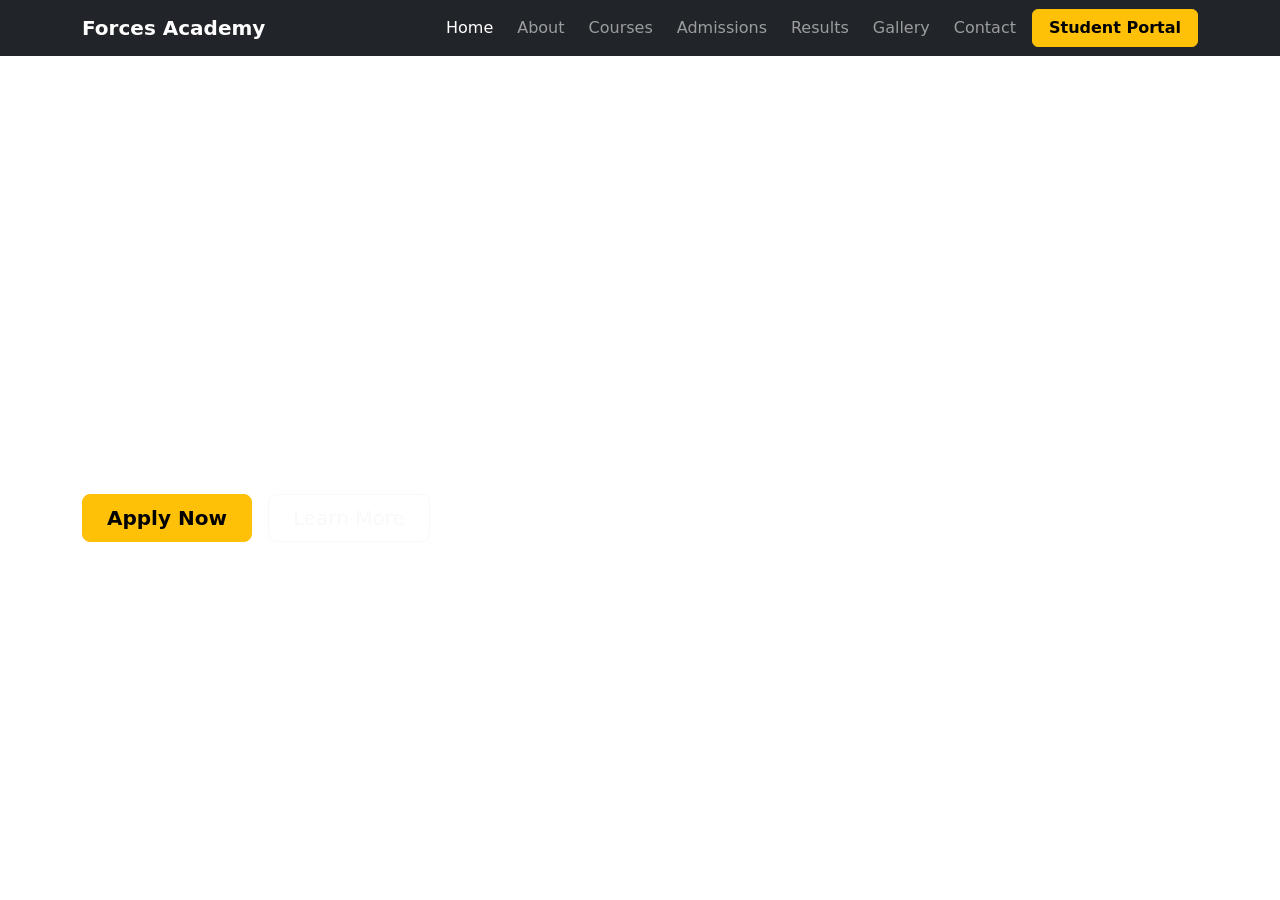
==== index.html @ 917aeb7f "linked bootstrap" ====
<!DOCTYPE html>
<html lang="en">

<head>
    <meta charset="UTF-8">
    <meta name="viewport" content="width=device-width, initial-scale=1.0">
    <title>Forces Academy Faisalabad</title>

    
    <link href="https://cdn.jsdelivr.net/npm/bootstrap@5.3.0/dist/css/bootstrap.min.css" rel="stylesheet">

    
    <link rel="stylesheet" href="css/style.css">
</head>

<body>

<nav class="navbar navbar-expand-lg navbar-dark bg-dark sticky-top">
    <div class="container">

        <a class="navbar-brand fw-bold" href="index.html">
            Forces Academy
        </a>

        <button class="navbar-toggler" type="button" data-bs-toggle="collapse" data-bs-target="#navMenu">
            <span class="navbar-toggler-icon"></span>
        </button>

        <div class="collapse navbar-collapse" id="navMenu">
            <ul class="navbar-nav ms-auto align-items-lg-center gap-lg-2">

                <li class="nav-item"><a class="nav-link active" href="index.html">Home</a></li>
                <li class="nav-item"><a class="nav-link" href="about.html">About</a></li>
                <li class="nav-item"><a class="nav-link" href="courses.html">Courses</a></li>
                <li class="nav-item"><a class="nav-link" href="admissions.html">Admissions</a></li>
                <li class="nav-item"><a class="nav-link" href="results.html">Results</a></li>
                <li class="nav-item"><a class="nav-link" href="gallery.html">Gallery</a></li>
                <li class="nav-item"><a class="nav-link" href="contact.html">Contact</a></li>

                <li class="nav-item">
                    <a class="btn btn-warning fw-semibold px-3" href="#">
                        Student Portal
                    </a>
                </li>

            </ul>
        </div>

    </div>
</nav>


<section id="hero">
    <div class="hero-overlay">
        <div class="container">
            <div class="row align-items-center" style="min-height: 80vh;">

                <div class="col-lg-8 text-white">

                    <h1 class="display-4 fw-bold mb-3">
                        Forces Academy Faisalabad
                    </h1>

                    <p class="lead mb-4">
                        Excellence in Education Preparing Tomorrow’s Leaders Today
                    </p>

                    <div class="d-flex flex-wrap gap-3">
                        <a href="admissions.html" class="btn btn-warning btn-lg fw-semibold px-4">
                            Apply Now
                        </a>

                        <a href="about.html" class="btn btn-outline-light btn-lg px-4">
                            Learn More
                        </a>
                    </div>

                </div>

            </div>
        </div>
    </div>
</section>

<!-- ================= BOOTSTRAP JS ================= -->
<script src="https://cdn.jsdelivr.net/npm/bootstrap@5.3.0/dist/js/bootstrap.bundle.min.js"></script>

<!-- Custom JS -->
<script src="js/main.js"></script>

</body>
</html>
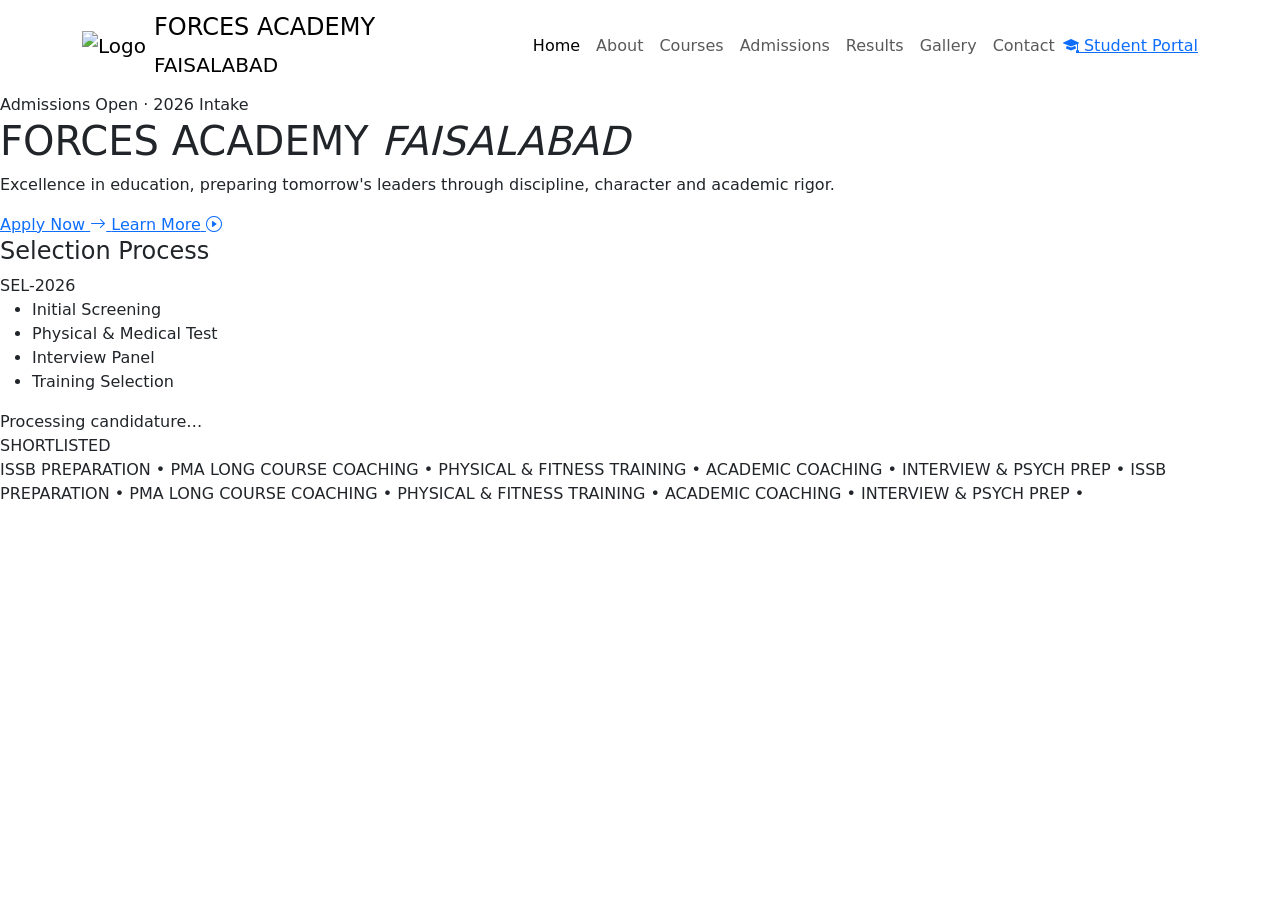
==== commit f75c87dc: "Nav Bar responsive along with hero section." ====
--- a/index.html
+++ b/index.html
@@ -4,89 +4,181 @@
 <head>
     <meta charset="UTF-8">
     <meta name="viewport" content="width=device-width, initial-scale=1.0">
+
     <title>Forces Academy Faisalabad</title>
 
-    
-    <link href="https://cdn.jsdelivr.net/npm/bootstrap@5.3.0/dist/css/bootstrap.min.css" rel="stylesheet">
+    <!-- Bootstrap CSS -->
+    <link href="https://cdn.jsdelivr.net/npm/bootstrap@5.3.3/dist/css/bootstrap.min.css" rel="stylesheet">
 
-    
+    <!-- Bootstrap Icons -->
+    <link rel="stylesheet"
+        href="https://cdn.jsdelivr.net/npm/bootstrap-icons@1.11.3/font/bootstrap-icons.min.css">
+
+    <!-- Custom CSS -->
     <link rel="stylesheet" href="css/style.css">
+
 </head>
 
 <body>
 
-<nav class="navbar navbar-expand-lg navbar-dark bg-dark sticky-top">
-    <div class="container">
+    <!-- ================= NAVBAR START ================= -->
 
-        <a class="navbar-brand fw-bold" href="index.html">
-            Forces Academy
-        </a>
+    <nav class="navbar navbar-expand-lg sticky-top" id="mainNav">
 
-        <button class="navbar-toggler" type="button" data-bs-toggle="collapse" data-bs-target="#navMenu">
-            <span class="navbar-toggler-icon"></span>
-        </button>
+        <div class="container">
 
-        <div class="collapse navbar-collapse" id="navMenu">
-            <ul class="navbar-nav ms-auto align-items-lg-center gap-lg-2">
+            <!-- Logo -->
 
-                <li class="nav-item"><a class="nav-link active" href="index.html">Home</a></li>
-                <li class="nav-item"><a class="nav-link" href="about.html">About</a></li>
-                <li class="nav-item"><a class="nav-link" href="courses.html">Courses</a></li>
-                <li class="nav-item"><a class="nav-link" href="admissions.html">Admissions</a></li>
-                <li class="nav-item"><a class="nav-link" href="results.html">Results</a></li>
-                <li class="nav-item"><a class="nav-link" href="gallery.html">Gallery</a></li>
-                <li class="nav-item"><a class="nav-link" href="contact.html">Contact</a></li>
+            <a class="navbar-brand d-flex align-items-center" href="index.html">
 
-                <li class="nav-item">
-                    <a class="btn btn-warning fw-semibold px-3" href="#">
-                        Student Portal
-                    </a>
-                </li>
+                <img src="images/logo.png" alt="Logo" class="logo">
 
-            </ul>
+                <div class="logo-text ms-2">
+                    <h4>FORCES ACADEMY</h4>
+                    <span>FAISALABAD</span>
+                </div>
+
+            </a>
+
+            <!-- Mobile Toggle -->
+
+            <button class="navbar-toggler" type="button"
+                data-bs-toggle="collapse"
+                data-bs-target="#navbarMenu">
+                <span class="navbar-toggler-icon"></span>
+            </button>
+
+            <!-- Menu -->
+
+            <div class="collapse navbar-collapse justify-content-end" id="navbarMenu">
+
+                <ul class="navbar-nav align-items-lg-center">
+
+                    <li class="nav-item"><a class="nav-link active" href="index.html">Home</a></li>
+                    <li class="nav-item"><a class="nav-link" href="about.html">About</a></li>
+                    <li class="nav-item"><a class="nav-link" href="courses.html">Courses</a></li>
+                    <li class="nav-item"><a class="nav-link" href="admissions.html">Admissions</a></li>
+                    <li class="nav-item"><a class="nav-link" href="results.html">Results</a></li>
+                    <li class="nav-item"><a class="nav-link" href="gallery.html">Gallery</a></li>
+                    <li class="nav-item"><a class="nav-link" href="contact.html">Contact</a></li>
+
+                </ul>
+
+                <!-- Student Portal Button -->
+
+                <a href="#" class="portal-btn">
+                    <i class="bi bi-mortarboard-fill"></i>
+                    Student Portal
+                </a>
+
+            </div>
+
         </div>
 
-    </div>
-</nav>
+    </nav>
 
+    <!-- ================= NAVBAR END ================= -->
 
-<section id="hero">
-    <div class="hero-overlay">
-        <div class="container">
-            <div class="row align-items-center" style="min-height: 80vh;">
+    <!-- ================= HERO SECTION START ================= -->
+    <section id="hero" class="fa2-hero">
 
-                <div class="col-lg-8 text-white">
+        <!-- Full-bleed background photo behind everything -->
+        <div class="fa2-photo"></div>
+        <div class="fa2-photo-fade"></div>
+        <div class="fa2-grid-fx"></div>
 
-                    <h1 class="display-4 fw-bold mb-3">
-                        Forces Academy Faisalabad
-                    </h1>
+        <div class="fa2-hero-inner">
 
-                    <p class="lead mb-4">
-                        Excellence in Education Preparing Tomorrow’s Leaders Today
-                    </p>
+            <div class="fa2-hero-content">
 
-                    <div class="d-flex flex-wrap gap-3">
-                        <a href="admissions.html" class="btn btn-warning btn-lg fw-semibold px-4">
-                            Apply Now
-                        </a>
+                <span class="fa2-badge">
+                    <span class="fa2-dot"></span>
+                    Admissions Open &middot; 2026 Intake
+                </span>
 
-                        <a href="about.html" class="btn btn-outline-light btn-lg px-4">
-                            Learn More
-                        </a>
-                    </div>
+                <h1 class="fa2-title">
+                    <span class="fa2-letters">
+                        <span style="animation-delay:.05s">F</span><span style="animation-delay:.10s">O</span><span style="animation-delay:.15s">R</span><span style="animation-delay:.20s">C</span><span style="animation-delay:.25s">E</span><span style="animation-delay:.30s">S</span>
+                    </span>
+                    <span class="fa2-subline">ACADEMY <em>FAISALABAD</em></span>
+                </h1>
 
+                <p class="fa2-tagline">
+                    Excellence in education, preparing tomorrow's leaders through
+                    discipline, character and academic rigor.
+                </p>
+
+                <div class="fa2-buttons">
+                    <a href="admissions.html" class="fa2-btn fa2-btn-fill">
+                        <span>Apply Now</span>
+                        <i class="bi bi-arrow-right"></i>
+                    </a>
+                    <a href="about.html" class="fa2-btn fa2-btn-ghost">
+                        <span>Learn More</span>
+                        <i class="bi bi-play-circle"></i>
+                    </a>
                 </div>
 
             </div>
+
         </div>
-    </div>
-</section>
 
-<!-- ================= BOOTSTRAP JS ================= -->
-<script src="https://cdn.jsdelivr.net/npm/bootstrap@5.3.0/dist/js/bootstrap.bundle.min.js"></script>
+        <!-- Floating clipboard card, overlaid on the photo -->
+        <div class="fa2-clipboard">
+            <div class="fa2-clip"><span></span></div>
 
-<!-- Custom JS -->
-<script src="js/main.js"></script>
+            <div class="fa2-clipboard-head">
+                <h4>Selection Process</h4>
+                <span class="fa2-file-id">SEL-2026</span>
+            </div>
+
+            <ul class="fa2-checklist">
+                <li style="animation-delay:.2s"><span class="fa2-chk"></span>Initial Screening</li>
+                <li style="animation-delay:1.2s"><span class="fa2-chk"></span>Physical &amp; Medical Test</li>
+                <li style="animation-delay:2.2s"><span class="fa2-chk"></span>Interview Panel</li>
+                <li style="animation-delay:3.2s"><span class="fa2-chk"></span>Training Selection</li>
+            </ul>
+
+            <div class="fa2-progress">
+                <div class="fa2-progress-bar"></div>
+            </div>
+            <span class="fa2-progress-label">Processing candidature&hellip;</span>
+
+            <div class="fa2-stamp">SHORTLISTED</div>
+        </div>
+
+        <!-- Scrolling course ticker -->
+        <div class="fa2-ticker">
+            <div class="fa2-ticker-track">
+                <span>ISSB PREPARATION</span>
+                <span>&bull;</span>
+                <span>PMA LONG COURSE COACHING</span>
+                <span>&bull;</span>
+                <span>PHYSICAL &amp; FITNESS TRAINING</span>
+                <span>&bull;</span>
+                <span>ACADEMIC COACHING</span>
+                <span>&bull;</span>
+                <span>INTERVIEW &amp; PSYCH PREP</span>
+                <span>&bull;</span>
+                <span>ISSB PREPARATION</span>
+                <span>&bull;</span>
+                <span>PMA LONG COURSE COACHING</span>
+                <span>&bull;</span>
+                <span>PHYSICAL &amp; FITNESS TRAINING</span>
+                <span>&bull;</span>
+                <span>ACADEMIC COACHING</span>
+                <span>&bull;</span>
+                <span>INTERVIEW &amp; PSYCH PREP</span>
+                <span>&bull;</span>
+            </div>
+        </div>
+
+    </section>
+    <!-- ================= HERO SECTION END ================= -->
+
+    <!-- Bootstrap JS -->
+    <script src="https://cdn.jsdelivr.net/npm/bootstrap@5.3.3/dist/js/bootstrap.bundle.min.js"></script>
 
 </body>
+
 </html>
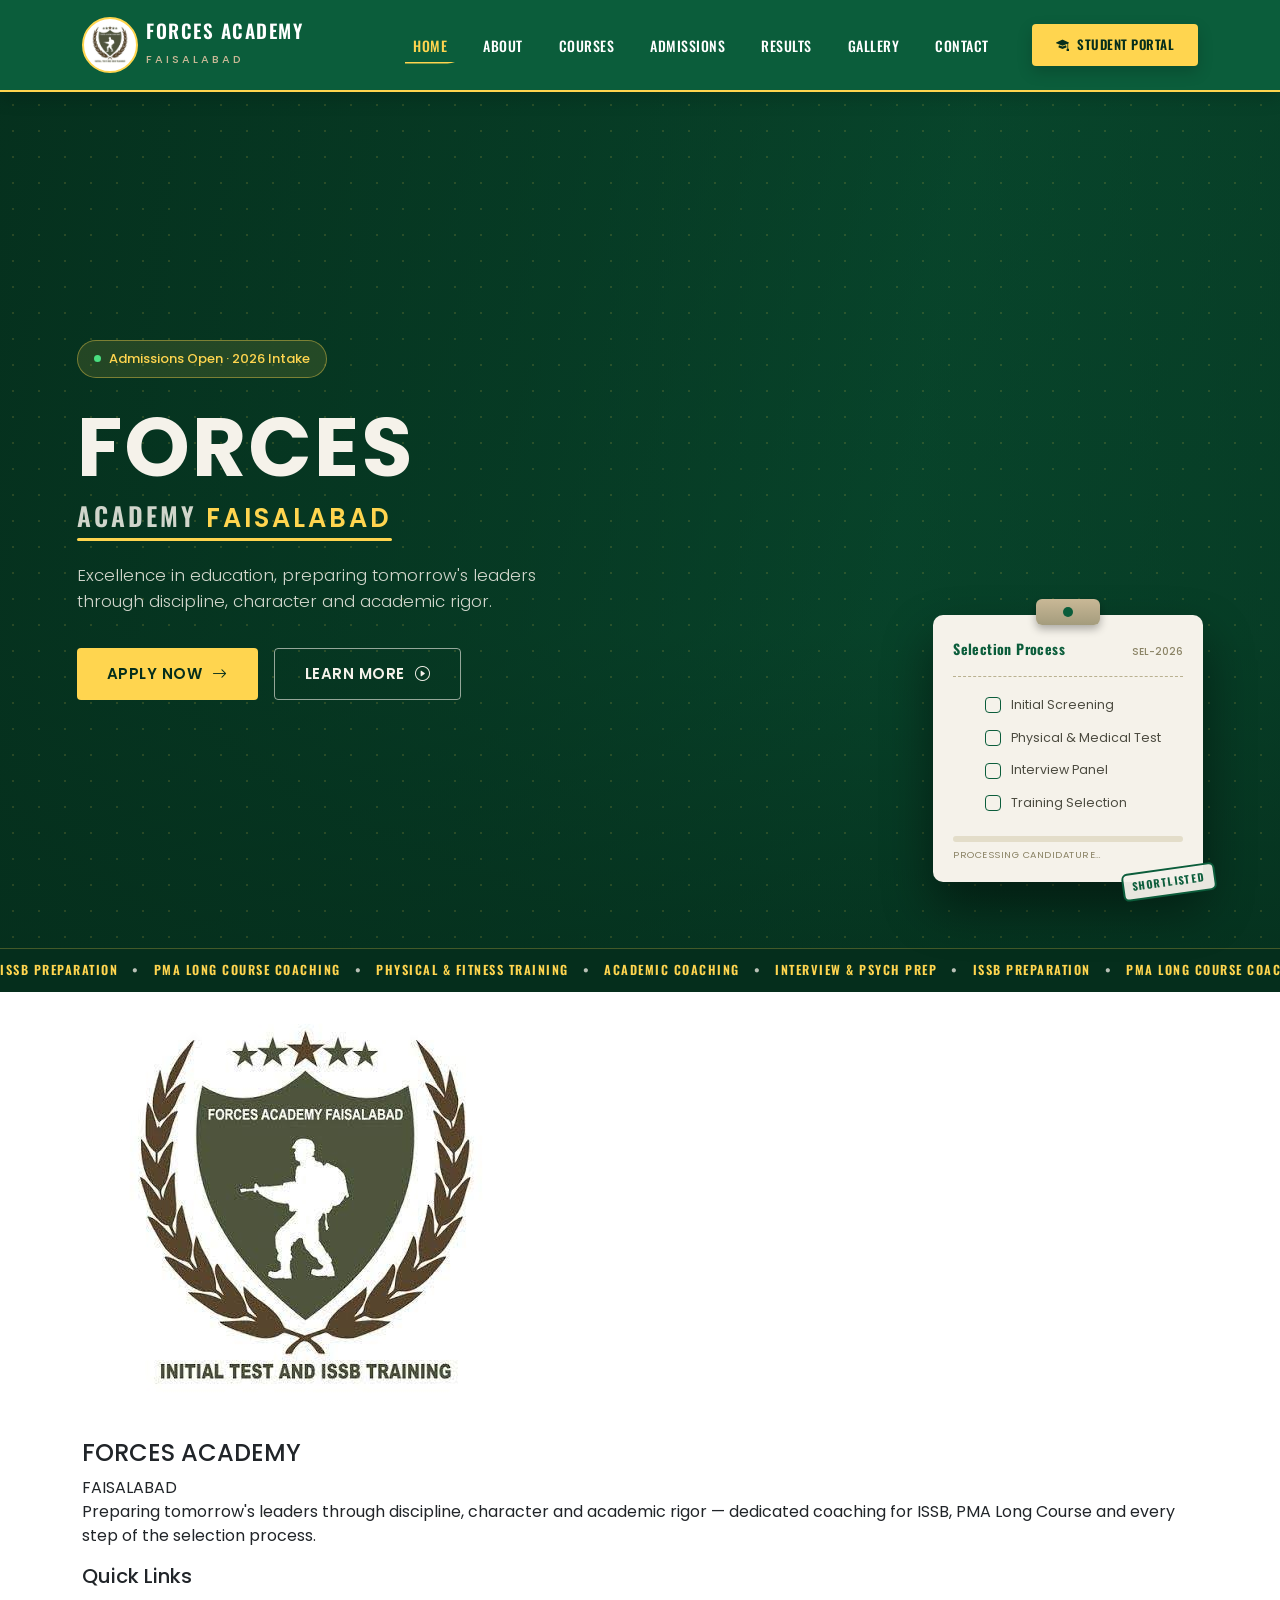
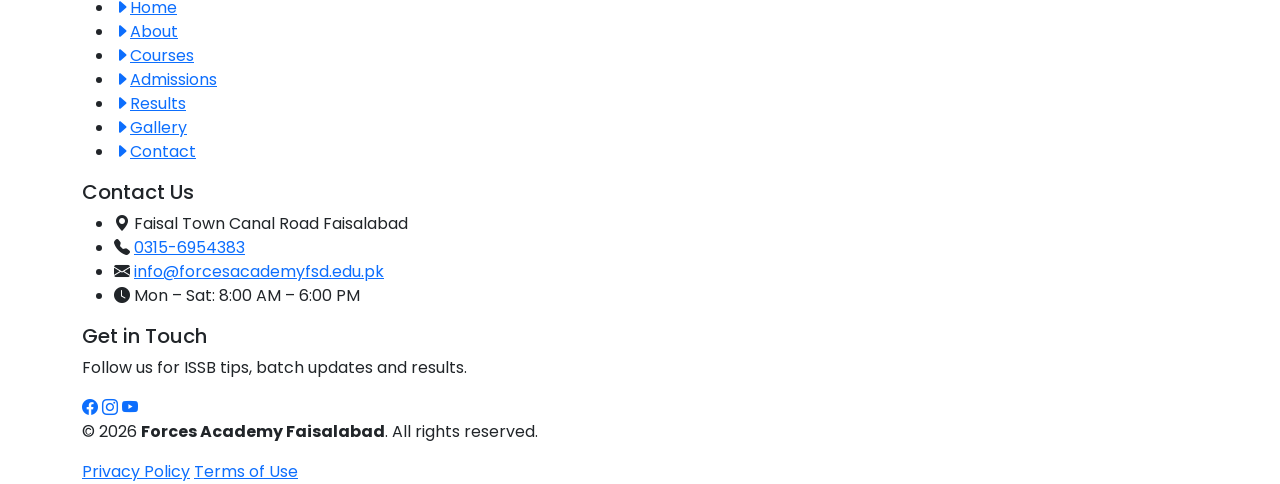
==== commit b9d43fc1: "footer was added at home page" ====
--- a/index.html
+++ b/index.html
@@ -176,6 +176,95 @@
     </section>
     <!-- ================= HERO SECTION END ================= -->
 
+    <!-- ================= FOOTER START ================= -->
+    <footer class="fa-footer">
+
+        <div class="container">
+
+            <div class="fa-footer-grid">
+
+                <!-- Brand -->
+                <div class="fa-footer-brand">
+
+                    <div class="fa-footer-logo">
+                        <img src="images/logo.png" alt="Forces Academy Faisalabad logo">
+                        <div>
+                            <h4>FORCES ACADEMY</h4>
+                            <span>FAISALABAD</span>
+                        </div>
+                    </div>
+
+                    <p class="fa-footer-about">
+                        Preparing tomorrow's leaders through discipline, character and
+                        academic rigor &mdash; dedicated coaching for ISSB, PMA Long Course
+                        and every step of the selection process.
+                    </p>
+
+                </div>
+
+                <!-- Quick Links -->
+                <div class="fa-footer-col">
+                    <h5>Quick Links</h5>
+                    <ul class="fa-footer-links">
+                        <li><a href="index.html"><i class="bi bi-caret-right-fill"></i>Home</a></li>
+                        <li><a href="about.html"><i class="bi bi-caret-right-fill"></i>About</a></li>
+                        <li><a href="courses.html"><i class="bi bi-caret-right-fill"></i>Courses</a></li>
+                        <li><a href="admissions.html"><i class="bi bi-caret-right-fill"></i>Admissions</a></li>
+                        <li><a href="results.html"><i class="bi bi-caret-right-fill"></i>Results</a></li>
+                        <li><a href="gallery.html"><i class="bi bi-caret-right-fill"></i>Gallery</a></li>
+                        <li><a href="contact.html"><i class="bi bi-caret-right-fill"></i>Contact</a></li>
+                    </ul>
+                </div>
+
+                <!-- Contact -->
+                <div class="fa-footer-col">
+                    <h5>Contact Us</h5>
+                    <ul class="fa-footer-contact">
+                        <li>
+                            <i class="bi bi-geo-alt-fill"></i>
+                            <span>Faisal Town Canal Road Faisalabad</span>
+                        </li>
+                        <li>
+                            <i class="bi bi-telephone-fill"></i>
+                            <a href="tel:+923156954383">0315-6954383</a>
+                        </li>
+                        <li>
+                            <i class="bi bi-envelope-fill"></i>
+                            <a href="mailto:info@forcesacademyfsd.edu.pk">info@forcesacademyfsd.edu.pk</a>
+                        </li>
+                        <li>
+                            <i class="bi bi-clock-fill"></i>
+                            <span>Mon &ndash; Sat: 8:00 AM &ndash; 6:00 PM</span>
+                        </li>
+                    </ul>
+                </div>
+
+                <!-- Get in Touch (social) -->
+                <div class="fa-footer-col">
+                    <h5>Get in Touch</h5>
+                    <p class="fa-footer-social-text">Follow us for ISSB tips, batch updates and results.</p>
+                    <div class="fa-footer-social">
+                        <a href="https://www.facebook.com/forcesacademyfaisalabad/" target="_blank" rel="noopener noreferrer" aria-label="Facebook"><i class="bi bi-facebook"></i></a>
+                        <a href="https://www.instagram.com/forcesacademyfaisalabad/" target="_blank" rel="noopener noreferrer" aria-label="Instagram"><i class="bi bi-instagram"></i></a>
+                        <a href="https://www.youtube.com/channel/UCRF74RQe3TiQl-_qyFZb-2w" target="_blank" rel="noopener noreferrer" aria-label="YouTube"><i class="bi bi-youtube"></i></a>
+                    </div>
+                </div>
+
+            </div>
+
+            <div class="fa-footer-bottom">
+                <p>&copy; 2026 <strong>Forces Academy Faisalabad</strong>. All rights reserved.</p>
+                <div class="fa-footer-legal">
+                    <a href="#">Privacy Policy</a>
+                    <a href="#">Terms of Use</a>
+                </div>
+            </div>
+
+        </div>
+
+    </footer>
+    <!-- ================= FOOTER END ================= -->
+
     <!-- Bootstrap JS -->
     <script src="https://cdn.jsdelivr.net/npm/bootstrap@5.3.3/dist/js/bootstrap.bundle.min.js"></script>
 
--- a/css/style.css
+++ b/css/style.css
@@ -0,0 +1,682 @@
+/* ==========================
+/* ==========================================================
+ /* ==========================================================
+   GOOGLE FONTS
+========================================================== */
+@import url('https://fonts.googleapis.com/css2?family=Oswald:wght@400;500;600;700&family=Poppins:wght@300;400;500;600;700&display=swap');
+
+/* ==========================================================
+   DESIGN TOKENS
+========================================================== */
+:root{
+    --forest:       #0b5d3b;
+    --forest-dark:  #052e1c;
+    --gold:         #ffd54f;
+    --khaki:        #c9b896;
+    --cream:        #f5f2ea;
+    --ink:          #0d1410;
+}
+
+*{
+    margin:0;
+    padding:0;
+    box-sizing:border-box;
+    font-family:'Poppins',sans-serif;
+}
+
+/* ==========================================================
+   NAVBAR
+========================================================== */
+/* ==========================================================
+   NAVBAR
+========================================================== */
+ 
+#mainNav{
+    background:var(--forest);
+    padding:12px 0;
+    transition:.4s;
+    box-shadow:0 5px 18px rgba(0,0,0,.18);
+    z-index:999;
+    border-bottom:2px solid var(--gold);
+}
+ 
+.logo{
+    width:56px;
+    height:56px;
+    border-radius:50%;
+    object-fit:cover;
+    background:#fff;
+    padding:3px;
+    border:2px solid var(--gold);
+    transition:.4s;
+}
+ 
+.logo:hover{
+    transform:rotate(8deg) scale(1.08);
+}
+ 
+.logo-text h4{
+    font-family:'Oswald',sans-serif;
+    color:white;
+    font-size:19px;
+    font-weight:600;
+    margin:0;
+    letter-spacing:1.5px;
+}
+ 
+.logo-text span{
+    color:var(--khaki);
+    font-size:11px;
+    letter-spacing:3px;
+    font-weight:500;
+}
+ 
+.navbar-nav .nav-link{
+    font-family:'Oswald',sans-serif;
+    color:white;
+    font-size:14px;
+    font-weight:500;
+    letter-spacing:.5px;
+    text-transform:uppercase;
+    margin:0 10px;
+    padding:10px 2px;
+    position:relative;
+    transition:.3s;
+}
+ 
+.navbar-nav .nav-link:hover,
+.navbar-nav .nav-link.active{
+    color:var(--gold);
+}
+ 
+.navbar-nav .nav-link::after{
+    content:"";
+    position:absolute;
+    left:0;
+    bottom:2px;
+    width:0;
+    height:2px;
+    background:var(--gold);
+    clip-path:polygon(0 0, 85% 0, 100% 50%, 85% 100%, 0 100%);
+    transition:.3s;
+}
+ 
+.navbar-nav .nav-link:hover::after,
+.navbar-nav .nav-link.active::after{
+    width:100%;
+}
+ 
+.portal-btn{
+    margin-left:25px;
+    text-decoration:none;
+    background:var(--gold);
+    color:var(--forest-dark);
+    padding:11px 24px;
+    border-radius:4px;
+    font-family:'Oswald',sans-serif;
+    font-weight:600;
+    letter-spacing:.5px;
+    text-transform:uppercase;
+    font-size:13px;
+    transition:.3s;
+    display:flex;
+    align-items:center;
+    gap:8px;
+    box-shadow:0 6px 15px rgba(0,0,0,.18);
+}
+ 
+.portal-btn:hover{
+    background:var(--cream);
+    color:var(--forest-dark);
+    transform:translateY(-3px);
+}
+ 
+.navbar-toggler{
+    border:2px solid var(--gold);
+    padding:6px 10px;
+}
+ 
+.navbar-toggler:focus{
+    box-shadow:none;
+}
+ 
+.navbar-toggler-icon{
+    filter:brightness(0) invert(1);
+}
+ 
+@media(max-width:991px){
+ 
+    #mainNav{ padding:10px 0; }
+ 
+    .navbar-collapse{
+        position:absolute;
+        top:100%;
+        left:0;
+        right:0;
+        margin-top:0;
+        background:var(--forest);
+        border-radius:0 0 14px 14px;
+        padding:14px 20px 18px;
+        text-align:left;
+        border:1px solid rgba(255,213,79,.3);
+        border-top:none;
+        max-height:80vh;
+        overflow-y:auto;
+        box-shadow:0 14px 28px rgba(0,0,0,.25);
+    }
+ 
+    .navbar-nav .nav-link{
+        margin:0;
+        padding:9px 2px;
+        line-height:1.2;
+    }
+ 
+    .navbar-nav .nav-item + .nav-item{
+        border-top:1px solid rgba(255,255,255,.08);
+    }
+ 
+    .navbar-nav .nav-link::after{ left:0; transform:none; }
+ 
+    .portal-btn{
+        margin:14px 0 0;
+        width:220px;
+        justify-content:center;
+    }
+ 
+    .logo{ width:48px; height:48px; }
+    .logo-text h4{ font-size:17px; }
+    .logo-text span{ font-size:10px; }
+}
+ 
+@media(max-width:576px){
+    .logo{ width:44px; height:44px; }
+    .logo-text h4{ font-size:14px; }
+    .logo-text span{ font-size:9px; letter-spacing:1.5px; }
+    .portal-btn{ width:100%; }
+}
+ 
+ 
+
+/* ==========================================================
+   HERO SECTION — full-bleed photo, floating clipboard overlay
+========================================================== */
+
+.fa2-hero{
+    position:relative;
+    min-height:100vh;
+    background:var(--forest);
+    overflow:hidden;
+    display:flex;
+    flex-direction:column;
+}
+
+/* Full-bleed background photo behind the whole hero */
+.fa2-photo{
+    position:absolute;
+    inset:-8%;
+    background-image:url('https://images.unsplash.com/photo-1763656446134-567b067465e2?fm=jpg&q=80&w=1920&auto=format&fit=crop');
+    background-size:cover;
+    background-position:center 35%;
+    filter:saturate(.85) contrast(1.1) brightness(.78);
+    animation:fa2PhotoPan 18s ease-in-out infinite alternate;
+    z-index:0;
+}
+
+@keyframes fa2PhotoPan{
+    from{ transform:scale(1.02); background-position:center 30%; }
+    to{ transform:scale(1.12); background-position:center 42%; }
+}
+
+/* Dark green scrim so text + UI stay readable over any photo,
+   heavier on the left where the headline sits */
+.fa2-photo-fade{
+    position:absolute;
+    inset:0;
+    z-index:1;
+    background:
+        linear-gradient(100deg, rgba(5,46,28,.92) 0%, rgba(5,46,28,.62) 42%, rgba(5,46,28,.35) 68%, rgba(5,46,28,.55) 100%),
+        linear-gradient(180deg, rgba(5,46,28,.25) 0%, rgba(5,46,28,.35) 60%, rgba(5,46,28,.85) 100%);
+}
+
+.fa2-grid-fx{
+    position:absolute;
+    inset:0;
+    background-image:radial-gradient(rgba(255,213,79,.14) 1px, transparent 1px);
+    background-size:26px 26px;
+    animation:fa2GridDrift 18s linear infinite;
+    z-index:1;
+}
+
+@keyframes fa2GridDrift{
+    from{ background-position:0 0; }
+    to{ background-position:260px 130px; }
+}
+
+.fa2-hero-inner{
+    position:relative;
+    z-index:2;
+    flex:1;
+    display:flex;
+    align-items:center;
+    min-height:80vh;
+}
+
+.fa2-hero-content{
+    max-width:640px;
+    padding:4rem clamp(1.5rem,6vw,5.5rem);
+    color:var(--cream);
+    text-align:left;
+}
+
+.fa2-badge{
+    display:inline-flex;
+    align-items:center;
+    gap:8px;
+    font-size:13px;
+    font-weight:500;
+    color:var(--gold);
+    background:rgba(255,213,79,.12);
+    border:1px solid rgba(255,213,79,.4);
+    border-radius:50px;
+    padding:8px 16px;
+    margin-bottom:28px;
+    opacity:0;
+    animation:fa2FadeDown .7s ease .1s forwards;
+}
+
+.fa2-dot{
+    width:7px; height:7px; border-radius:50%;
+    background:#4ade80;
+    animation:fa2Pulse 1.8s infinite;
+}
+
+@keyframes fa2Pulse{
+    0%{ box-shadow:0 0 0 0 rgba(74,222,128,.6); }
+    70%{ box-shadow:0 0 0 8px rgba(74,222,128,0); }
+    100%{ box-shadow:0 0 0 0 rgba(74,222,128,0); }
+}
+
+.fa2-title{
+    font-family:'Oswald',sans-serif;
+    font-weight:700;
+    line-height:1;
+    margin-bottom:20px;
+}
+
+.fa2-letters{
+    display:block;
+    font-size:clamp(2.6rem,7vw,5.2rem);
+    letter-spacing:2px;
+}
+
+.fa2-letters span{
+    display:inline-block;
+    opacity:0;
+    transform:translateY(30px) rotate(6deg);
+    animation:fa2LetterIn .6s cubic-bezier(.2,.8,.2,1) forwards;
+}
+
+@keyframes fa2LetterIn{
+    to{ opacity:1; transform:translateY(0) rotate(0); }
+}
+
+.fa2-subline{
+    display:inline-block;
+    font-family:'Oswald',sans-serif;
+    font-size:clamp(1.1rem,2.4vw,1.6rem);
+    font-weight:600;
+    letter-spacing:3px;
+    color:rgba(245,242,234,.85);
+    margin-top:10px;
+    position:relative;
+    padding-bottom:10px;
+    opacity:0;
+    animation:fa2FadeUp .7s ease .7s forwards;
+}
+
+.fa2-subline em{
+    font-style:normal;
+    color:var(--gold);
+}
+
+.fa2-subline::after{
+    content:"";
+    position:absolute;
+    left:0; bottom:0;
+    height:3px;
+    width:0;
+    background:var(--gold);
+    border-radius:3px;
+    animation:fa2DrawLine .8s ease 1s forwards;
+}
+
+@keyframes fa2DrawLine{ to{ width:100%; } }
+
+.fa2-tagline{
+    font-weight:300;
+    font-size:1.05rem;
+    color:rgba(245,242,234,.85);
+    max-width:34rem;
+    margin:22px 0 34px;
+    opacity:0;
+    animation:fa2FadeUp .7s ease 1.15s forwards;
+}
+
+.fa2-buttons{
+    display:flex;
+    gap:16px;
+    flex-wrap:wrap;
+    opacity:0;
+    animation:fa2FadeUp .7s ease 1.3s forwards;
+}
+
+.fa2-btn{
+    position:relative;
+    display:inline-flex;
+    align-items:center;
+    gap:10px;
+    font-family:'Oswald',sans-serif;
+    font-weight:600;
+    font-size:15px;
+    letter-spacing:.5px;
+    padding:14px 30px;
+    border-radius:4px;
+    text-decoration:none;
+    text-transform:uppercase;
+    transition:transform .3s ease, color .3s ease, background .3s ease;
+    isolation:isolate;
+}
+
+.fa2-btn i{ transition:transform .3s ease; }
+
+.fa2-btn::before{
+    content:"";
+    position:absolute;
+    inset:-6px;
+    border:1.5px dashed rgba(255,213,79,.7);
+    border-radius:8px;
+    opacity:0;
+    transform:scale(.85);
+    transition:opacity .3s ease, transform .3s ease;
+    z-index:-1;
+}
+
+.fa2-btn:hover::before{
+    opacity:1;
+    transform:scale(1);
+    animation:fa2Spin 6s linear infinite;
+}
+
+@keyframes fa2Spin{ to{ transform:rotate(360deg) scale(1); } }
+
+.fa2-btn-fill{ background:var(--gold); color:var(--forest-dark); }
+.fa2-btn-fill:hover{ background:var(--cream); transform:translateY(-4px); }
+.fa2-btn-fill:hover i{ transform:translateX(4px); }
+
+.fa2-btn-ghost{ background:transparent; color:var(--cream); border:1.5px solid rgba(245,242,234,.6); }
+.fa2-btn-ghost:hover{ background:rgba(255,255,255,.08); border-color:var(--gold); color:var(--gold); transform:translateY(-4px); }
+.fa2-btn-ghost:hover i{ transform:scale(1.2); }
+
+/* Floating clipboard — now an overlay card sitting on the full-bleed photo,
+   bottom-right on desktop so it doesn't fight the headline */
+.fa2-clipboard{
+    position:absolute;
+    z-index:3;
+    right:clamp(1.5rem,6vw,5rem);
+    bottom:110px;
+    width:270px;
+    background:var(--cream);
+    border-radius:10px;
+    padding:26px 20px 20px;
+    box-shadow:0 25px 50px rgba(0,0,0,.45);
+    animation:fa2Float 5s ease-in-out infinite;
+}
+
+@keyframes fa2Float{
+    0%,100%{ transform:rotate(-1.5deg); }
+    50%{ transform:translateY(-6px) rotate(1deg); }
+}
+
+.fa2-clip{
+    position:absolute;
+    top:-16px;
+    left:50%;
+    transform:translateX(-50%);
+    width:64px;
+    height:26px;
+    background:linear-gradient(180deg,var(--khaki),#a49c7d);
+    border-radius:6px;
+    box-shadow:0 4px 8px rgba(0,0,0,.3);
+}
+
+.fa2-clip span{
+    position:absolute;
+    top:50%; left:50%;
+    width:10px; height:10px;
+    border-radius:50%;
+    background:var(--forest);
+    transform:translate(-50%,-50%);
+}
+
+.fa2-clipboard-head{
+    display:flex;
+    justify-content:space-between;
+    align-items:baseline;
+    border-bottom:1px dashed #b9b190;
+    padding-bottom:10px;
+    margin-bottom:12px;
+}
+
+.fa2-clipboard-head h4{
+    font-family:'Oswald',sans-serif;
+    font-size:14px;
+    font-weight:700;
+    color:var(--forest);
+    letter-spacing:.4px;
+}
+
+.fa2-file-id{
+    font-size:10px;
+    color:#8a8365;
+    font-weight:500;
+}
+
+/* Selection process checklist */
+.fa2-checklist{ list-style:none; }
+
+.fa2-checklist li{
+    display:flex;
+    align-items:center;
+    gap:10px;
+    font-size:12.5px;
+    color:#4b4a3f;
+    padding:7px 0;
+    animation:fa2CheckOff 4s ease-in-out infinite;
+}
+
+.fa2-chk{
+    flex-shrink:0;
+    width:16px; height:16px;
+    border-radius:4px;
+    border:1.5px solid var(--forest);
+    position:relative;
+}
+
+.fa2-chk::after{
+    content:"";
+    position:absolute;
+    left:4px; top:1px;
+    width:4px; height:8px;
+    border:solid var(--forest);
+    border-width:0 2px 2px 0;
+    transform:rotate(45deg) scale(0);
+    animation:fa2CheckMark 4s ease-in-out infinite;
+}
+
+@keyframes fa2CheckOff{
+    0%,8%{ opacity:.55; }
+    12%,88%{ opacity:1; }
+    92%,100%{ opacity:.55; }
+}
+
+@keyframes fa2CheckMark{
+    0%,8%{ transform:rotate(45deg) scale(0); }
+    12%,88%{ transform:rotate(45deg) scale(1); }
+    92%,100%{ transform:rotate(45deg) scale(0); }
+}
+
+.fa2-progress{
+    height:6px;
+    border-radius:6px;
+    background:#e3ddc9;
+    overflow:hidden;
+    margin-top:14px;
+}
+
+.fa2-progress-bar{
+    height:100%;
+    width:0%;
+    background:linear-gradient(90deg,var(--forest),var(--gold));
+    border-radius:6px;
+    animation:fa2ProgressFill 5s ease-in-out infinite;
+}
+
+@keyframes fa2ProgressFill{
+    0%{ width:0%; }
+    90%{ width:100%; }
+    100%{ width:100%; }
+}
+
+.fa2-progress-label{
+    display:block;
+    font-size:9.5px;
+    letter-spacing:.5px;
+    text-transform:uppercase;
+    color:#8a8365;
+    margin-top:6px;
+}
+
+.fa2-stamp{
+    position:absolute;
+    bottom:-14px;
+    right:-12px;
+    font-family:'Oswald',sans-serif;
+    font-size:10.5px;
+    font-weight:700;
+    letter-spacing:1.5px;
+    color:var(--forest);
+    border:2px solid var(--forest);
+    border-radius:6px;
+    padding:4px 8px;
+    background:rgba(245,242,234,.95);
+    transform:rotate(-8deg);
+}
+
+.fa2-ticker{
+    position:relative;
+    z-index:2;
+    background:var(--forest-dark);
+    border-top:1px solid rgba(255,213,79,.25);
+    overflow:hidden;
+    padding:12px 0;
+}
+
+.fa2-ticker-track{
+    display:flex;
+    gap:14px;
+    white-space:nowrap;
+    width:max-content;
+    animation:fa2Ticker 26s linear infinite;
+}
+
+.fa2-ticker-track span{
+    font-family:'Oswald',sans-serif;
+    font-size:12.5px;
+    font-weight:600;
+    letter-spacing:1.5px;
+    color:rgba(245,242,234,.75);
+}
+
+.fa2-ticker-track span:nth-child(odd){ color:var(--gold); }
+
+.fa2-ticker:hover .fa2-ticker-track{ animation-play-state:paused; }
+
+@keyframes fa2Ticker{
+    from{ transform:translateX(0); }
+    to{ transform:translateX(-50%); }
+}
+
+@keyframes fa2FadeUp{
+    from{ opacity:0; transform:translateY(22px); }
+    to{ opacity:1; transform:translateY(0); }
+}
+
+@keyframes fa2FadeDown{
+    from{ opacity:0; transform:translateY(-16px); }
+    to{ opacity:1; transform:translateY(0); }
+}
+
+/* ==========================================================
+   RESPONSIVE
+========================================================== */
+
+@media(max-width:991px){
+
+    /* Let the section grow with its content instead of being pinned to
+       100vh + overflow:hidden — that combo was clipping/overlapping the
+       clipboard on short mobile screens */
+    .fa2-hero{
+        min-height:auto;
+        overflow:hidden;
+    }
+
+    .fa2-hero-inner{ min-height:auto; }
+
+    .fa2-hero-content{
+        max-width:100%;
+        padding:3rem 1.5rem 2.5rem;
+        text-align:center;
+        margin:0 auto;
+    }
+
+    .fa2-buttons{ justify-content:center; }
+    .fa2-subline::after{ left:50%; transform:translateX(-50%); }
+
+    /* Clipboard moves into normal document flow below the headline —
+       no more absolute positioning fighting the viewport height */
+    .fa2-clipboard{
+        position:static;
+        width:min(300px,86%);
+        margin:0 auto 3rem;
+        right:auto;
+        bottom:auto;
+        transform:none;
+        animation:fa2FloatMobile 5s ease-in-out infinite;
+    }
+
+    @keyframes fa2FloatMobile{
+        0%,100%{ transform:rotate(-1.5deg); }
+        50%{ transform:translateY(-6px) rotate(1deg); }
+    }
+
+    .fa2-ticker{ position:relative; }
+}
+
+@media(max-width:575px){
+    .fa2-clipboard{ width:min(260px,90%); padding:22px 16px 16px; }
+    .fa2-buttons{ flex-direction:column; align-items:stretch; }
+    .fa2-btn{ justify-content:center; }
+    .fa2-hero-content{ padding-bottom:2rem; }
+}
+
+@media(prefers-reduced-motion: reduce){
+    .fa2-grid-fx, .fa2-letters span, .fa2-subline, .fa2-subline::after,
+    .fa2-tagline, .fa2-buttons, .fa2-badge, .fa2-dot, .fa2-photo,
+    .fa2-clipboard, .fa2-checklist li, .fa2-chk::after, .fa2-progress-bar,
+    .fa2-ticker-track, .fa2-btn:hover::before{
+        animation:none !important;
+    }
+    .fa2-letters span, .fa2-subline, .fa2-tagline, .fa2-buttons, .fa2-badge{
+        opacity:1 !important; transform:none !important;
+    }
+}
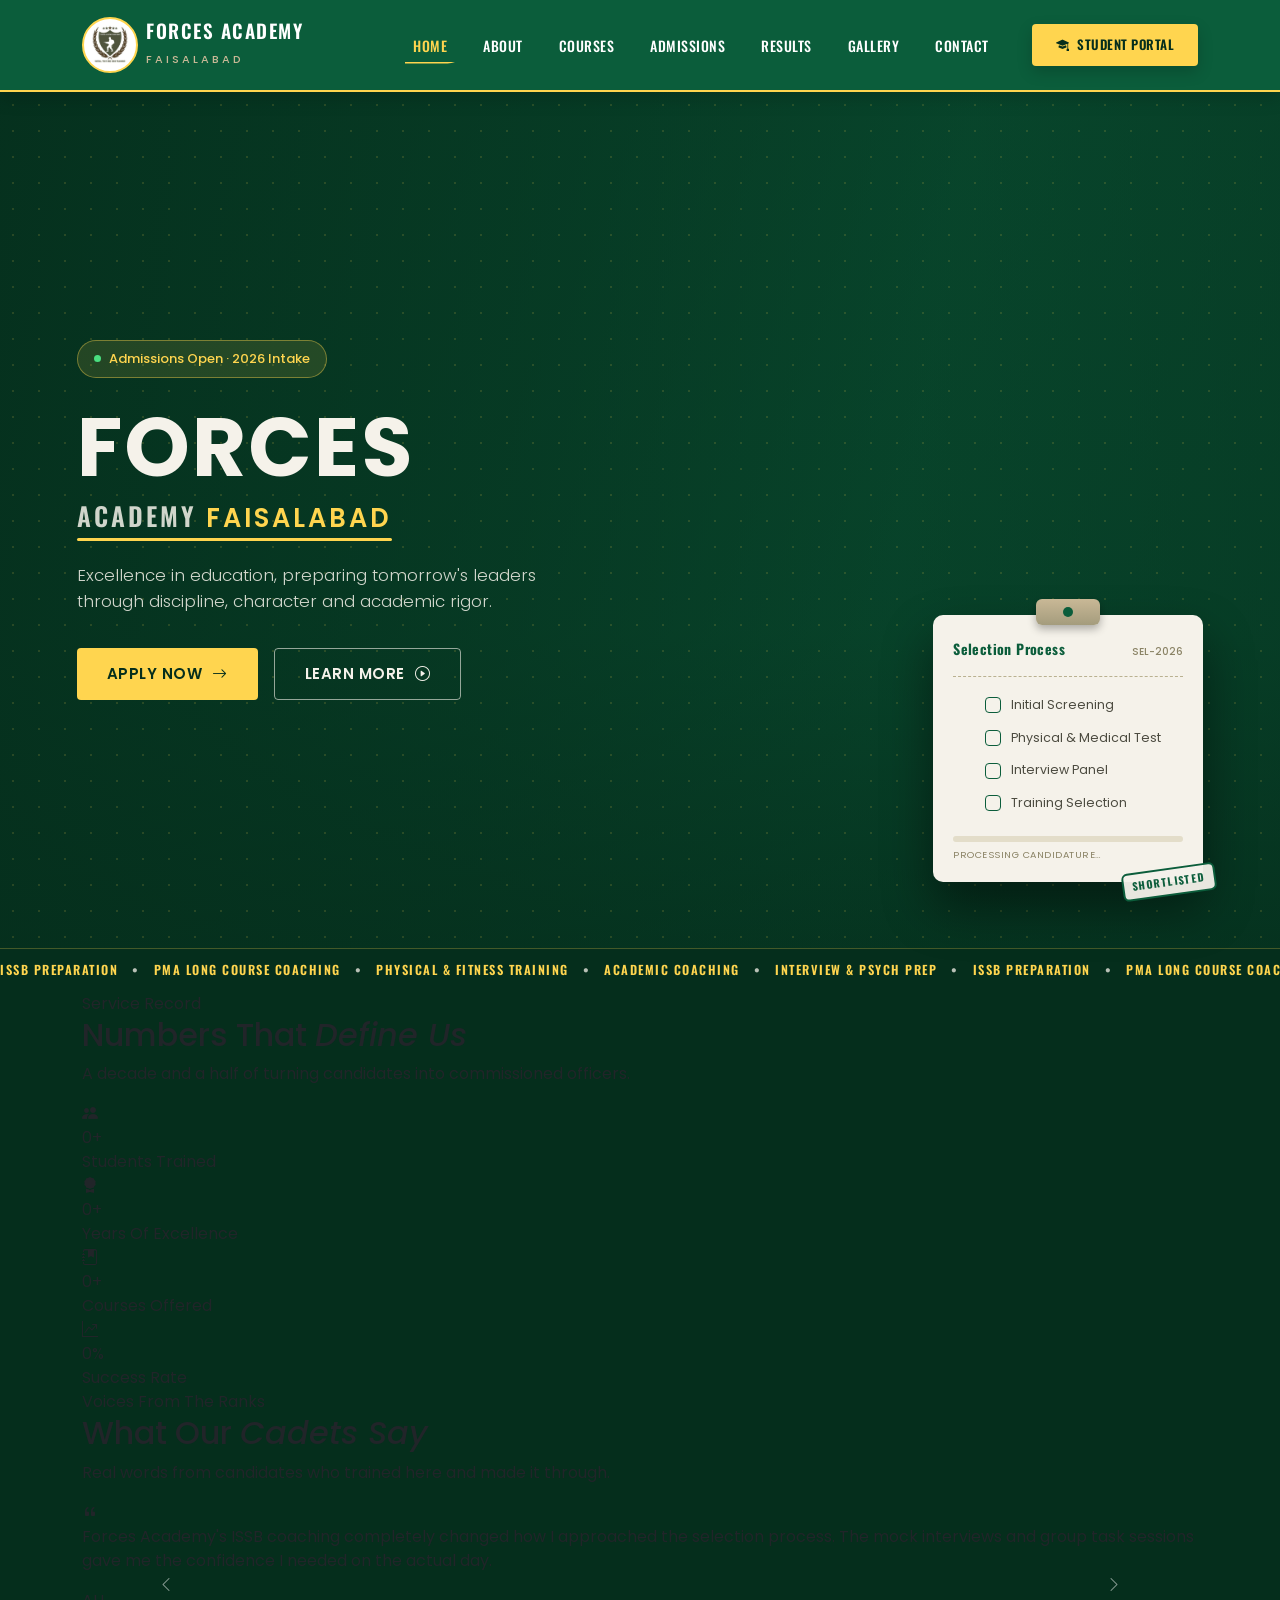
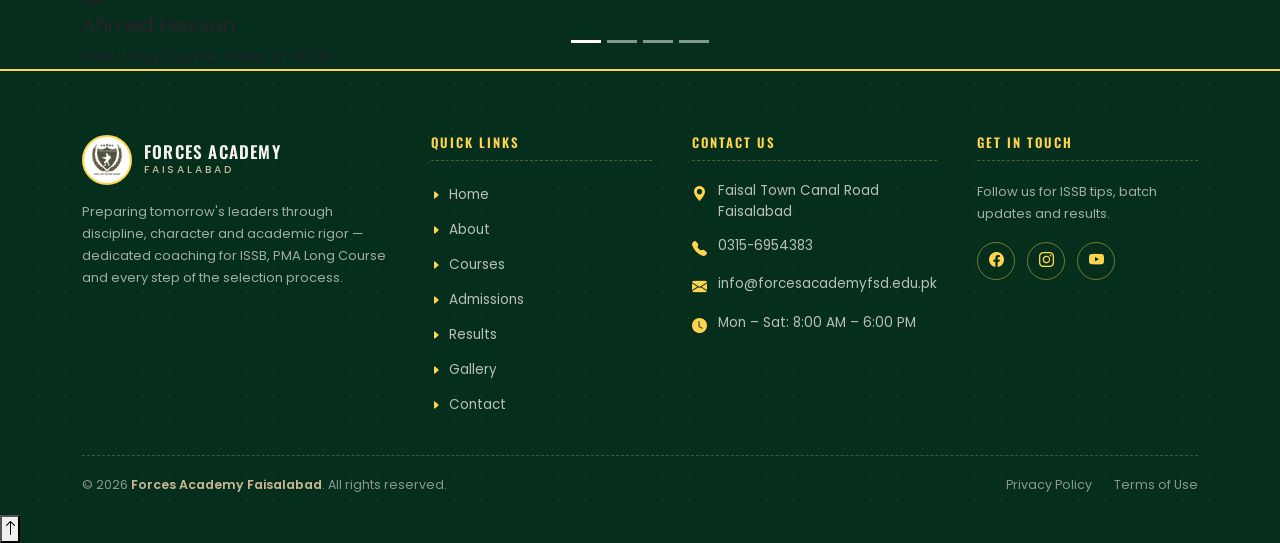
==== commit 93e84c81: "home page was created" ====
--- a/index.html
+++ b/index.html
@@ -16,6 +16,12 @@
 
     <!-- Custom CSS -->
     <link rel="stylesheet" href="css/style.css">
+    <link rel="stylesheet" href="css/home.css">
+
+    <!-- If JS fails to load for any reason, cards must still be visible -->
+    <noscript>
+        <style>.fa-stat-card{ opacity:1 !important; transform:none !important; }</style>
+    </noscript>
 
 </head>
 
@@ -175,6 +181,169 @@
 
     </section>
     <!-- ================= HERO SECTION END ================= -->
+
+    <!-- ================= STATS SECTION START ================= -->
+    <section class="fa-stats" id="stats">
+
+        <div class="container">
+
+            <div class="fa-stats-head">
+                <span class="fa-stats-eyebrow">Service Record</span>
+                <h2>Numbers That <em>Define Us</em></h2>
+                <p>A decade and a half of turning candidates into commissioned officers.</p>
+            </div>
+
+            <div class="fa-stats-grid">
+
+                <div class="fa-stat-card">
+                    <div class="fa-stat-icon"><i class="bi bi-people-fill"></i></div>
+                    <div class="fa-stat-number" data-target="5000" data-decimals="0">0<span class="fa-stat-suffix">+</span></div>
+                    <div class="fa-stat-rule"></div>
+                    <div class="fa-stat-label">Students Trained</div>
+                </div>
+
+                <div class="fa-stat-card">
+                    <div class="fa-stat-icon"><i class="bi bi-award-fill"></i></div>
+                    <div class="fa-stat-number" data-target="15" data-decimals="0">0<span class="fa-stat-suffix">+</span></div>
+                    <div class="fa-stat-rule"></div>
+                    <div class="fa-stat-label">Years Of Excellence</div>
+                </div>
+
+                <div class="fa-stat-card">
+                    <div class="fa-stat-icon"><i class="bi bi-journal-bookmark-fill"></i></div>
+                    <div class="fa-stat-number" data-target="8" data-decimals="0">0<span class="fa-stat-suffix">+</span></div>
+                    <div class="fa-stat-rule"></div>
+                    <div class="fa-stat-label">Courses Offered</div>
+                </div>
+
+                <div class="fa-stat-card">
+                    <div class="fa-stat-icon"><i class="bi bi-graph-up-arrow"></i></div>
+                    <div class="fa-stat-number" data-target="92" data-decimals="0">0<span class="fa-stat-suffix">%</span></div>
+                    <div class="fa-stat-rule"></div>
+                    <div class="fa-stat-label">Success Rate</div>
+                </div>
+
+            </div>
+
+        </div>
+
+    </section>
+    <!-- ================= STATS SECTION END ================= -->
+
+    <!-- ================= TESTIMONIALS SECTION START ================= -->
+    <section class="fa-testimonials" id="testimonials">
+
+        <div class="container">
+
+            <div class="fa-testi-head">
+                <span class="fa-stats-eyebrow">Voices From The Ranks</span>
+                <h2>What Our <em>Cadets Say</em></h2>
+                <p>Real words from candidates who trained here and made it through.</p>
+            </div>
+
+            <div id="faTestiCarousel" class="carousel slide fa-testi-carousel" data-bs-ride="carousel" data-bs-interval="6000" data-bs-pause="false">
+
+                <!-- Indicators -->
+                <div class="carousel-indicators fa-testi-indicators">
+                    <button type="button" data-bs-target="#faTestiCarousel" data-bs-slide-to="0" class="active" aria-current="true" aria-label="Testimonial 1"></button>
+                    <button type="button" data-bs-target="#faTestiCarousel" data-bs-slide-to="1" aria-label="Testimonial 2"></button>
+                    <button type="button" data-bs-target="#faTestiCarousel" data-bs-slide-to="2" aria-label="Testimonial 3"></button>
+                    <button type="button" data-bs-target="#faTestiCarousel" data-bs-slide-to="3" aria-label="Testimonial 4"></button>
+                </div>
+
+                <!-- Slides -->
+                <div class="carousel-inner">
+
+                    <div class="carousel-item active">
+                        <div class="fa-testi-card">
+                            <i class="bi bi-quote fa-testi-quote-icon"></i>
+                            <p class="fa-testi-text">
+                                Forces Academy's ISSB coaching completely changed how I approached
+                                the selection process. The mock interviews and group task
+                                sessions gave me the confidence I needed on the actual day.
+                            </p>
+                            <div class="fa-testi-person">
+                                <div class="fa-testi-avatar">AH</div>
+                                <div class="fa-testi-info">
+                                    <h5>Ahmed Hassan</h5>
+                                    <span>PMA Long Course, Class of 2025</span>
+                                </div>
+                            </div>
+                        </div>
+                    </div>
+
+                    <div class="carousel-item">
+                        <div class="fa-testi-card">
+                            <i class="bi bi-quote fa-testi-quote-icon"></i>
+                            <p class="fa-testi-text">
+                                The physical training schedule here is tough but it's exactly
+                                what the selection board expects. My instructors pushed me
+                                further than I thought I could go, and it paid off.
+                            </p>
+                            <div class="fa-testi-person">
+                                <div class="fa-testi-avatar">SF</div>
+                                <div class="fa-testi-info">
+                                    <h5>Sara Fatima</h5>
+                                    <span>Naval Academy Aspirant, 2024 Batch</span>
+                                </div>
+                            </div>
+                        </div>
+                    </div>
+
+                    <div class="carousel-item">
+                        <div class="fa-testi-card">
+                            <i class="bi bi-quote fa-testi-quote-icon"></i>
+                            <p class="fa-testi-text">
+                                What stood out most was the academic coaching. Concepts I'd
+                                struggled with for years finally clicked because the teachers
+                                actually took the time to explain the "why" behind everything.
+                            </p>
+                            <div class="fa-testi-person">
+                                <div class="fa-testi-avatar">BR</div>
+                                <div class="fa-testi-info">
+                                    <h5>Bilal Raza</h5>
+                                    <span>PAF Cadet College, Class of 2025</span>
+                                </div>
+                            </div>
+                        </div>
+                    </div>
+
+                    <div class="carousel-item">
+                        <div class="fa-testi-card">
+                            <i class="bi bi-quote fa-testi-quote-icon"></i>
+                            <p class="fa-testi-text">
+                                From the psych tests to the final interview panel, every stage
+                                felt familiar because we had already practiced it here dozens
+                                of times. That preparation made all the difference.
+                            </p>
+                            <div class="fa-testi-person">
+                                <div class="fa-testi-avatar">MZ</div>
+                                <div class="fa-testi-info">
+                                    <h5>Mahnoor Zafar</h5>
+                                    <span>PMA Long Course, Class of 2026</span>
+                                </div>
+                            </div>
+                        </div>
+                    </div>
+
+                </div>
+
+                <!-- Manual controls -->
+                <button class="carousel-control-prev" type="button" data-bs-target="#faTestiCarousel" data-bs-slide="prev">
+                    <span class="fa-testi-arrow"><i class="bi bi-chevron-left"></i></span>
+                    <span class="visually-hidden">Previous</span>
+                </button>
+                <button class="carousel-control-next" type="button" data-bs-target="#faTestiCarousel" data-bs-slide="next">
+                    <span class="fa-testi-arrow"><i class="bi bi-chevron-right"></i></span>
+                    <span class="visually-hidden">Next</span>
+                </button>
+
+            </div>
+
+        </div>
+
+    </section>
+    <!-- ================= TESTIMONIALS SECTION END ================= -->
 
     <!-- ================= FOOTER START ================= -->
     <footer class="fa-footer">
@@ -265,9 +434,18 @@
     </footer>
     <!-- ================= FOOTER END ================= -->
 
+    <!-- ================= BACK TO TOP BUTTON ================= -->
+    <button id="backToTop" class="back-to-top" aria-label="Back to top" type="button">
+        <i class="bi bi-arrow-up"></i>
+    </button>
+    <!-- ================= BACK TO TOP BUTTON END ================= -->
+
     <!-- Bootstrap JS -->
     <script src="https://cdn.jsdelivr.net/npm/bootstrap@5.3.3/dist/js/bootstrap.bundle.min.js"></script>
 
+    <!-- Stats Counter JS -->
+    <script src="js/main.js"></script>
+
 </body>
 
 </html>
--- a/css/style.css
+++ b/css/style.css
@@ -1,682 +1,624 @@
-/* ==========================
-/* ==========================================================
- /* ==========================================================
-   GOOGLE FONTS
-========================================================== */
+/* GOOGLE FONTS */
 @import url('https://fonts.googleapis.com/css2?family=Oswald:wght@400;500;600;700&family=Poppins:wght@300;400;500;600;700&display=swap');
-
-/* ==========================================================
-   DESIGN TOKENS
-========================================================== */
-:root{
-    --forest:       #0b5d3b;
-    --forest-dark:  #052e1c;
-    --gold:         #ffd54f;
-    --khaki:        #c9b896;
-    --cream:        #f5f2ea;
-    --ink:          #0d1410;
-}
-
-*{
-    margin:0;
-    padding:0;
-    box-sizing:border-box;
-    font-family:'Poppins',sans-serif;
-}
-
-/* ==========================================================
-   NAVBAR
-========================================================== */
-/* ==========================================================
-   NAVBAR
-========================================================== */
- 
-#mainNav{
-    background:var(--forest);
-    padding:12px 0;
-    transition:.4s;
-    box-shadow:0 5px 18px rgba(0,0,0,.18);
-    z-index:999;
-    border-bottom:2px solid var(--gold);
-}
- 
-.logo{
-    width:56px;
-    height:56px;
-    border-radius:50%;
-    object-fit:cover;
-    background:#fff;
-    padding:3px;
-    border:2px solid var(--gold);
-    transition:.4s;
-}
- 
-.logo:hover{
-    transform:rotate(8deg) scale(1.08);
-}
- 
-.logo-text h4{
-    font-family:'Oswald',sans-serif;
-    color:white;
-    font-size:19px;
-    font-weight:600;
-    margin:0;
-    letter-spacing:1.5px;
-}
- 
-.logo-text span{
-    color:var(--khaki);
-    font-size:11px;
-    letter-spacing:3px;
-    font-weight:500;
-}
- 
-.navbar-nav .nav-link{
-    font-family:'Oswald',sans-serif;
-    color:white;
-    font-size:14px;
-    font-weight:500;
-    letter-spacing:.5px;
-    text-transform:uppercase;
-    margin:0 10px;
-    padding:10px 2px;
-    position:relative;
-    transition:.3s;
-}
- 
-.navbar-nav .nav-link:hover,
-.navbar-nav .nav-link.active{
-    color:var(--gold);
-}
- 
-.navbar-nav .nav-link::after{
-    content:"";
-    position:absolute;
-    left:0;
-    bottom:2px;
-    width:0;
-    height:2px;
-    background:var(--gold);
-    clip-path:polygon(0 0, 85% 0, 100% 50%, 85% 100%, 0 100%);
-    transition:.3s;
-}
- 
-.navbar-nav .nav-link:hover::after,
-.navbar-nav .nav-link.active::after{
-    width:100%;
-}
- 
-.portal-btn{
-    margin-left:25px;
-    text-decoration:none;
-    background:var(--gold);
-    color:var(--forest-dark);
-    padding:11px 24px;
-    border-radius:4px;
-    font-family:'Oswald',sans-serif;
-    font-weight:600;
-    letter-spacing:.5px;
-    text-transform:uppercase;
-    font-size:13px;
-    transition:.3s;
-    display:flex;
-    align-items:center;
-    gap:8px;
-    box-shadow:0 6px 15px rgba(0,0,0,.18);
-}
- 
-.portal-btn:hover{
-    background:var(--cream);
-    color:var(--forest-dark);
-    transform:translateY(-3px);
-}
- 
-.navbar-toggler{
-    border:2px solid var(--gold);
-    padding:6px 10px;
-}
- 
-.navbar-toggler:focus{
-    box-shadow:none;
-}
- 
-.navbar-toggler-icon{
-    filter:brightness(0) invert(1);
-}
- 
+/* DESIGN TOKENS */
+:root{ --forest: #0b5d3b; --forest-dark: #052e1c; --gold: #ffd54f; --khaki: #c9b896; --cream: #f5f2ea; --ink: #0d1410; }
+*{ margin:0; padding:0; box-sizing:border-box; font-family:'Poppins',sans-serif; }
+html, body{ background: var(--forest-dark); min-height: 100%; }
+/* NAVBAR */
+#mainNav{ background:var(--forest); padding:12px 0; transition:.4s; box-shadow:0 5px 18px rgba(0,0,0,.18); z-index:999; border-bottom:2px solid var(--gold); }
+.logo{ width:56px; height:56px; border-radius:50%; object-fit:cover; background:#fff; padding:3px; border:2px solid var(--gold); transition:.4s; }
+.logo:hover{ transform:rotate(8deg) scale(1.08); }
+.logo-text h4{ font-family:'Oswald',sans-serif; color:white; font-size:19px; font-weight:600; margin:0; letter-spacing:1.5px; }
+.logo-text span{ color:var(--khaki); font-size:11px; letter-spacing:3px; font-weight:500; }
+.navbar-nav .nav-link{ font-family:'Oswald',sans-serif; color:white; font-size:14px; font-weight:500; letter-spacing:.5px; text-transform:uppercase; margin:0 10px; padding:10px 2px; position:relative; transition:.3s; }
+.navbar-nav .nav-link:hover, .navbar-nav .nav-link.active{ color:var(--gold); }
+.navbar-nav .nav-link::after{ content:""; position:absolute; left:0; bottom:2px; width:0; height:2px; background:var(--gold); clip-path:polygon(0 0, 85% 0, 100% 50%, 85% 100%, 0 100%); transition:.3s; }
+.navbar-nav .nav-link:hover::after, .navbar-nav .nav-link.active::after{ width:100%; }
+.portal-btn{ margin-left:25px; text-decoration:none; background:var(--gold); color:var(--forest-dark); padding:11px 24px; border-radius:4px; font-family:'Oswald',sans-serif; font-weight:600; letter-spacing:.5px; text-transform:uppercase; font-size:13px; transition:.3s; display:flex; align-items:center; gap:8px; box-shadow:0 6px 15px rgba(0,0,0,.18); }
+.portal-btn:hover{ background:var(--cream); color:var(--forest-dark); transform:translateY(-3px); }
+.navbar-toggler{ border:2px solid var(--gold); padding:6px 10px; }
+.navbar-toggler:focus{ box-shadow:none; }
+.navbar-toggler-icon{ filter:brightness(0) invert(1); }
 @media(max-width:991px){
- 
     #mainNav{ padding:10px 0; }
- 
-    .navbar-collapse{
-        position:absolute;
-        top:100%;
-        left:0;
-        right:0;
-        margin-top:0;
-        background:var(--forest);
-        border-radius:0 0 14px 14px;
-        padding:14px 20px 18px;
-        text-align:left;
-        border:1px solid rgba(255,213,79,.3);
-        border-top:none;
-        max-height:80vh;
-        overflow-y:auto;
-        box-shadow:0 14px 28px rgba(0,0,0,.25);
-    }
- 
-    .navbar-nav .nav-link{
-        margin:0;
-        padding:9px 2px;
-        line-height:1.2;
-    }
- 
-    .navbar-nav .nav-item + .nav-item{
-        border-top:1px solid rgba(255,255,255,.08);
-    }
- 
+    .navbar-collapse{ position:absolute; top:100%; left:0; right:0; margin-top:0; background:var(--forest); border-radius:0 0 14px 14px; padding:14px 20px 18px; text-align:left; border:1px solid rgba(255,213,79,.3); border-top:none; max-height:80vh; overflow-y:auto; box-shadow:0 14px 28px rgba(0,0,0,.25); }
+    .navbar-nav .nav-link{ margin:0; padding:9px 2px; line-height:1.2; }
+    .navbar-nav .nav-item + .nav-item{ border-top:1px solid rgba(255,255,255,.08); }
     .navbar-nav .nav-link::after{ left:0; transform:none; }
- 
-    .portal-btn{
-        margin:14px 0 0;
-        width:220px;
-        justify-content:center;
-    }
- 
+    .portal-btn{ margin:14px 0 0; width:220px; justify-content:center; }
     .logo{ width:48px; height:48px; }
     .logo-text h4{ font-size:17px; }
     .logo-text span{ font-size:10px; }
 }
- 
 @media(max-width:576px){
     .logo{ width:44px; height:44px; }
     .logo-text h4{ font-size:14px; }
     .logo-text span{ font-size:9px; letter-spacing:1.5px; }
     .portal-btn{ width:100%; }
 }
- 
- 
-
-/* ==========================================================
-   HERO SECTION — full-bleed photo, floating clipboard overlay
-========================================================== */
-
-.fa2-hero{
-    position:relative;
-    min-height:100vh;
-    background:var(--forest);
-    overflow:hidden;
-    display:flex;
-    flex-direction:column;
-}
-
-/* Full-bleed background photo behind the whole hero */
-.fa2-photo{
-    position:absolute;
-    inset:-8%;
-    background-image:url('https://images.unsplash.com/photo-1763656446134-567b067465e2?fm=jpg&q=80&w=1920&auto=format&fit=crop');
-    background-size:cover;
-    background-position:center 35%;
-    filter:saturate(.85) contrast(1.1) brightness(.78);
-    animation:fa2PhotoPan 18s ease-in-out infinite alternate;
-    z-index:0;
-}
-
+/* HOME HERO SECTION — full-bleed photo, floating clipboard overlay */
+.fa2-hero{ position:relative; min-height:100vh; background:var(--forest); overflow:hidden; display:flex; flex-direction:column; }
+.fa2-photo{ position:absolute; inset:-8%; background-image:url('https://images.unsplash.com/photo-1763656446134-567b067465e2?fm=jpg&q=80&w=1920&auto=format&fit=crop'); background-size:cover; background-position:center 35%; filter:saturate(.85) contrast(1.1) brightness(.78); animation:fa2PhotoPan 18s ease-in-out infinite alternate; z-index:0; }
 @keyframes fa2PhotoPan{
     from{ transform:scale(1.02); background-position:center 30%; }
     to{ transform:scale(1.12); background-position:center 42%; }
 }
-
-/* Dark green scrim so text + UI stay readable over any photo,
-   heavier on the left where the headline sits */
-.fa2-photo-fade{
-    position:absolute;
-    inset:0;
-    z-index:1;
-    background:
-        linear-gradient(100deg, rgba(5,46,28,.92) 0%, rgba(5,46,28,.62) 42%, rgba(5,46,28,.35) 68%, rgba(5,46,28,.55) 100%),
-        linear-gradient(180deg, rgba(5,46,28,.25) 0%, rgba(5,46,28,.35) 60%, rgba(5,46,28,.85) 100%);
-}
-
-.fa2-grid-fx{
-    position:absolute;
-    inset:0;
-    background-image:radial-gradient(rgba(255,213,79,.14) 1px, transparent 1px);
-    background-size:26px 26px;
-    animation:fa2GridDrift 18s linear infinite;
-    z-index:1;
-}
-
+.fa2-photo-fade{ position:absolute; inset:0; z-index:1; background: linear-gradient(100deg, rgba(5,46,28,.92) 0%, rgba(5,46,28,.62) 42%, rgba(5,46,28,.35) 68%, rgba(5,46,28,.55) 100%), linear-gradient(180deg, rgba(5,46,28,.25) 0%, rgba(5,46,28,.35) 60%, rgba(5,46,28,.85) 100%); }
+.fa2-grid-fx{ position:absolute; inset:0; background-image:radial-gradient(rgba(255,213,79,.14) 1px, transparent 1px); background-size:26px 26px; animation:fa2GridDrift 18s linear infinite; z-index:1; }
 @keyframes fa2GridDrift{
     from{ background-position:0 0; }
     to{ background-position:260px 130px; }
 }
-
-.fa2-hero-inner{
-    position:relative;
-    z-index:2;
-    flex:1;
-    display:flex;
-    align-items:center;
-    min-height:80vh;
-}
-
-.fa2-hero-content{
-    max-width:640px;
-    padding:4rem clamp(1.5rem,6vw,5.5rem);
-    color:var(--cream);
-    text-align:left;
-}
-
-.fa2-badge{
-    display:inline-flex;
-    align-items:center;
-    gap:8px;
-    font-size:13px;
-    font-weight:500;
-    color:var(--gold);
-    background:rgba(255,213,79,.12);
-    border:1px solid rgba(255,213,79,.4);
-    border-radius:50px;
-    padding:8px 16px;
-    margin-bottom:28px;
-    opacity:0;
-    animation:fa2FadeDown .7s ease .1s forwards;
-}
-
-.fa2-dot{
-    width:7px; height:7px; border-radius:50%;
-    background:#4ade80;
-    animation:fa2Pulse 1.8s infinite;
-}
-
+.fa2-hero-inner{ position:relative; z-index:2; flex:1; display:flex; align-items:center; min-height:80vh; }
+.fa2-hero-content{ max-width:640px; padding:4rem clamp(1.5rem,6vw,5.5rem); color:var(--cream); text-align:left; }
+.fa2-badge{ display:inline-flex; align-items:center; gap:8px; font-size:13px; font-weight:500; color:var(--gold); background:rgba(255,213,79,.12); border:1px solid rgba(255,213,79,.4); border-radius:50px; padding:8px 16px; margin-bottom:28px; opacity:0; animation:fa2FadeDown .7s ease .1s forwards; }
+.fa2-dot{ width:7px; height:7px; border-radius:50%; background:#4ade80; animation:fa2Pulse 1.8s infinite; }
 @keyframes fa2Pulse{
     0%{ box-shadow:0 0 0 0 rgba(74,222,128,.6); }
     70%{ box-shadow:0 0 0 8px rgba(74,222,128,0); }
     100%{ box-shadow:0 0 0 0 rgba(74,222,128,0); }
 }
-
-.fa2-title{
-    font-family:'Oswald',sans-serif;
-    font-weight:700;
-    line-height:1;
-    margin-bottom:20px;
-}
-
-.fa2-letters{
-    display:block;
-    font-size:clamp(2.6rem,7vw,5.2rem);
-    letter-spacing:2px;
-}
-
-.fa2-letters span{
-    display:inline-block;
-    opacity:0;
-    transform:translateY(30px) rotate(6deg);
-    animation:fa2LetterIn .6s cubic-bezier(.2,.8,.2,1) forwards;
-}
-
+.fa2-title{ font-family:'Oswald',sans-serif; font-weight:700; line-height:1; margin-bottom:20px; }
+.fa2-letters{ display:block; font-size:clamp(2.6rem,7vw,5.2rem); letter-spacing:2px; }
+.fa2-letters span{ display:inline-block; opacity:0; transform:translateY(30px) rotate(6deg); animation:fa2LetterIn .6s cubic-bezier(.2,.8,.2,1) forwards; }
 @keyframes fa2LetterIn{
     to{ opacity:1; transform:translateY(0) rotate(0); }
 }
-
-.fa2-subline{
-    display:inline-block;
-    font-family:'Oswald',sans-serif;
-    font-size:clamp(1.1rem,2.4vw,1.6rem);
-    font-weight:600;
-    letter-spacing:3px;
-    color:rgba(245,242,234,.85);
-    margin-top:10px;
-    position:relative;
-    padding-bottom:10px;
-    opacity:0;
-    animation:fa2FadeUp .7s ease .7s forwards;
-}
-
-.fa2-subline em{
-    font-style:normal;
-    color:var(--gold);
-}
-
-.fa2-subline::after{
-    content:"";
-    position:absolute;
-    left:0; bottom:0;
-    height:3px;
-    width:0;
-    background:var(--gold);
-    border-radius:3px;
-    animation:fa2DrawLine .8s ease 1s forwards;
-}
-
-@keyframes fa2DrawLine{ to{ width:100%; } }
-
-.fa2-tagline{
-    font-weight:300;
-    font-size:1.05rem;
-    color:rgba(245,242,234,.85);
-    max-width:34rem;
-    margin:22px 0 34px;
-    opacity:0;
-    animation:fa2FadeUp .7s ease 1.15s forwards;
-}
-
-.fa2-buttons{
-    display:flex;
-    gap:16px;
-    flex-wrap:wrap;
-    opacity:0;
-    animation:fa2FadeUp .7s ease 1.3s forwards;
-}
-
-.fa2-btn{
-    position:relative;
-    display:inline-flex;
-    align-items:center;
-    gap:10px;
-    font-family:'Oswald',sans-serif;
-    font-weight:600;
-    font-size:15px;
-    letter-spacing:.5px;
-    padding:14px 30px;
-    border-radius:4px;
-    text-decoration:none;
-    text-transform:uppercase;
-    transition:transform .3s ease, color .3s ease, background .3s ease;
-    isolation:isolate;
-}
-
+.fa2-subline{ display:inline-block; font-family:'Oswald',sans-serif; font-size:clamp(1.1rem,2.4vw,1.6rem); font-weight:600; letter-spacing:3px; color:rgba(245,242,234,.85); margin-top:10px; position:relative; padding-bottom:10px; opacity:0; animation:fa2FadeUp .7s ease .7s forwards; }
+.fa2-subline em{ font-style:normal; color:var(--gold); }
+.fa2-subline::after{ content:""; position:absolute; left:0; bottom:0; height:3px; width:0; background:var(--gold); border-radius:3px; animation:fa2DrawLine .8s ease 1s forwards; }
+@keyframes fa2DrawLine{
+    to{ width:100%; }
+}
+.fa2-tagline{ font-weight:300; font-size:1.05rem; color:rgba(245,242,234,.85); max-width:34rem; margin:22px 0 34px; opacity:0; animation:fa2FadeUp .7s ease 1.15s forwards; }
+.fa2-buttons{ display:flex; gap:16px; flex-wrap:wrap; opacity:0; animation:fa2FadeUp .7s ease 1.3s forwards; }
+.fa2-btn{ position:relative; display:inline-flex; align-items:center; gap:10px; font-family:'Oswald',sans-serif; font-weight:600; font-size:15px; letter-spacing:.5px; padding:14px 30px; border-radius:4px; text-decoration:none; text-transform:uppercase; transition:transform .3s ease, color .3s ease, background .3s ease; isolation:isolate; }
 .fa2-btn i{ transition:transform .3s ease; }
-
-.fa2-btn::before{
-    content:"";
-    position:absolute;
-    inset:-6px;
-    border:1.5px dashed rgba(255,213,79,.7);
-    border-radius:8px;
-    opacity:0;
-    transform:scale(.85);
-    transition:opacity .3s ease, transform .3s ease;
-    z-index:-1;
-}
-
-.fa2-btn:hover::before{
-    opacity:1;
-    transform:scale(1);
-    animation:fa2Spin 6s linear infinite;
-}
-
-@keyframes fa2Spin{ to{ transform:rotate(360deg) scale(1); } }
-
+.fa2-btn::before{ content:""; position:absolute; inset:-6px; border:1.5px dashed rgba(255,213,79,.7); border-radius:8px; opacity:0; transform:scale(.85); transition:opacity .3s ease, transform .3s ease; z-index:-1; }
+.fa2-btn:hover::before{ opacity:1; transform:scale(1); animation:fa2Spin 6s linear infinite; }
+@keyframes fa2Spin{
+    to{ transform:rotate(360deg) scale(1); }
+}
 .fa2-btn-fill{ background:var(--gold); color:var(--forest-dark); }
 .fa2-btn-fill:hover{ background:var(--cream); transform:translateY(-4px); }
 .fa2-btn-fill:hover i{ transform:translateX(4px); }
-
 .fa2-btn-ghost{ background:transparent; color:var(--cream); border:1.5px solid rgba(245,242,234,.6); }
 .fa2-btn-ghost:hover{ background:rgba(255,255,255,.08); border-color:var(--gold); color:var(--gold); transform:translateY(-4px); }
 .fa2-btn-ghost:hover i{ transform:scale(1.2); }
-
-/* Floating clipboard — now an overlay card sitting on the full-bleed photo,
-   bottom-right on desktop so it doesn't fight the headline */
-.fa2-clipboard{
-    position:absolute;
-    z-index:3;
-    right:clamp(1.5rem,6vw,5rem);
-    bottom:110px;
-    width:270px;
-    background:var(--cream);
-    border-radius:10px;
-    padding:26px 20px 20px;
-    box-shadow:0 25px 50px rgba(0,0,0,.45);
-    animation:fa2Float 5s ease-in-out infinite;
-}
-
+.fa2-clipboard{ position:absolute; z-index:3; right:clamp(1.5rem,6vw,5rem); bottom:110px; width:270px; background:var(--cream); border-radius:10px; padding:26px 20px 20px; box-shadow:0 25px 50px rgba(0,0,0,.45); animation:fa2Float 5s ease-in-out infinite; }
 @keyframes fa2Float{
     0%,100%{ transform:rotate(-1.5deg); }
     50%{ transform:translateY(-6px) rotate(1deg); }
 }
-
-.fa2-clip{
-    position:absolute;
-    top:-16px;
-    left:50%;
-    transform:translateX(-50%);
-    width:64px;
-    height:26px;
-    background:linear-gradient(180deg,var(--khaki),#a49c7d);
-    border-radius:6px;
-    box-shadow:0 4px 8px rgba(0,0,0,.3);
-}
-
-.fa2-clip span{
-    position:absolute;
-    top:50%; left:50%;
-    width:10px; height:10px;
-    border-radius:50%;
-    background:var(--forest);
-    transform:translate(-50%,-50%);
-}
-
-.fa2-clipboard-head{
-    display:flex;
-    justify-content:space-between;
-    align-items:baseline;
-    border-bottom:1px dashed #b9b190;
-    padding-bottom:10px;
-    margin-bottom:12px;
-}
-
-.fa2-clipboard-head h4{
-    font-family:'Oswald',sans-serif;
-    font-size:14px;
-    font-weight:700;
-    color:var(--forest);
-    letter-spacing:.4px;
-}
-
-.fa2-file-id{
-    font-size:10px;
-    color:#8a8365;
-    font-weight:500;
-}
-
-/* Selection process checklist */
+.fa2-clip{ position:absolute; top:-16px; left:50%; transform:translateX(-50%); width:64px; height:26px; background:linear-gradient(180deg,var(--khaki),#a49c7d); border-radius:6px; box-shadow:0 4px 8px rgba(0,0,0,.3); }
+.fa2-clip span{ position:absolute; top:50%; left:50%; width:10px; height:10px; border-radius:50%; background:var(--forest); transform:translate(-50%,-50%); }
+.fa2-clipboard-head{ display:flex; justify-content:space-between; align-items:baseline; border-bottom:1px dashed #b9b190; padding-bottom:10px; margin-bottom:12px; }
+.fa2-clipboard-head h4{ font-family:'Oswald',sans-serif; font-size:14px; font-weight:700; color:var(--forest); letter-spacing:.4px; }
+.fa2-file-id{ font-size:10px; color:#8a8365; font-weight:500; }
 .fa2-checklist{ list-style:none; }
-
-.fa2-checklist li{
-    display:flex;
-    align-items:center;
-    gap:10px;
-    font-size:12.5px;
-    color:#4b4a3f;
-    padding:7px 0;
-    animation:fa2CheckOff 4s ease-in-out infinite;
-}
-
-.fa2-chk{
-    flex-shrink:0;
-    width:16px; height:16px;
-    border-radius:4px;
-    border:1.5px solid var(--forest);
-    position:relative;
-}
-
-.fa2-chk::after{
-    content:"";
-    position:absolute;
-    left:4px; top:1px;
-    width:4px; height:8px;
-    border:solid var(--forest);
-    border-width:0 2px 2px 0;
-    transform:rotate(45deg) scale(0);
-    animation:fa2CheckMark 4s ease-in-out infinite;
-}
-
+.fa2-checklist li{ display:flex; align-items:center; gap:10px; font-size:12.5px; color:#4b4a3f; padding:7px 0; animation:fa2CheckOff 4s ease-in-out infinite; }
+.fa2-chk{ flex-shrink:0; width:16px; height:16px; border-radius:4px; border:1.5px solid var(--forest); position:relative; }
+.fa2-chk::after{ content:""; position:absolute; left:4px; top:1px; width:4px; height:8px; border:solid var(--forest); border-width:0 2px 2px 0; transform:rotate(45deg) scale(0); animation:fa2CheckMark 4s ease-in-out infinite; }
 @keyframes fa2CheckOff{
     0%,8%{ opacity:.55; }
     12%,88%{ opacity:1; }
     92%,100%{ opacity:.55; }
 }
-
 @keyframes fa2CheckMark{
     0%,8%{ transform:rotate(45deg) scale(0); }
     12%,88%{ transform:rotate(45deg) scale(1); }
     92%,100%{ transform:rotate(45deg) scale(0); }
 }
-
-.fa2-progress{
-    height:6px;
-    border-radius:6px;
-    background:#e3ddc9;
-    overflow:hidden;
-    margin-top:14px;
-}
-
-.fa2-progress-bar{
-    height:100%;
-    width:0%;
-    background:linear-gradient(90deg,var(--forest),var(--gold));
-    border-radius:6px;
-    animation:fa2ProgressFill 5s ease-in-out infinite;
-}
-
+.fa2-progress{ height:6px; border-radius:6px; background:#e3ddc9; overflow:hidden; margin-top:14px; }
+.fa2-progress-bar{ height:100%; width:0%; background:linear-gradient(90deg,var(--forest),var(--gold)); border-radius:6px; animation:fa2ProgressFill 5s ease-in-out infinite; }
 @keyframes fa2ProgressFill{
     0%{ width:0%; }
     90%{ width:100%; }
     100%{ width:100%; }
 }
-
-.fa2-progress-label{
-    display:block;
-    font-size:9.5px;
-    letter-spacing:.5px;
-    text-transform:uppercase;
-    color:#8a8365;
-    margin-top:6px;
-}
-
-.fa2-stamp{
-    position:absolute;
-    bottom:-14px;
-    right:-12px;
-    font-family:'Oswald',sans-serif;
-    font-size:10.5px;
-    font-weight:700;
-    letter-spacing:1.5px;
-    color:var(--forest);
-    border:2px solid var(--forest);
-    border-radius:6px;
-    padding:4px 8px;
-    background:rgba(245,242,234,.95);
-    transform:rotate(-8deg);
-}
-
-.fa2-ticker{
-    position:relative;
-    z-index:2;
-    background:var(--forest-dark);
-    border-top:1px solid rgba(255,213,79,.25);
-    overflow:hidden;
-    padding:12px 0;
-}
-
-.fa2-ticker-track{
-    display:flex;
-    gap:14px;
-    white-space:nowrap;
-    width:max-content;
-    animation:fa2Ticker 26s linear infinite;
-}
-
-.fa2-ticker-track span{
-    font-family:'Oswald',sans-serif;
-    font-size:12.5px;
-    font-weight:600;
-    letter-spacing:1.5px;
-    color:rgba(245,242,234,.75);
-}
-
+.fa2-progress-label{ display:block; font-size:9.5px; letter-spacing:.5px; text-transform:uppercase; color:#8a8365; margin-top:6px; }
+.fa2-stamp{ position:absolute; bottom:-14px; right:-12px; font-family:'Oswald',sans-serif; font-size:10.5px; font-weight:700; letter-spacing:1.5px; color:var(--forest); border:2px solid var(--forest); border-radius:6px; padding:4px 8px; background:rgba(245,242,234,.95); transform:rotate(-8deg); }
+.fa2-ticker{ position:relative; z-index:2; background:var(--forest-dark); border-top:1px solid rgba(255,213,79,.25); overflow:hidden; padding:12px 0; }
+.fa2-ticker-track{ display:flex; gap:14px; white-space:nowrap; width:max-content; animation:fa2Ticker 26s linear infinite; }
+.fa2-ticker-track span{ font-family:'Oswald',sans-serif; font-size:12.5px; font-weight:600; letter-spacing:1.5px; color:rgba(245,242,234,.75); }
 .fa2-ticker-track span:nth-child(odd){ color:var(--gold); }
-
 .fa2-ticker:hover .fa2-ticker-track{ animation-play-state:paused; }
-
 @keyframes fa2Ticker{
     from{ transform:translateX(0); }
     to{ transform:translateX(-50%); }
 }
-
 @keyframes fa2FadeUp{
     from{ opacity:0; transform:translateY(22px); }
     to{ opacity:1; transform:translateY(0); }
 }
-
 @keyframes fa2FadeDown{
     from{ opacity:0; transform:translateY(-16px); }
     to{ opacity:1; transform:translateY(0); }
 }
-
-/* ==========================================================
-   RESPONSIVE
-========================================================== */
-
 @media(max-width:991px){
-
-    /* Let the section grow with its content instead of being pinned to
-       100vh + overflow:hidden — that combo was clipping/overlapping the
-       clipboard on short mobile screens */
-    .fa2-hero{
-        min-height:auto;
-        overflow:hidden;
-    }
-
+    .fa2-hero{ min-height:auto; overflow:hidden; }
     .fa2-hero-inner{ min-height:auto; }
-
-    .fa2-hero-content{
-        max-width:100%;
-        padding:3rem 1.5rem 2.5rem;
-        text-align:center;
-        margin:0 auto;
-    }
-
+    .fa2-hero-content{ max-width:100%; padding:3rem 1.5rem 2.5rem; text-align:center; margin:0 auto; }
     .fa2-buttons{ justify-content:center; }
     .fa2-subline::after{ left:50%; transform:translateX(-50%); }
-
-    /* Clipboard moves into normal document flow below the headline —
-       no more absolute positioning fighting the viewport height */
-    .fa2-clipboard{
-        position:static;
-        width:min(300px,86%);
-        margin:0 auto 3rem;
-        right:auto;
-        bottom:auto;
-        transform:none;
-        animation:fa2FloatMobile 5s ease-in-out infinite;
-    }
-
+    .fa2-clipboard{ position:static; width:min(300px,86%); margin:0 auto 3rem; right:auto; bottom:auto; transform:none; animation:fa2FloatMobile 5s ease-in-out infinite; }
     @keyframes fa2FloatMobile{
         0%,100%{ transform:rotate(-1.5deg); }
         50%{ transform:translateY(-6px) rotate(1deg); }
     }
-
     .fa2-ticker{ position:relative; }
 }
-
 @media(max-width:575px){
     .fa2-clipboard{ width:min(260px,90%); padding:22px 16px 16px; }
     .fa2-buttons{ flex-direction:column; align-items:stretch; }
     .fa2-btn{ justify-content:center; }
     .fa2-hero-content{ padding-bottom:2rem; }
 }
-
-@media(prefers-reduced-motion: reduce){
-    .fa2-grid-fx, .fa2-letters span, .fa2-subline, .fa2-subline::after,
-    .fa2-tagline, .fa2-buttons, .fa2-badge, .fa2-dot, .fa2-photo,
-    .fa2-clipboard, .fa2-checklist li, .fa2-chk::after, .fa2-progress-bar,
-    .fa2-ticker-track, .fa2-btn:hover::before{
-        animation:none !important;
-    }
-    .fa2-letters span, .fa2-subline, .fa2-tagline, .fa2-buttons, .fa2-badge{
-        opacity:1 !important; transform:none !important;
-    }
+@media(prefers-reduced-motion: reduce){
+    .fa2-grid-fx, .fa2-letters span, .fa2-subline, .fa2-subline::after, .fa2-tagline, .fa2-buttons, .fa2-badge, .fa2-dot, .fa2-photo, .fa2-clipboard, .fa2-checklist li, .fa2-chk::after, .fa2-progress-bar, .fa2-ticker-track, .fa2-btn:hover::before{ animation:none !important; }
+    .fa2-letters span, .fa2-subline, .fa2-tagline, .fa2-buttons, .fa2-badge{ opacity:1 !important; transform:none !important; }
+}
+/* FOOTER — reusable across every page */
+.fa-footer{ position:relative; background:var(--forest-dark); color:rgba(245,242,234,.82); padding-top:64px; border-top:2px solid var(--gold); overflow:hidden; }
+.fa-footer::before{ content:""; position:absolute; inset:0; background-image:radial-gradient(rgba(255,213,79,.06) 1px, transparent 1px); background-size:26px 26px; pointer-events:none; }
+.fa-footer .container{ position:relative; z-index:1; }
+.fa-footer-grid{ display:grid; grid-template-columns:1.4fr 1fr 1fr 1fr; gap:40px; padding-bottom:40px; }
+.fa-footer-brand{ display:flex; flex-direction:column; gap:16px; }
+.fa-footer-logo{ display:flex; align-items:center; gap:12px; }
+.fa-footer-logo img{ width:50px; height:50px; border-radius:50%; object-fit:cover; background:#fff; padding:3px; border:2px solid var(--gold); }
+.fa-footer-logo h4{ font-family:'Oswald',sans-serif; color:var(--cream); font-size:17px; font-weight:600; letter-spacing:1.2px; margin:0; }
+.fa-footer-logo span{ display:block; color:var(--khaki); font-size:10.5px; letter-spacing:2.8px; font-weight:500; }
+.fa-footer-about{ font-size:13px; line-height:1.7; color:rgba(245,242,234,.65); max-width:30rem; }
+.fa-footer-col h5{ font-family:'Oswald',sans-serif; font-size:13px; font-weight:600; letter-spacing:2px; text-transform:uppercase; color:var(--gold); margin-bottom:20px; padding-bottom:10px; border-bottom:1px dashed rgba(255,213,79,.3); }
+.fa-footer-links{ list-style:none; padding:0; margin:0; }
+.fa-footer-links li + li{ margin-top:11px; }
+.fa-footer-links li{ margin-top:0; }
+.fa-footer-links li:first-child{ margin-top:0; }
+.fa-footer-links a{ color:rgba(245,242,234,.75); text-decoration:none; font-size:13.5px; display:inline-flex; align-items:center; gap:8px; transition:.25s; }
+.fa-footer-links a i{ font-size:10px; color:var(--gold); transition:transform .25s; }
+.fa-footer-links a:hover{ color:var(--gold); padding-left:4px; }
+.fa-footer-links a:hover i{ transform:translateX(3px); }
+.fa-footer-contact{ list-style:none; padding:0; margin:0; }
+.fa-footer-contact li{ display:flex; align-items:flex-start; gap:11px; font-size:13.5px; color:rgba(245,242,234,.75); line-height:1.5; }
+.fa-footer-contact li + li{ margin-top:14px; }
+.fa-footer-contact i{ color:var(--gold); font-size:15px; margin-top:2px; flex-shrink:0; }
+.fa-footer-contact a{ color:inherit; text-decoration:none; transition:.25s; }
+.fa-footer-contact a:hover{ color:var(--gold); }
+.fa-footer-social-text{ font-size:13px; line-height:1.7; color:rgba(245,242,234,.65); margin-bottom:16px; }
+.fa-footer-social{ display:flex; gap:12px; margin-top:4px; }
+.fa-footer-social a{ width:38px; height:38px; border-radius:50%; border:1.5px solid rgba(255,213,79,.45); display:flex; align-items:center; justify-content:center; color:var(--gold); font-size:15px; text-decoration:none; transition:.3s; }
+.fa-footer-social a:hover{ background:var(--gold); color:var(--forest-dark); border-color:var(--gold); transform:translateY(-3px); }
+.fa-footer-bottom{ border-top:1px dashed rgba(255,213,79,.25); padding:20px 0; display:flex; align-items:center; justify-content:space-between; gap:16px; flex-wrap:wrap; }
+.fa-footer-bottom p{ font-size:12.5px; color:rgba(245,242,234,.55); margin:0; }
+.fa-footer-bottom p strong{ color:var(--khaki); font-weight:600; }
+.fa-footer-legal{ display:flex; gap:22px; }
+.fa-footer-legal a{ font-size:12.5px; color:rgba(245,242,234,.55); text-decoration:none; transition:.25s; }
+.fa-footer-legal a:hover{ color:var(--gold); }
+@media(max-width:991px){
+    .fa-footer-grid{ grid-template-columns:1fr 1fr; row-gap:36px; }
+    .fa-footer-brand{ grid-column:1 / -1; }
+}
+@media(max-width:575px){
+    .fa-footer{ padding-top:48px; }
+    .fa-footer-grid{ grid-template-columns:1fr; gap:32px; text-align:left; }
+    .fa-footer-logo{ justify-content:flex-start; }
+    .fa-footer-about{ max-width:100%; margin:0; }
+    .fa-footer-social-text{ max-width:100%; margin:0 0 16px; }
+    .fa-footer-contact li{ justify-content:flex-start; text-align:left; }
+    .fa-footer-social{ justify-content:flex-start; }
+    .fa-footer-bottom{ flex-direction:column; align-items:flex-start; text-align:left; }
+    .fa-footer-legal{ justify-content:flex-start; }
+}
+@media(prefers-reduced-motion: reduce){
+    .fa-footer-links a, .fa-footer-social a{ transition:none !important; }
+}
+/* ABOUT PAGE — shared section styles */
+.ab-section{ padding:88px 0; }
+.ab-tag{ display:inline-block; font-family:'Oswald',sans-serif; font-size:12px; font-weight:600; letter-spacing:2.5px; text-transform:uppercase; color:var(--forest); background:rgba(11,93,59,.08); border:1px solid rgba(11,93,59,.25); border-radius:50px; padding:6px 16px; margin-bottom:16px; }
+.ab-tag-light{ color:var(--gold); background:rgba(255,213,79,.1); border-color:rgba(255,213,79,.35); }
+.ab-heading{ font-family:'Oswald',sans-serif; font-weight:700; font-size:clamp(1.7rem,3.2vw,2.4rem); color:var(--ink); letter-spacing:.3px; margin-bottom:20px; }
+.ab-heading-light{ color:var(--cream); }
+.ab-body{ font-size:15px; line-height:1.85; color:#454945; max-width:38rem; }
+.ab-body + .ab-body{ margin-top:16px; }
+.ab-section-head{ max-width:640px; margin:0 auto 52px; }
+/* --- Section 1: Overview --- */
+.ab-overview{ background:var(--cream); }
+/* record card — dossier motif echoed in the hero's "Training Wings" file */
+.ab-record{ position:relative; background:#fff; border-radius:10px; padding:30px 26px 26px; box-shadow:0 20px 45px rgba(11,46,28,.14); max-width:420px; margin:0 auto; }
+.ab-record-clip{ position:absolute; top:-16px; left:50%; transform:translateX(-50%); width:64px; height:26px; background:linear-gradient(180deg,var(--khaki),#a49c7d); border-radius:6px; box-shadow:0 4px 8px rgba(0,0,0,.25); }
+.ab-record-clip span{ position:absolute; top:50%; left:50%; width:10px; height:10px; border-radius:50%; background:var(--forest); transform:translate(-50%,-50%); }
+.ab-record-head{ display:flex; justify-content:space-between; align-items:baseline; border-bottom:1px dashed #d8d2c0; padding-bottom:12px; margin-bottom:14px; }
+.ab-record-head h4{ font-family:'Oswald',sans-serif; font-size:15px; font-weight:700; color:var(--forest); letter-spacing:.4px; }
+.ab-record-id{ font-size:10.5px; color:#9a936f; font-weight:500; }
+.ab-record-list{ list-style:none; padding:0; margin:0; }
+.ab-record-list li{ display:flex; justify-content:space-between; gap:16px; font-size:13px; padding:10px 0; border-bottom:1px dashed #ece7d8; }
+.ab-record-list li:last-child{ border-bottom:none; }
+.ab-record-label{ color:#8a8365; font-weight:500; }
+.ab-record-value{ color:var(--ink); font-weight:500; text-align:right; }
+.ab-record-stamp{ position:absolute; bottom:-14px; right:-10px; font-family:'Oswald',sans-serif; font-size:10.5px; font-weight:700; letter-spacing:1.5px; color:var(--forest); border:2px solid var(--forest); border-radius:6px; padding:4px 8px; background:#fff; transform:rotate(-8deg); }
+/* --- Section 2: Mission & Vision --- */
+.ab-mv{ position:relative; background:var(--forest-dark); overflow:hidden; }
+.ab-mv-fx{ position:absolute; inset:0; background-image:radial-gradient(rgba(255,213,79,.06) 1px, transparent 1px); background-size:26px 26px; }
+.ab-mv .container{ position:relative; z-index:1; }
+.ab-mv-card{ height:100%; background:rgba(245,242,234,.04); border:1px solid rgba(255,213,79,.22); border-left:3px solid var(--gold); border-radius:8px; padding:36px 32px; transition:.3s; }
+.ab-mv-card:hover{ background:rgba(245,242,234,.07); transform:translateY(-4px); }
+.ab-mv-card-alt{ border-left-color:var(--khaki); }
+.ab-mv-icon{ width:52px; height:52px; border-radius:50%; background:rgba(255,213,79,.12); color:var(--gold); font-size:22px; display:flex; align-items:center; justify-content:center; margin-bottom:20px; }
+.ab-mv-card h4{ font-family:'Oswald',sans-serif; font-size:19px; font-weight:600; color:var(--cream); letter-spacing:.3px; margin-bottom:14px; }
+.ab-mv-card p{ font-size:14px; line-height:1.8; color:rgba(245,242,234,.72); margin:0; }
+/* --- Section 3: Why Choose Us --- */
+.ab-why{ background:#fff; }
+.ab-why-card{ border:1px solid #eae6d9; border-radius:10px; transition:.3s; border-top:3px solid var(--forest); }
+.ab-why-card:hover{ box-shadow:0 18px 40px rgba(11,46,28,.12); transform:translateY(-6px); border-top-color:var(--gold); }
+.ab-why-card .card-body{ padding:32px 26px; }
+.ab-why-icon{ width:54px; height:54px; border-radius:14px; background:var(--forest); color:var(--gold); font-size:23px; display:flex; align-items:center; justify-content:center; margin-bottom:20px; }
+.ab-why-card .card-title{ font-family:'Oswald',sans-serif; font-size:16.5px; font-weight:600; color:var(--ink); letter-spacing:.2px; margin-bottom:10px; }
+.ab-why-card .card-text{ font-size:13.5px; line-height:1.75; color:#63675f; margin:0; }
+/* --- Section 4: Leadership Team --- */
+.ab-leaders{ position:relative; background:var(--forest-dark); overflow:hidden; }
+.ab-leaders-fx{ position:absolute; inset:0; background-image:radial-gradient(rgba(255,213,79,.06) 1px, transparent 1px); background-size:26px 26px; }
+.ab-leaders .container{ position:relative; z-index:1; }
+.ab-leaders-hint{ display:inline-flex; align-items:center; gap:8px; font-size:12.5px; color:var(--khaki); margin-top:6px; }
+.ab-leaders-hint i{ color:var(--gold); font-size:13px; }
+/* Flip card: perspective on the outer card, rotation on the inner face */
+.ab-leader-card{ perspective:1400px; cursor:pointer; height:100%; }
+.ab-leader-card:focus-visible{ outline:none; }
+.ab-leader-card:focus-visible .ab-leader-inner{ outline:2px solid var(--gold); outline-offset:6px; border-radius:10px; }
+.ab-leader-inner{ position:relative; min-height:320px; width:100%; transition:transform .65s cubic-bezier(.4,.2,.2,1); transform-style:preserve-3d; }
+/* Pure CSS flip — no JavaScript needed. Hover flips on desktop, :focus-within flips via keyboard (Tab) or on tap in most mobile browsers. */
+.ab-leader-card:hover .ab-leader-inner, .ab-leader-card:focus-within .ab-leader-inner{ transform:rotateY(180deg); }
+.ab-leader-front, .ab-leader-back{ position:absolute; inset:0; backface-visibility:hidden; -webkit-backface-visibility:hidden; background:rgba(245,242,234,.04); border:1px solid rgba(255,213,79,.18); border-radius:10px; padding:32px 20px 24px; display:flex; flex-direction:column; align-items:center; text-align:center; }
+.ab-leader-front{ transition:background .3s; }
+.ab-leader-card:hover .ab-leader-front{ background:rgba(245,242,234,.07); }
+.ab-leader-back{ transform:rotateY(180deg); justify-content:center; background:rgba(255,213,79,.05); border-color:rgba(255,213,79,.32); }
+.ab-leader-photo{ position:relative; width:88px; height:88px; border-radius:50%; background:linear-gradient(155deg, var(--forest), var(--forest-dark)); border:3px solid var(--gold); overflow:hidden; margin:0 auto 20px; display:flex; align-items:center; justify-content:center; }
+/* Placeholder avatar — shows initials until a real staff photo is added. To use a real photo, replace the <span class="ab-leader-photo-initials"> with <img src="images/staff/your-photo.jpg" alt="Full Name"> and add: .ab-leader-photo img{ width:100%; height:100%; object-fit:cover; display:block; } */
+.ab-leader-photo-initials{ font-family:'Oswald',sans-serif; font-size:26px; font-weight:600; letter-spacing:1px; color:var(--gold); }
+.ab-rank-badge{ position:absolute; bottom:-3px; right:-3px; width:28px; height:28px; border-radius:50%; background:var(--gold); color:var(--forest-dark); border:2px solid var(--forest-dark); display:flex; align-items:center; justify-content:center; font-size:11px; box-shadow:0 3px 8px rgba(0,0,0,.35); }
+.ab-rank-badge-civ{ background:var(--khaki); }
+.ab-leader-card h5{ font-family:'Oswald',sans-serif; font-size:16px; font-weight:600; color:var(--cream); letter-spacing:.2px; margin-bottom:6px; }
+.ab-leader-title{ display:block; font-size:12px; color:var(--khaki); letter-spacing:.3px; }
+.ab-leader-flip-hint{ display:inline-flex; align-items:center; gap:6px; margin-top:18px; font-size:10px; letter-spacing:.5px; text-transform:uppercase; color:rgba(245,242,234,.45); }
+.ab-leader-flip-hint i{ font-size:12px; color:var(--gold); }
+.ab-leader-back-icon{ font-size:24px; color:var(--gold); margin-bottom:14px; }
+.ab-leader-back h6{ font-family:'Oswald',sans-serif; font-size:14.5px; font-weight:600; color:var(--cream); margin-bottom:6px; }
+.ab-leader-back-tag{ display:inline-block; font-size:10.5px; letter-spacing:.4px; text-transform:uppercase; color:var(--gold); background:rgba(255,213,79,.12); border:1px solid rgba(255,213,79,.3); border-radius:50px; padding:4px 12px; margin-bottom:14px; }
+.ab-leader-back p{ font-size:12px; line-height:1.65; color:rgba(245,242,234,.75); margin-bottom:16px; }
+/* --- Responsive --- */
+@media(max-width:991px){
+    .ab-section{ padding:64px 0; }
+    .ab-record{ max-width:100%; }
+}
+@media(max-width:575px){
+    .ab-leader-inner{ min-height:300px; }
+    .ab-leader-back p{ font-size:11.5px; }
+}
+@media(prefers-reduced-motion: reduce){
+    .ab-mv-card, .ab-why-card{ transition:none !important; }
+    .ab-leader-inner{ transition:none !important; }
+}
+/* ABOUT PAGE — social mini icons (used on Leadership Team back cards) */
+.ab-social-mini{ display:flex; justify-content:center; gap:10px; margin-top:14px; }
+.ab-social-mini a{ width:28px; height:28px; border-radius:50%; border:1px solid rgba(255,213,79,.35); color:var(--gold); font-size:12px; display:flex; align-items:center; justify-content:center; text-decoration:none; transition:.25s; }
+.ab-social-mini a:hover{ background:var(--gold); color:var(--forest-dark); border-color:var(--gold); }
+@media(prefers-reduced-motion: reduce){
+    .ab-social-mini a{ transition:none !important; }
+}
+/* ABOUT PAGE — HERO (centered, matches home page feel) */
+.ab-hero{ position:relative; min-height:70vh; display:flex; align-items:center; justify-content:center; background:var(--forest-dark); overflow:hidden; border-bottom:2px solid var(--gold); }
+.ab-hero-photo{ position:absolute; inset:-8%; background-image:url('https://images.unsplash.com/photo-1590579491624-f98f36d4c763?fm=jpg&q=80&w=1920&auto=format&fit=crop'); background-size:cover; background-position:center 55%; filter:saturate(.8) contrast(1.05) brightness(.8); z-index:0; }
+.ab-hero-fade{ position:absolute; inset:0; z-index:1; background: linear-gradient(180deg, rgba(5,46,28,.55) 0%, rgba(5,46,28,.65) 45%, rgba(5,46,28,.92) 100%), linear-gradient(100deg, rgba(5,46,28,.55) 0%, rgba(5,46,28,.35) 50%, rgba(5,46,28,.55) 100%); }
+.ab-hero-fx{ position:absolute; inset:0; z-index:1; background-image:radial-gradient(rgba(255,213,79,.12) 1px, transparent 1px); background-size:26px 26px; }
+.ab-hero-inner{ position:relative; z-index:2; padding:96px 0 72px; max-width:680px; margin:0 auto; color:var(--cream); text-align:center; }
+.ab-eyebrow{ display:inline-flex; align-items:center; gap:8px; font-size:12.5px; font-weight:500; letter-spacing:1px; color:var(--gold); background:rgba(255,213,79,.1); border:1px solid rgba(255,213,79,.35); border-radius:50px; padding:7px 16px; margin-bottom:22px; }
+.ab-eyebrow-dot{ width:6px; height:6px; border-radius:50%; background:var(--gold); }
+.ab-hero-inner h1{ font-family:'Oswald',sans-serif; font-weight:700; font-size:clamp(2.1rem,4.6vw,3.4rem); line-height:1.12; letter-spacing:.3px; margin-bottom:18px; }
+.ab-hero-inner > p{ font-size:15.5px; line-height:1.75; color:rgba(245,242,234,.82); max-width:34rem; margin:0 auto 34px; }
+.ab-badges{ display:flex; justify-content:center; gap:20px; flex-wrap:wrap; }
+.ab-badge{ display:flex; align-items:center; gap:12px; background:rgba(245,242,234,.06); border:1px solid rgba(255,213,79,.25); border-radius:10px; padding:12px 18px; text-align:left; }
+.ab-badge i{ font-size:20px; color:var(--gold); }
+.ab-badge strong{ display:block; font-family:'Oswald',sans-serif; font-size:13px; font-weight:600; color:var(--cream); letter-spacing:.2px; }
+.ab-badge span{ display:block; font-size:11px; color:var(--khaki); }
+.ab-scroll-cue{ position:absolute; left:50%; bottom:22px; transform:translateX(-50%); z-index:2; display:flex; flex-direction:column; align-items:center; gap:6px; color:rgba(245,242,234,.7); text-decoration:none; font-size:11px; }
+.ab-scroll-cue span{ width:1px; height:30px; background:linear-gradient(180deg,rgba(255,213,79,.8),transparent); animation:abScrollPulse 1.8s ease infinite; }
+.ab-scroll-cue i{ animation:abBounce 1.8s ease infinite; color:var(--gold); }
+@keyframes abScrollPulse{
+    0%,100%{ opacity:.25; }
+    50%{ opacity:1; }
+}
+@keyframes abBounce{
+    0%,100%{ transform:translateY(0); }
+    50%{ transform:translateY(5px); }
+}
+/* --- Responsive --- */
+@media(max-width:991px){
+    .ab-hero{ min-height:auto; }
+    .ab-hero-inner{ padding:72px 24px 56px; }
+}
+@media(max-width:575px){
+    .ab-hero-inner{ padding:64px 20px 52px; }
+    .ab-badges{ gap:12px; }
+    .ab-badge{ padding:10px 14px; width:100%; }
+    .ab-scroll-cue{ display:none; }
+}
+/* Hero badge hover polish */
+.ab-badge{ transition:transform .3s ease, border-color .3s ease, background .3s ease; }
+.ab-badge:hover{ transform:translateY(-3px); border-color:rgba(255,213,79,.5); background:rgba(245,242,234,.1); }
+@media(prefers-reduced-motion: reduce){
+    .ab-scroll-cue span, .ab-scroll-cue i{ animation:none !important; }
+    .ab-badge{ transition:none !important; }
+}
+/* ABOUT PAGE — hero entrance + scroll-reveal + hover polish */
+@keyframes abHeroFadeUp{
+    from{ opacity:0; transform:translateY(26px); }
+    to{ opacity:1; transform:translateY(0); }
+}
+@keyframes abHeroFadeDown{
+    from{ opacity:0; transform:translateY(-18px); }
+    to{ opacity:1; transform:translateY(0); }
+}
+/* Hero content fades in, one piece at a time */
+.ab-hero-in{ opacity:0; animation:abHeroFadeUp .8s cubic-bezier(.22,.61,.36,1) forwards; }
+.ab-eyebrow.ab-hero-in{ animation-name:abHeroFadeDown; }
+.ab-hero-in-1{ animation-delay:.1s; }
+.ab-hero-in-2{ animation-delay:.28s; }
+.ab-hero-in-3{ animation-delay:.46s; }
+.ab-hero-in-4{ animation-delay:.62s; }
+/* Gentle float on the "Academy At A Glance" dossier card, echoing the clipboard float on the home page hero */
+.ab-record{ animation:abRecordFloat 6s ease-in-out infinite; }
+@keyframes abRecordFloat{
+    0%,100%{ transform:translateY(0) rotate(-.5deg); }
+    50%{ transform:translateY(-8px) rotate(.5deg); }
+}
+/* Scroll reveal — JS toggles .ab-in-view when an element enters the viewport */
+.ab-reveal{ opacity:0; transform:translateY(32px); transition:opacity .7s cubic-bezier(.22,.61,.36,1), transform .7s cubic-bezier(.22,.61,.36,1); will-change:opacity, transform; }
+.ab-reveal.ab-in-view{ opacity:1; transform:translateY(0); }
+.ab-reveal-d2{ transition-delay:.12s; }
+.ab-reveal-d3{ transition-delay:.24s; }
+.ab-reveal-d4{ transition-delay:.36s; }
+/* Icon flourish on hover — Mission & Vision, Why Choose Us */
+.ab-mv-icon{ transition:transform .35s ease; }
+.ab-mv-card:hover .ab-mv-icon{ transform:scale(1.12) rotate(8deg); }
+.ab-why-icon{ transition:transform .35s ease; }
+.ab-why-card:hover .ab-why-icon{ transform:rotate(-8deg) scale(1.08); }
+@media(prefers-reduced-motion: reduce){
+    .ab-hero-in, .ab-record, .ab-reveal, .ab-mv-icon, .ab-why-icon{ animation:none !important; transition:none !important; opacity:1 !important; transform:none !important; }
+}
+/* COURSES PAGE */
+/* --- Page heading + intro: split hero with "Program Index" dossier card --- */
+.crs-hero{ position:relative; background:var(--forest-dark); overflow:hidden; border-bottom:2px solid var(--gold); }
+.crs-hero-fx{ position:absolute; inset:0; background-image:radial-gradient(rgba(255,213,79,.12) 1px, transparent 1px); background-size:26px 26px; }
+/* Large faded glyph tucked in the corner — quiet texture, not a stock photo */
+.crs-hero-glyph{ position:absolute; right:-30px; bottom:-50px; font-size:260px; line-height:1; color:rgba(255,213,79,.05); pointer-events:none; z-index:0; }
+.crs-hero-inner{ position:relative; z-index:1; display:grid; grid-template-columns:1.2fr .8fr; gap:56px; align-items:center; padding:64px 24px 60px; }
+.crs-breadcrumb{ display:flex; align-items:center; gap:8px; font-size:12px; margin-bottom:22px; }
+.crs-breadcrumb a{ color:rgba(245,242,234,.7); text-decoration:none; transition:.25s; }
+.crs-breadcrumb a:hover{ color:var(--gold); }
+.crs-breadcrumb i{ font-size:8px; color:rgba(245,242,234,.4); }
+.crs-breadcrumb span{ color:var(--gold); font-weight:500; }
+.crs-hero-left{ color:var(--cream); }
+.crs-hero-left h1{ font-family:'Oswald',sans-serif; font-weight:700; font-size:clamp(2rem,4vw,3rem); line-height:1.15; letter-spacing:.3px; margin:20px 0 18px; }
+.crs-hero-left > p{ font-size:15px; line-height:1.75; color:rgba(245,242,234,.8); max-width:34rem; margin-bottom:32px; }
+.crs-hero-facts{ display:flex; gap:32px; flex-wrap:wrap; }
+.crs-hero-fact{ border-left:2px solid var(--gold); padding-left:14px; }
+.crs-hero-fact strong{ display:block; font-family:'Oswald',sans-serif; font-size:1.2rem; font-weight:700; color:var(--gold); line-height:1.2; }
+.crs-hero-fact span{ font-size:11px; letter-spacing:.4px; text-transform:uppercase; color:var(--khaki); }
+.crs-hero-right{ position:relative; }
+/* --- Program Track panel: interactive tabs + self-animating bullet list --- Replaces the old clipboard/dossier slideshow card. No clip, no stamp — just a clean card with clickable wing tabs that also auto-cycle. */
+.crs-track-card{ position:relative; background:var(--cream); border-radius:14px; padding:22px 24px 24px; box-shadow:0 25px 55px rgba(0,0,0,.35); max-width:400px; margin-left:auto; }
+.crs-track-tabs{ display:flex; gap:6px; background:rgba(11,46,28,.06); border-radius:10px; padding:5px; margin-bottom:20px; }
+.crs-track-tab{ flex:1 1 0; display:flex; align-items:center; justify-content:center; gap:6px; border:none; background:transparent; color:#6b6f66; font-family:'Oswald',sans-serif; font-size:11.5px; font-weight:600; letter-spacing:.3px; padding:9px 6px; border-radius:7px; cursor:pointer; transition:.25s; white-space:nowrap; }
+.crs-track-tab i{ font-size:13px; }
+.crs-track-tab:hover{ color:var(--forest); }
+.crs-track-tab.active{ background:var(--forest); color:var(--cream); box-shadow:0 6px 14px rgba(11,46,28,.25); }
+.crs-track-tab:focus-visible{ outline:2px solid var(--gold); outline-offset:2px; }
+.crs-track-head{ display:flex; justify-content:space-between; align-items:baseline; border-bottom:1px dashed #d8d2c0; padding-bottom:12px; margin-bottom:18px; }
+.crs-track-head h4{ font-family:'Oswald',sans-serif; font-size:16px; font-weight:700; color:var(--forest); letter-spacing:.3px; }
+.crs-track-count{ font-size:11px; color:#9a936f; font-weight:500; }
+.crs-track-bullets{ list-style:none; padding:0; margin:0 0 20px; display:flex; flex-direction:column; gap:13px; min-height:170px; }
+.crs-track-bullets li{ display:flex; align-items:flex-start; gap:10px; font-size:12.5px; line-height:1.5; color:var(--ink); opacity:0; transform:translateX(-14px); }
+.crs-track-bullets.is-in li{ animation:crsBulletIn .5s ease forwards; animation-delay:calc(var(--d) * 90ms); }
+@keyframes crsBulletIn{
+    from{ opacity:0; transform:translateX(-14px); }
+    to{ opacity:1; transform:translateX(0); }
+}
+.crs-track-bullets li i{ color:var(--forest); font-size:15px; margin-top:1px; flex-shrink:0; }
+.crs-track-progress{ height:3px; border-radius:3px; background:#e7e3d4; overflow:hidden; }
+.crs-track-progress-bar{ height:100%; width:0%; background:var(--gold); border-radius:3px; }
+/* --- Cards section wrapper --- */
+.crs-courses{ background:var(--cream); }
+.ab-section-head .ab-body.mx-auto{ max-width:38rem; }
+/* --- Course card --- */
+.crs-card{ border:1px solid #eae6d9; border-radius:14px; overflow:hidden; background:#fff; box-shadow:0 6px 18px rgba(11,46,28,.05); transition:.3s; }
+.crs-card:hover{ transform:translateY(-6px); box-shadow:0 22px 46px rgba(11,46,28,.14); border-color:rgba(255,213,79,.55); }
+.crs-card-top{ position:relative; height:92px; background:linear-gradient(135deg, var(--forest) 0%, var(--forest-dark) 100%); padding:16px 20px; }
+.crs-card-badge{ position:absolute; top:16px; right:16px; font-family:'Oswald',sans-serif; font-size:10px; font-weight:600; letter-spacing:.6px; text-transform:uppercase; color:var(--gold); background:rgba(255,213,79,.15); border:1px solid rgba(255,213,79,.4); border-radius:50px; padding:5px 12px; }
+.crs-card-icon{ position:absolute; left:20px; bottom:-28px; width:56px; height:56px; border-radius:14px; background:var(--cream); border:2px solid var(--gold); color:var(--forest); display:flex; align-items:center; justify-content:center; box-shadow:0 10px 22px rgba(11,46,28,.25); z-index:2; }
+.crs-card-icon i{ font-size:23px; line-height:1; display:block; }
+.crs-card-body{ padding:44px 22px 24px; display:flex; flex-direction:column; flex:1 1 auto; }
+.crs-card-title{ font-family:'Oswald',sans-serif; font-size:18px; font-weight:700; color:var(--ink); letter-spacing:.2px; margin-bottom:10px; }
+.crs-card-text{ font-size:13.5px; line-height:1.7; color:#5b5f59; margin-bottom:18px; }
+.crs-card-meta{ list-style:none; padding:0; margin:0 0 22px; display:flex; flex-direction:column; gap:10px; }
+.crs-card-meta li{ display:flex; align-items:flex-start; gap:10px; font-size:12.5px; line-height:1.55; color:#454945; }
+.crs-card-meta li i{ color:var(--forest); font-size:14px; margin-top:2px; flex-shrink:0; }
+.crs-card-meta li strong{ color:var(--ink); font-weight:600; }
+/* --- Learn More button --- */
+.crs-btn{ margin-top:auto; align-self:flex-start; display:inline-flex; align-items:center; gap:8px; background:var(--forest); color:var(--cream); font-family:'Oswald',sans-serif; font-size:12.5px; font-weight:600; letter-spacing:.4px; text-transform:uppercase; padding:11px 20px; border-radius:6px; text-decoration:none; transition:.3s; }
+.crs-btn i{ transition:transform .3s; font-size:12px; }
+.crs-btn:hover{ background:var(--gold); color:var(--forest-dark); }
+.crs-btn:hover i{ transform:translateX(3px); }
+.crs-btn-lg{ padding:14px 30px; font-size:13.5px; align-self:center; }
+/* --- CTA band --- */
+.crs-cta{ position:relative; background:var(--forest-dark); overflow:hidden; }
+.crs-cta .container{ position:relative; z-index:1; }
+.crs-cta-inner{ max-width:640px; margin:0 auto; }
+.crs-cta-inner p{ font-size:15px; line-height:1.8; color:rgba(245,242,234,.78); max-width:36rem; margin:0 auto 30px; }
+/* --- Responsive --- */
+@media(max-width:991px){
+    .crs-hero-inner{ grid-template-columns:1fr; padding:56px 20px 44px; gap:40px; }
+    .crs-hero-right{ display:flex; justify-content:center; }
+    .crs-track-card{ margin:0 auto; max-width:420px; width:100%; }
+    .crs-hero-glyph{ font-size:180px; }
+}
+@media(max-width:575px){
+    .crs-hero-inner{ padding:48px 18px 40px; }
+    .crs-hero-left h1{ margin-top:16px; }
+    .crs-hero-facts{ gap:20px; }
+    .crs-hero-glyph{ font-size:140px; right:-20px; bottom:-30px; }
+    .crs-card-body{ padding:44px 18px 20px; }
+    .crs-track-tab{ font-size:10px; padding:8px 3px; gap:4px; }
+    .crs-track-tab i{ font-size:12px; }
+    .crs-track-bullets{ min-height:150px; }
+}
+@media(prefers-reduced-motion: reduce){
+    .crs-card{ transition:none !important; }
+    .crs-btn, .crs-btn i{ transition:none !important; }
+    .crs-track-bullets li{ opacity:1; transform:none; animation:none !important; }
+    .crs-track-progress-bar{ transition:none !important; }
+}
+/* ADMISSIONS PAGE — extends the brand tokens already declared in style.css (forest / gold / khaki / cream / ink) */
+/* HERO — entrance animation + ambient motion */
+@keyframes heroFadeUp{
+    from{ opacity:0; transform:translateY(22px); }
+    to{ opacity:1; transform:translateY(0); }
+}
+@keyframes heroZoom{
+    from{ transform:scale(1.08); }
+    to{ transform:scale(1); }
+}
+@keyframes dotPulse{
+    0%, 100%{ box-shadow:0 0 0 4px rgba(255,213,79,.2); }
+    50%{ box-shadow:0 0 0 8px rgba(255,213,79,.08); }
+}
+@keyframes cueBounce{
+    0%, 100%{ transform:translateY(0); }
+    50%{ transform:translateY(6px); }
+}
+.hero-in{ opacity:0; animation:heroFadeUp .8s cubic-bezier(.22,.61,.36,1) forwards; }
+.hero-in-1{ animation-delay:.1s; }
+.hero-in-2{ animation-delay:.24s; }
+.hero-in-3{ animation-delay:.38s; }
+.hero-in-4{ animation-delay:.52s; }
+.hero-in-5{ animation-delay:.62s; }
+.hero-in-6{ animation-delay:.72s; }
+.hero-in-7{ animation-delay:1.1s; }
+.ad-hero-photo{ animation:heroZoom 9s ease-out forwards; }
+.ad-eyebrow-dot{ animation:dotPulse 2.4s ease-in-out infinite; }
+.ad-scroll-cue.hero-in{ animation:heroFadeUp .8s cubic-bezier(.22,.61,.36,1) forwards, cueBounce 2s ease-in-out 1.9s infinite; }
+@media(prefers-reduced-motion: reduce){
+    .hero-in{ opacity:1; animation:none !important; }
+    .ad-hero-photo{ animation:none !important; }
+    .ad-eyebrow-dot{ animation:none !important; }
+    .ad-scroll-cue.hero-in{ animation:none !important; }
+}
+/* SCROLL REVEAL — fade + slide up, ahista ahista (staggered) */
+.reveal{ opacity:0; transform:translateY(28px); transition:opacity .7s cubic-bezier(.22,.61,.36,1), transform .7s cubic-bezier(.22,.61,.36,1); will-change:opacity, transform; }
+.reveal.in-view{ opacity:1; transform:translateY(0); }
+/* Stagger: each item in a group waits a little longer than the one before it */
+.ad-step-item.reveal:nth-child(1){ transition-delay:0s; }
+.ad-step-item.reveal:nth-child(2){ transition-delay:.12s; }
+.ad-step-item.reveal:nth-child(3){ transition-delay:.24s; }
+.ad-step-item.reveal:nth-child(4){ transition-delay:.36s; }
+.ad-step-item.reveal:nth-child(5){ transition-delay:.48s; }
+.ad-elig-card.reveal{ transition-delay:0s; }
+.col-md-6.col-lg-4:nth-child(2) .ad-elig-card.reveal{ transition-delay:.15s; }
+.col-md-6.col-lg-4:nth-child(3) .ad-elig-card.reveal{ transition-delay:.3s; }
+.ad-doc-list .list-group-item.reveal:nth-child(1){ transition-delay:0s; }
+.ad-doc-list .list-group-item.reveal:nth-child(2){ transition-delay:.08s; }
+.ad-doc-list .list-group-item.reveal:nth-child(3){ transition-delay:.16s; }
+.ad-doc-list .list-group-item.reveal:nth-child(4){ transition-delay:.24s; }
+.ad-doc-list .list-group-item.reveal:nth-child(5){ transition-delay:.32s; }
+.ad-doc-list .list-group-item.reveal:nth-child(6){ transition-delay:.4s; }
+/* Safety net: if list-group-numbered ever gets re-added, don't show double numbers */
+.ad-steps-list.list-group-numbered > .ad-step-item::before{ content:none !important; display:none !important; }
+/* SHARED SECTION HELPERS */
+.ad-section{ padding:90px 0; background:var(--cream); }
+.ad-section-head{ margin-bottom:48px; }
+.ad-section-sub{ color:rgba(13,20,16,.6); font-size:15px; margin-top:8px; }
+.ad-tag{ display:inline-block; font-family:'Oswald',sans-serif; font-size:12px; font-weight:600; letter-spacing:2.5px; text-transform:uppercase; color:var(--forest); background:rgba(11,93,59,.08); border:1px solid rgba(11,93,59,.2); padding:6px 16px; border-radius:30px; margin-bottom:16px; }
+.ad-tag-light{ color:var(--gold); background:rgba(255,213,79,.1); border-color:rgba(255,213,79,.35); }
+.ad-heading{ font-family:'Oswald',sans-serif; font-weight:700; letter-spacing:.5px; color:var(--ink); font-size:clamp(28px,3.4vw,40px); margin:0; }
+.ad-heading-light{ color:var(--cream); }
+.ad-body{ color:rgba(13,20,16,.72); font-size:15px; line-height:1.8; margin-bottom:16px; }
+.ad-body-muted{ color:rgba(13,20,16,.5); font-size:14px; }
+/* HERO */
+.ad-hero{ position:relative; min-height:56vh; display:flex; align-items:center; justify-content:center; text-align:center; overflow:hidden; background:var(--forest-dark); padding:56px 0 64px; }
+.ad-hero-photo{ position:absolute; inset:0; background: linear-gradient(160deg, rgba(5,46,28,.92), rgba(11,93,59,.85)), radial-gradient(circle at 20% 20%, rgba(255,213,79,.12), transparent 45%); }
+.ad-hero-fade{ position:absolute; inset:0; background:linear-gradient(to bottom, transparent 60%, var(--cream) 100%); }
+.ad-hero-fx{ position:absolute; inset:0; background-image:radial-gradient(rgba(255,213,79,.08) 1px, transparent 1px); background-size:24px 24px; pointer-events:none; }
+.ad-hero-inner{ position:relative; z-index:2; max-width:760px; margin:0 auto; }
+.ad-eyebrow{ display:inline-flex; align-items:center; gap:8px; font-family:'Oswald',sans-serif; font-size:12.5px; font-weight:600; letter-spacing:2.5px; text-transform:uppercase; color:var(--gold); border:1px solid rgba(255,213,79,.4); background:rgba(255,213,79,.08); padding:8px 18px; border-radius:30px; margin-bottom:22px; }
+.ad-eyebrow-dot{ width:7px; height:7px; border-radius:50%; background:var(--gold); box-shadow:0 0 0 4px rgba(255,213,79,.2); }
+.ad-hero h1{ font-family:'Oswald',sans-serif; font-weight:700; color:#fff; font-size:clamp(32px,5vw,52px); line-height:1.15; margin-bottom:18px; }
+.ad-hero p{ color:rgba(245,242,234,.78); font-size:16px; line-height:1.8; max-width:560px; margin:0 auto 34px; }
+.ad-badges{ display:flex; flex-wrap:wrap; justify-content:center; gap:14px; }
+.ad-badge{ display:flex; align-items:center; gap:12px; background:rgba(245,242,234,.06); border:1px solid rgba(255,213,79,.25); border-radius:12px; padding:14px 20px; text-align:left; transition:transform .3s ease, border-color .3s ease, background .3s ease; }
+.ad-badge:hover{ transform:translateY(-3px); border-color:rgba(255,213,79,.5); background:rgba(245,242,234,.1); }
+.ad-badge i{ color:var(--gold); font-size:20px; }
+.ad-badge strong{ display:block; font-family:'Oswald',sans-serif; color:#fff; font-size:14px; letter-spacing:.3px; }
+.ad-badge span{ display:block; color:var(--khaki); font-size:12px; letter-spacing:.4px; }
+.ad-scroll-cue{ position:absolute; bottom:22px; left:0; right:0; margin:0 auto; width:fit-content; z-index:2; color:var(--gold); text-decoration:none; display:flex; flex-direction:column; align-items:center; gap:4px; }
+.ad-scroll-cue span{ width:1px; height:24px; background:rgba(255,213,79,.5); }
+/* SECTION 1 — HOW TO APPLY (numbered steps) */
+.ad-steps-list{ max-width:900px; margin:0 auto; border-radius:0; }
+.ad-step-item{ display:flex; align-items:flex-start; gap:22px; background:#fff; border:1px solid rgba(11,93,59,.12); border-left:4px solid var(--forest); padding:22px 24px; margin-bottom:14px; border-radius:10px !important; list-style:none; counter-increment:none; box-shadow:0 4px 16px rgba(5,46,28,.05); transition:transform .3s ease, box-shadow .3s ease, border-color .3s ease; }
+.ad-step-item:hover{ transform:translateX(4px); border-color:rgba(11,93,59,.3); box-shadow:0 10px 24px rgba(5,46,28,.1); }
+.ad-step-num{ font-family:'Oswald',sans-serif; font-weight:700; font-size:26px; color:var(--gold); background:var(--forest); min-width:46px; height:46px; display:flex; align-items:center; justify-content:center; border-radius:50%; flex-shrink:0; }
+.ad-step-body{ flex:1; }
+.ad-step-body h5{ font-family:'Oswald',sans-serif; font-weight:600; color:var(--ink); font-size:17px; margin-bottom:6px; }
+.ad-step-body p{ color:rgba(13,20,16,.65); font-size:14px; line-height:1.7; margin:0; }
+.ad-step-icon{ font-size:26px; color:rgba(11,93,59,.18); align-self:center; flex-shrink:0; }
+@media(max-width:576px){
+    .ad-step-item{ flex-wrap:wrap; }
+    .ad-step-icon{ display:none; }
+}
+/* SECTION 2 — ELIGIBILITY */
+.ad-eligibility{ position:relative; background:var(--forest-dark); overflow:hidden; }
+.ad-eligibility-fx{ position:absolute; inset:0; background-image:radial-gradient(rgba(255,213,79,.06) 1px, transparent 1px); background-size:26px 26px; pointer-events:none; }
+.ad-eligibility .container{ position:relative; z-index:1; }
+.ad-elig-card{ height:100%; background:rgba(245,242,234,.04); border:1px solid rgba(255,213,79,.2); border-radius:14px; padding:32px 26px; transition:.3s; }
+.ad-elig-card:hover{ transform:translateY(-4px); border-color:rgba(255,213,79,.5); background:rgba(245,242,234,.07); }
+.ad-elig-icon{ width:54px; height:54px; border-radius:50%; background:rgba(255,213,79,.12); color:var(--gold); display:flex; align-items:center; justify-content:center; font-size:22px; margin-bottom:18px; }
+.ad-elig-card h5{ font-family:'Oswald',sans-serif; font-weight:600; color:#fff; font-size:17px; margin-bottom:14px; }
+.ad-elig-card ul{ margin:0; padding-left:18px; color:rgba(245,242,234,.68); font-size:13.5px; line-height:1.8; }
+.ad-elig-card ul li{ margin-bottom:6px; }
+.ad-elig-note{ display:flex; align-items:flex-start; gap:10px; max-width:720px; margin:36px auto 0; color:rgba(245,242,234,.55); font-size:13px; line-height:1.7; text-align:center; justify-content:center; }
+.ad-elig-note i{ color:var(--gold); margin-top:2px; }
+/* SECTION 3 — REQUIRED DOCUMENTS */
+.ad-doc-list .list-group-item{ display:flex; align-items:center; gap:14px; border:1px solid rgba(11,93,59,.12); border-left:4px solid var(--gold); padding:16px 20px; margin-bottom:10px; border-radius:10px !important; font-size:14.5px; color:var(--ink); background:#fff; }
+.ad-doc-list .list-group-item i{ color:var(--forest); font-size:18px; flex-shrink:0; }
+/* SECTION 4 — FEE STRUCTURE */
+.ad-fees{ background:#fff; }
+.ad-fee-table-wrap{ background:var(--cream); border:1px solid rgba(11,93,59,.12); border-radius:14px; padding:6px; overflow-x:auto; }
+.ad-fee-table{ margin:0; min-width:560px; }
+.ad-fee-table thead th{ font-family:'Oswald',sans-serif; font-size:12.5px; font-weight:600; letter-spacing:1.5px; text-transform:uppercase; color:#fff; background:var(--forest); padding:16px 20px; border:none; }
+.ad-fee-table thead th:first-child{ border-radius:8px 0 0 8px; }
+.ad-fee-table thead th:last-child{ border-radius:0 8px 8px 0; }
+.ad-fee-table tbody td{ padding:16px 20px; font-size:14px; color:var(--ink); border-color:rgba(11,93,59,.1); vertical-align:middle; }
+.ad-fee-table tbody tr:hover{ background:rgba(11,93,59,.05); }
+.ad-fee-table tbody td:first-child{ font-family:'Oswald',sans-serif; font-weight:600; letter-spacing:.3px; }
+.ad-fee-note{ display:flex; align-items:flex-start; gap:10px; max-width:720px; margin:26px auto 0; color:rgba(13,20,16,.55); font-size:13px; line-height:1.7; text-align:center; justify-content:center; }
+.ad-fee-note i{ color:var(--forest); margin-top:2px; }
+/* SECTION 5 — APPLY NOW CTA */
+.ad-cta{ position:relative; background:var(--forest); padding:70px 0; overflow:hidden; }
+.ad-cta-fx{ position:absolute; inset:0; background:radial-gradient(circle at 85% 30%, rgba(255,213,79,.16), transparent 55%); pointer-events:none; }
+.ad-cta-inner{ position:relative; z-index:1; display:flex; align-items:center; justify-content:space-between; gap:32px; flex-wrap:wrap; }
+.ad-cta-text{ max-width:560px; }
+.ad-cta-text h2{ font-family:'Oswald',sans-serif; font-weight:700; color:#fff; font-size:clamp(24px,3vw,32px); margin:6px 0 12px; }
+.ad-cta-text p{ color:rgba(245,242,234,.75); font-size:14.5px; line-height:1.75; margin:0; }
+.ad-cta-actions{ display:flex; gap:14px; flex-wrap:wrap; }
+.ad-cta-btn{ display:inline-flex; align-items:center; gap:10px; font-family:'Oswald',sans-serif; font-weight:600; letter-spacing:.5px; text-transform:uppercase; font-size:13.5px; text-decoration:none; padding:14px 28px; border-radius:6px; background:var(--gold); color:var(--forest-dark); box-shadow:0 8px 20px rgba(0,0,0,.2); transition:.3s; }
+.ad-cta-btn:hover{ background:var(--cream); transform:translateY(-3px); }
+.ad-cta-btn-outline{ background:transparent; color:var(--gold); border:1.5px solid rgba(255,213,79,.5); box-shadow:none; }
+.ad-cta-btn-outline:hover{ background:rgba(255,213,79,.1); color:var(--gold); }
+/* RESPONSIVE */
+@media(max-width:767px){
+    .ad-section{ padding:64px 0; }
+    .ad-hero{ padding:44px 0 52px; min-height:auto; }
+    .ad-cta-inner{ flex-direction:column; text-align:center; }
+    .ad-cta-actions{ justify-content:center; }
+}
+@media(prefers-reduced-motion: reduce){
+    .ad-elig-card, .ad-cta-btn{ transition:none !important; }
+    .reveal{ opacity:1 !important; transform:none !important; transition:none !important; }
 }
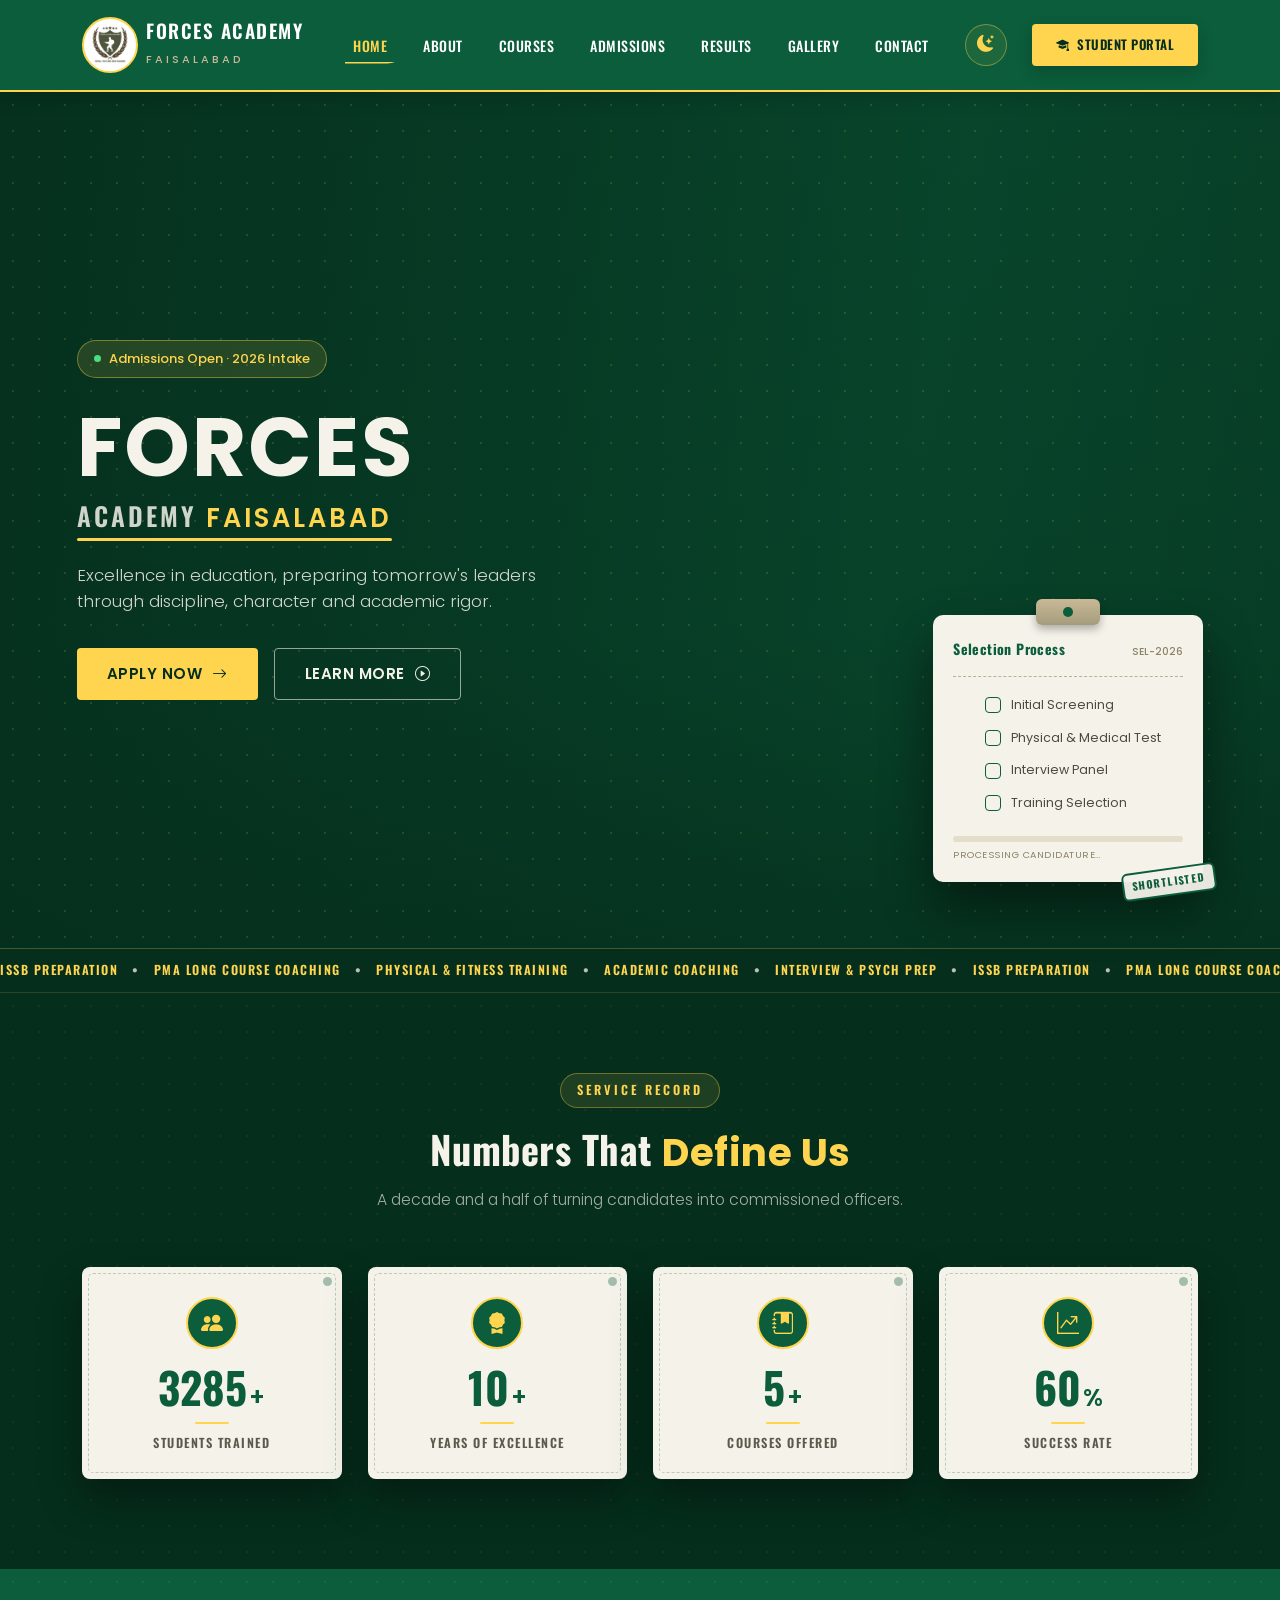
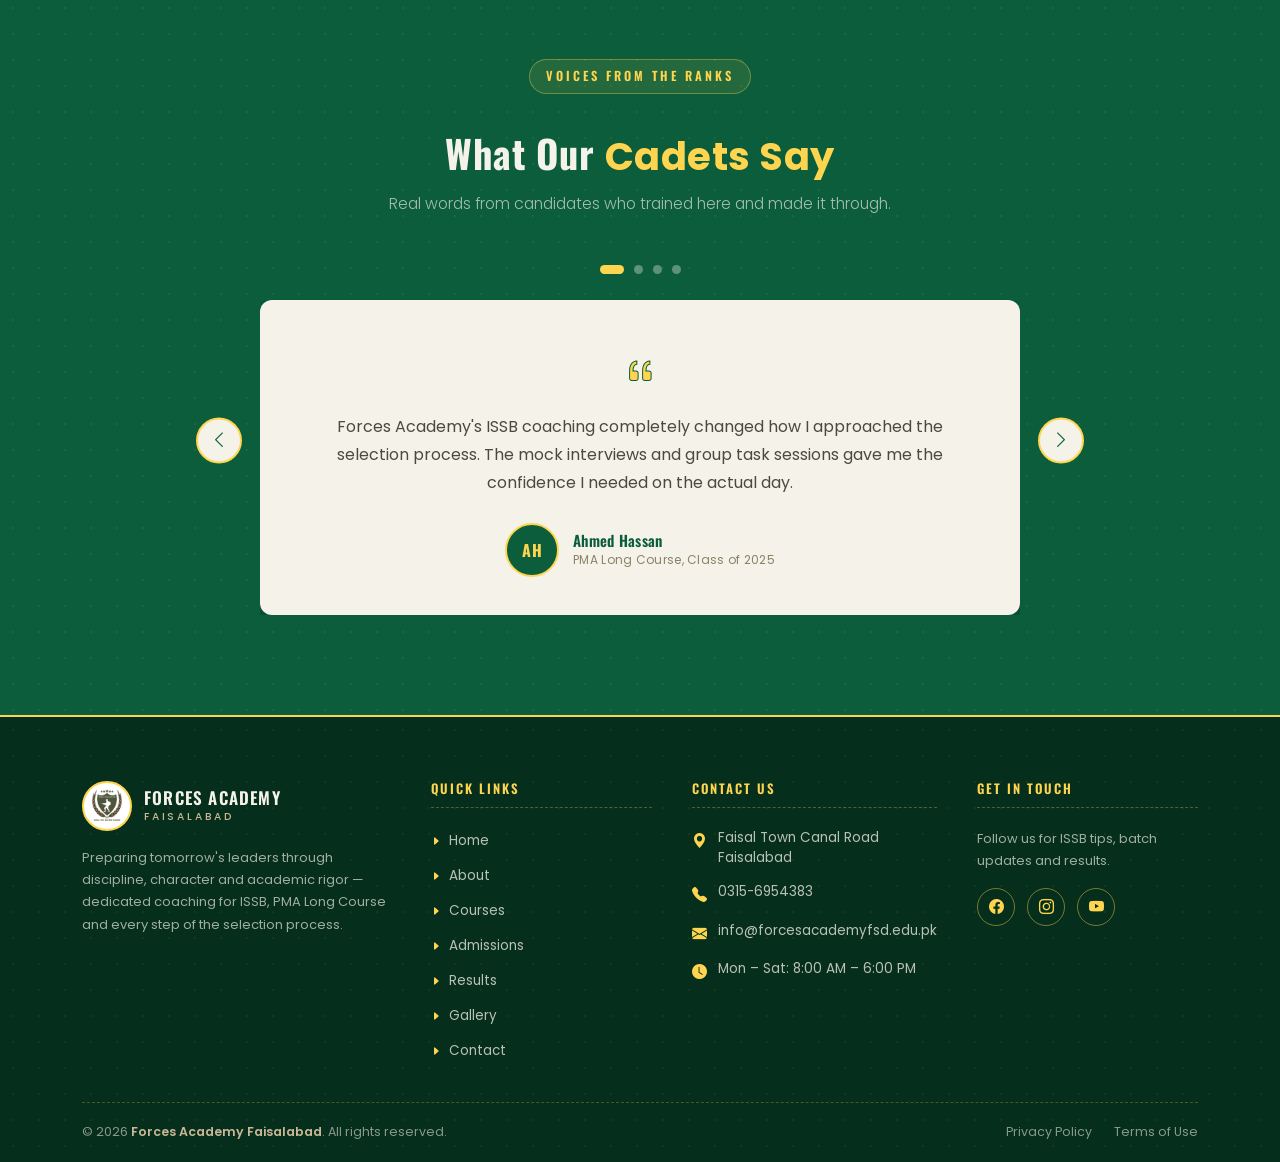
==== commit 170143fb: "home ppages updated" ====
--- a/index.html
+++ b/index.html
@@ -7,6 +7,31 @@
 
     <title>Forces Academy Faisalabad</title>
 
+    <!-- ===== Basic SEO Meta Tags ===== -->
+    <meta name="description" content="Forces Academy Faisalabad offers expert ISSB preparation, PMA Long Course coaching, physical fitness training and academic support to help candidates become commissioned officers.">
+    <meta name="keywords" content="Forces Academy Faisalabad, ISSB preparation, ISSB coaching Faisalabad, PMA Long Course coaching, Pakistan Army academy, military academy training, physical fitness training, interview and psych prep, cadet college coaching, Pakistan Navy academy, Pakistan Air Force academy">
+    <meta name="author" content="Forces Academy Faisalabad">
+    <link rel="canonical" href="https://forcesacademyfsd.edu.pk/index.html">
+
+    <!-- ===== Open Graph / Social Sharing Meta Tags ===== -->
+    <meta property="og:type" content="website">
+    <meta property="og:title" content="Forces Academy Faisalabad | ISSB &amp; PMA Long Course Coaching">
+    <meta property="og:description" content="Excellence in education, preparing tomorrow's leaders through discipline, character and academic rigor. ISSB, PMA Long Course, physical training and interview prep.">
+    <meta property="og:image" content="https://forcesacademyfsd.edu.pk/images/logo.png">
+    <meta property="og:url" content="https://forcesacademyfsd.edu.pk/index.html">
+    <meta property="og:site_name" content="Forces Academy Faisalabad">
+    <meta property="og:locale" content="en_PK">
+
+    <!-- ===== Twitter Card Meta Tags ===== -->
+    <meta name="twitter:card" content="summary_large_image">
+    <meta name="twitter:title" content="Forces Academy Faisalabad | ISSB &amp; PMA Long Course Coaching">
+    <meta name="twitter:description" content="Excellence in education, preparing tomorrow's leaders through discipline, character and academic rigor.">
+    <meta name="twitter:image" content="https://forcesacademyfsd.edu.pk/images/logo.png">
+
+    <!-- ===== Favicon (using existing logo) ===== -->
+    <link rel="icon" type="image/png" href="images/logo.png">
+    <link rel="apple-touch-icon" href="images/logo.png">
+
     <!-- Bootstrap CSS -->
     <link href="https://cdn.jsdelivr.net/npm/bootstrap@5.3.3/dist/css/bootstrap.min.css" rel="stylesheet">
 
@@ -17,12 +42,27 @@
     <!-- Custom CSS -->
     <link rel="stylesheet" href="css/style.css">
     <link rel="stylesheet" href="css/home.css">
+    <link rel="stylesheet" href="css/dark-mode.css">
 
     <!-- If JS fails to load for any reason, cards must still be visible -->
     <noscript>
         <style>.fa-stat-card{ opacity:1 !important; transform:none !important; }</style>
     </noscript>
 
+    <!-- Apply saved theme before first paint, so there's no flash of the wrong theme.
+         This tiny inline script MUST stay in <head>, before the stylesheets finish
+         loading, so the class is already on <html> by the time CSS paints. -->
+    <script>
+        (function () {
+            try {
+                var saved = localStorage.getItem('fa-theme');
+                var wantsDark = saved ? saved === 'dark'
+                    : window.matchMedia('(prefers-color-scheme: dark)').matches;
+                if (wantsDark) document.documentElement.classList.add('dark-mode');
+            } catch (e) { /* localStorage unavailable — default to light mode */ }
+        })();
+    </script>
+
 </head>
 
 <body>
@@ -37,7 +77,7 @@
 
             <a class="navbar-brand d-flex align-items-center" href="index.html">
 
-                <img src="images/logo.png" alt="Logo" class="logo">
+                <img src="images/logo.png" alt="Forces Academy Faisalabad official logo" class="logo">
 
                 <div class="logo-text ms-2">
                     <h4>FORCES ACADEMY</h4>
@@ -70,6 +110,12 @@
 
                 </ul>
 
+                <!-- Theme Toggle -->
+                <button type="button" class="theme-toggle-btn" id="themeToggle" aria-label="Toggle dark mode" title="Toggle dark mode">
+                    <i class="bi bi-moon-stars-fill theme-icon-moon"></i>
+                    <i class="bi bi-sun-fill theme-icon-sun"></i>
+                </button>
+
                 <!-- Student Portal Button -->
 
                 <a href="#" class="portal-btn">
@@ -89,7 +135,7 @@
     <section id="hero" class="fa2-hero">
 
         <!-- Full-bleed background photo behind everything -->
-        <div class="fa2-photo"></div>
+        <div class="fa2-photo" role="img" aria-label="Forces Academy Faisalabad cadets in training"></div>
         <div class="fa2-photo-fade"></div>
         <div class="fa2-grid-fx"></div>
 
@@ -443,7 +489,7 @@
     <!-- Bootstrap JS -->
     <script src="https://cdn.jsdelivr.net/npm/bootstrap@5.3.3/dist/js/bootstrap.bundle.min.js"></script>
 
-    <!-- Stats Counter JS -->
+    <!-- Stats Counter + Back-to-Top + Dark Mode Toggle JS -->
     <script src="js/main.js"></script>
 
 </body>
--- a/css/home.css
+++ b/css/home.css
@@ -0,0 +1,550 @@
+/* ==========================================================
+   STATS SECTION — "Service Records"
+   Uses the same design tokens as style.css (--forest, --gold, etc.)
+   This file only needs style.css loaded before it for the
+   CSS variables to resolve — no tokens are redefined here.
+========================================================== */
+
+.fa-stats{
+    position:relative;
+    background:var(--forest-dark);
+    padding:80px 0 90px;
+    overflow:hidden;
+    border-top:1px solid rgba(255,213,79,.15);
+}
+
+.fa-stats::before{
+    content:"";
+    position:absolute;
+    inset:0;
+    background-image:radial-gradient(rgba(255,213,79,.06) 1px, transparent 1px);
+    background-size:26px 26px;
+    pointer-events:none;
+}
+
+.fa-stats .container{
+    position:relative;
+    z-index:1;
+}
+
+/* ---------- Section heading ---------- */
+
+.fa-stats-head{
+    text-align:center;
+    max-width:640px;
+    margin:0 auto 56px;
+}
+
+.fa-stats-eyebrow{
+    display:inline-flex;
+    align-items:center;
+    gap:8px;
+    font-family:'Oswald',sans-serif;
+    font-size:12.5px;
+    font-weight:600;
+    letter-spacing:3px;
+    text-transform:uppercase;
+    color:var(--gold);
+    background:rgba(255,213,79,.1);
+    border:1px solid rgba(255,213,79,.35);
+    border-radius:50px;
+    padding:7px 16px;
+    margin-bottom:18px;
+}
+
+.fa-stats-head h2{
+    font-family:'Oswald',sans-serif;
+    font-weight:700;
+    letter-spacing:.5px;
+    font-size:clamp(1.7rem,4vw,2.4rem);
+    color:var(--cream);
+    margin-bottom:12px;
+}
+
+.fa-stats-head h2 em{
+    font-style:normal;
+    color:var(--gold);
+}
+
+.fa-stats-head p{
+    font-weight:300;
+    font-size:.98rem;
+    color:rgba(245,242,234,.65);
+}
+
+/* ---------- Stat grid ---------- */
+
+.fa-stats-grid{
+    display:grid;
+    grid-template-columns:repeat(4,1fr);
+    gap:26px;
+}
+
+.fa-stat-card{
+    position:relative;
+    background:var(--cream);
+    border-radius:8px;
+    padding:30px 20px 26px;
+    text-align:center;
+    box-shadow:0 20px 40px rgba(0,0,0,.35);
+    /* Visible by default — never depends on JS to become visible.
+       The entrance animation below is a bonus enhancement, not
+       a requirement for the card to show up. */
+    opacity:1;
+    animation:fa-stat-in .6s ease both;
+}
+
+@keyframes fa-stat-in{
+    from{ opacity:0; transform:translateY(28px); }
+    to{ opacity:1; transform:translateY(0); }
+}
+
+.fa-stat-card:nth-child(1){ animation-delay:0s; }
+.fa-stat-card:nth-child(2){ animation-delay:.12s; }
+.fa-stat-card:nth-child(3){ animation-delay:.24s; }
+.fa-stat-card:nth-child(4){ animation-delay:.36s; }
+
+/* stamped corner, echoing the hero clipboard's "SHORTLISTED" stamp */
+.fa-stat-card::after{
+    content:"";
+    position:absolute;
+    top:10px;
+    right:10px;
+    width:9px;
+    height:9px;
+    border-radius:50%;
+    background:var(--forest);
+    opacity:.35;
+}
+
+.fa-stat-card::before{
+    content:"";
+    position:absolute;
+    inset:6px;
+    border:1px dashed rgba(11,93,59,.25);
+    border-radius:5px;
+    pointer-events:none;
+}
+
+.fa-stat-icon{
+    width:52px;
+    height:52px;
+    margin:0 auto 16px;
+    border-radius:50%;
+    background:var(--forest);
+    display:flex;
+    align-items:center;
+    justify-content:center;
+    font-size:22px;
+    color:var(--gold);
+    border:2px solid var(--gold);
+}
+
+.fa-stat-number{
+    font-family:'Oswald',sans-serif;
+    font-weight:700;
+    font-size:clamp(2.1rem,4.5vw,2.7rem);
+    color:var(--forest);
+    line-height:1;
+    display:flex;
+    align-items:baseline;
+    justify-content:center;
+    gap:2px;
+}
+
+.fa-stat-suffix{
+    font-size:.55em;
+    font-weight:600;
+    color:var(--forest);
+}
+
+.fa-stat-label{
+    margin-top:10px;
+    font-family:'Oswald',sans-serif;
+    font-size:12.5px;
+    font-weight:600;
+    letter-spacing:1.5px;
+    text-transform:uppercase;
+    color:#5c5a4d;
+}
+
+.fa-stat-rule{
+    width:34px;
+    height:2px;
+    background:var(--gold);
+    margin:12px auto 0;
+    border-radius:2px;
+}
+
+/* ---------- Responsive ---------- */
+
+@media(max-width:991px){
+    .fa-stats{ padding:64px 0 70px; }
+    .fa-stats-grid{
+        grid-template-columns:repeat(2,1fr);
+        gap:20px;
+    }
+    .fa-stats-head{ margin-bottom:44px; }
+}
+
+@media(max-width:575px){
+    .fa-stats{ padding:52px 0 56px; }
+    .fa-stats-grid{
+        grid-template-columns:1fr;
+        gap:18px;
+    }
+    .fa-stat-card{ padding:26px 18px 22px; }
+    .fa-stats-head{ margin-bottom:36px; padding:0 1rem; }
+}
+
+@media(prefers-reduced-motion: reduce){
+    .fa-stat-card{
+        transition:none !important;
+        opacity:1 !important;
+        transform:none !important;
+    }
+}
+
+/* ==========================================================
+   TESTIMONIALS SECTION — "Voices From The Ranks"
+========================================================== */
+
+.fa-testimonials{
+    position:relative;
+    background:var(--forest);
+    padding:90px 0 100px;
+    overflow:hidden;
+}
+
+.fa-testimonials::before{
+    content:"";
+    position:absolute;
+    inset:0;
+    background-image:radial-gradient(rgba(255,213,79,.08) 1px, transparent 1px);
+    background-size:26px 26px;
+    pointer-events:none;
+}
+
+.fa-testimonials .container{
+    position:relative;
+    z-index:1;
+}
+
+.fa-testi-head{
+    text-align:center;
+    max-width:640px;
+    margin:0 auto 50px;
+}
+
+.fa-testi-head h2{
+    font-family:'Oswald',sans-serif;
+    font-weight:700;
+    letter-spacing:.5px;
+    font-size:clamp(1.7rem,4vw,2.4rem);
+    color:var(--cream);
+    margin:18px 0 12px;
+}
+
+.fa-testi-head h2 em{
+    font-style:normal;
+    color:var(--gold);
+}
+
+.fa-testi-head p{
+    font-weight:300;
+    font-size:.98rem;
+    color:rgba(245,242,234,.65);
+}
+
+/* ---------- Carousel shell ---------- */
+
+.fa-testi-carousel{
+    max-width:760px;
+    margin:0 auto;
+}
+
+.fa-testi-card{
+    position:relative;
+    background:var(--cream);
+    border-radius:12px;
+    padding:48px clamp(24px,6vw,64px) 38px;
+    text-align:center;
+    box-shadow:0 25px 50px rgba(0,0,0,.35);
+    min-height:280px;
+    display:flex;
+    flex-direction:column;
+    align-items:center;
+    justify-content:center;
+}
+
+.fa-testi-quote-icon{
+    font-size:34px;
+    color:var(--gold);
+    -webkit-text-stroke:1px var(--forest);
+    margin-bottom:14px;
+}
+
+.fa-testi-text{
+    font-size:1rem;
+    line-height:1.75;
+    color:#4b4a3f;
+    font-weight:400;
+    max-width:38rem;
+    margin-bottom:26px;
+}
+
+.fa-testi-person{
+    display:flex;
+    align-items:center;
+    gap:14px;
+}
+
+.fa-testi-avatar{
+    flex-shrink:0;
+    width:54px;
+    height:54px;
+    border-radius:50%;
+    background:var(--forest);
+    color:var(--gold);
+    border:2px solid var(--gold);
+    display:flex;
+    align-items:center;
+    justify-content:center;
+    font-family:'Oswald',sans-serif;
+    font-weight:700;
+    font-size:16px;
+    letter-spacing:.5px;
+}
+
+.fa-testi-info{ text-align:left; }
+
+.fa-testi-info h5{
+    font-family:'Oswald',sans-serif;
+    font-size:15px;
+    font-weight:600;
+    color:var(--forest);
+    letter-spacing:.3px;
+    margin:0;
+}
+
+.fa-testi-info span{
+    display:block;
+    font-size:12px;
+    color:#8a8365;
+    letter-spacing:.3px;
+    margin-top:2px;
+}
+
+/* ---------- Indicators (dots) ---------- */
+
+.fa-testi-indicators{
+    position:static;
+    margin:0 0 26px;
+}
+
+.fa-testi-indicators [data-bs-target]{
+    width:9px;
+    height:9px;
+    border-radius:50%;
+    background-color:rgba(245,242,234,.35);
+    border:none;
+    opacity:1;
+    text-indent:-9999px;
+    margin:0 5px;
+    transition:.3s;
+}
+
+.fa-testi-indicators .active{
+    background-color:var(--gold);
+    width:24px;
+    border-radius:5px;
+}
+
+/* ---------- Prev / next controls ---------- */
+
+.fa-testi-carousel .carousel-control-prev,
+.fa-testi-carousel .carousel-control-next{
+    position:absolute;
+    top:50%;
+    transform:translateY(-50%);
+    width:auto;
+    opacity:1;
+}
+
+.fa-testi-carousel .carousel-control-prev{ left:-64px; }
+.fa-testi-carousel .carousel-control-next{ right:-64px; }
+
+.fa-testi-arrow{
+    display:flex;
+    align-items:center;
+    justify-content:center;
+    width:46px;
+    height:46px;
+    border-radius:50%;
+    background:var(--cream);
+    color:var(--forest);
+    font-size:18px;
+    border:2px solid var(--gold);
+    transition:.3s;
+}
+
+.fa-testi-carousel .carousel-control-prev:hover .fa-testi-arrow,
+.fa-testi-carousel .carousel-control-next:hover .fa-testi-arrow{
+    background:var(--gold);
+    color:var(--forest-dark);
+    transform:scale(1.08);
+}
+
+/* ---------- Responsive ---------- */
+
+@media(max-width:991px){
+    .fa-testimonials{ padding:70px 0 76px; }
+
+    .fa-testi-carousel .carousel-control-prev{ left:-8px; }
+    .fa-testi-carousel .carousel-control-next{ right:-8px; }
+
+    .fa-testi-arrow{ width:40px; height:40px; font-size:16px; }
+
+    .fa-testi-card{ padding:44px 20px 32px; }
+}
+
+@media(max-width:575px){
+    .fa-testimonials{ padding:56px 0 64px; }
+
+    .fa-testi-head{ margin-bottom:38px; padding:0 1rem; }
+
+    .fa-testi-card{
+        min-height:320px;
+        padding:40px 18px 28px;
+        border-radius:10px;
+    }
+
+    .fa-testi-text{ font-size:.92rem; }
+
+    .fa-testi-person{ flex-direction:column; gap:10px; text-align:center; }
+    .fa-testi-info{ text-align:center; }
+
+    .fa-testi-carousel .carousel-control-prev,
+    .fa-testi-carousel .carousel-control-next{
+        top:auto;
+        bottom:-56px;
+        transform:none;
+    }
+    .fa-testi-carousel .carousel-control-prev{ left:calc(50% - 56px); }
+    .fa-testi-carousel .carousel-control-next{ right:calc(50% - 56px); }
+    .fa-testi-carousel{ margin-bottom:56px; }
+}
+
+@media(prefers-reduced-motion: reduce){
+    .fa-testi-carousel .carousel-item{ transition:none !important; }
+}
+
+/* ==========================================================
+   SMOOTH SCROLL — all in-page anchor links (nav, footer, etc.)
+   NOTE: ideally lives in style.css (global), added here since
+   that's the file we have access to for this page.
+========================================================== */
+
+html{
+    scroll-behavior:smooth;
+}
+
+/* Respect users who've asked for reduced motion */
+@media(prefers-reduced-motion: reduce){
+    html{ scroll-behavior:auto; }
+}
+
+/* ==========================================================
+   BACK TO TOP BUTTON
+   Hidden by default, shown via JS (.show class) once the user
+   has scrolled down 300px. Styled to match the forest/gold
+   theme used across the stats & testimonials sections.
+========================================================== */
+
+.back-to-top{
+    position:fixed;
+    right:26px;
+    bottom:26px;
+    z-index:1000;
+
+    width:50px;
+    height:50px;
+    border-radius:50%;
+
+    display:flex;
+    align-items:center;
+    justify-content:center;
+
+    background:var(--forest);
+    color:var(--gold);
+    border:2px solid var(--gold);
+    font-size:20px;
+    line-height:1;
+    cursor:pointer;
+
+    box-shadow:0 10px 26px rgba(0,0,0,.3);
+
+    /* Hidden state */
+    opacity:0;
+    visibility:hidden;
+    pointer-events:none;
+    transform:translateY(18px) scale(.9);
+
+    transition:
+        opacity .35s ease,
+        transform .35s ease,
+        visibility .35s ease,
+        background-color .25s ease,
+        color .25s ease,
+        box-shadow .25s ease;
+}
+
+.back-to-top.show{
+    opacity:1;
+    visibility:visible;
+    pointer-events:auto;
+    transform:translateY(0) scale(1);
+}
+
+.back-to-top:hover,
+.back-to-top:focus-visible{
+    background:var(--gold);
+    color:var(--forest-dark);
+    box-shadow:0 14px 32px rgba(0,0,0,.4);
+    transform:translateY(-4px) scale(1.05);
+}
+
+.back-to-top:active{
+    transform:translateY(-1px) scale(.94);
+}
+
+.back-to-top:focus-visible{
+    outline:2px solid var(--cream);
+    outline-offset:3px;
+}
+
+.back-to-top i{
+    transition:transform .25s ease;
+}
+
+.back-to-top:hover i{
+    transform:translateY(-2px);
+}
+
+/* ---------- Responsive ---------- */
+
+@media(max-width:575px){
+    .back-to-top{
+        width:44px;
+        height:44px;
+        font-size:17px;
+        right:16px;
+        bottom:16px;
+    }
+}
+
+@media(prefers-reduced-motion: reduce){
+    .back-to-top{ transition:opacity .2s linear !important; transform:none !important; }
+    .back-to-top:hover,
+    .back-to-top:active{ transform:none !important; }
+}
--- a/css/dark-mode.css
+++ b/css/dark-mode.css
@@ -0,0 +1,241 @@
+/* DARK MODE — Forces Academy Faisalabad. Load AFTER style.css & home.css. Scoped under html.dark-mode so light mode stays untouched.
+   Strategy: redefine neutral "surface" tokens (--dm-*) and reuse them wherever light mode used #fff/var(--cream). Brand green/gold accents same in both modes. */
+
+:root{ --dm-bg:#0e1512; --dm-surface:#16211c; --dm-surface-2:#1c2921; --dm-border:rgba(255,213,79,.16); --dm-text:#eef1ec; --dm-text-muted:rgba(238,241,236,.68); --dm-text-dim:rgba(238,241,236,.5); }
+
+/* Crossfade on theme switch. EXCLUDED here: .ad-fee-table-wrap, .ad-step-item, .ad-doc-list .list-group-item, .fa-stat-card — they have their own scroll-in reveal (opacity/transform) transition defined in home.css; `transition` is a shorthand, so listing them here would silently wipe that reveal. They get a combined rule below instead. */
+body,#mainNav,.fa-footer,.ab-record,.ab-why-card,.ab-mv-card,.crs-card,.crs-track-card,.ad-elig-card,.fa-testi-card,.rs-result-card,.rs-filter-bar,.rs-table-wrap,.rs-note{ transition:background-color .35s ease,color .35s ease,border-color .35s ease; }
+
+/* Reveal-bearing elements: combine each element's own scroll-in reveal transition with the dark-mode color-swap transition so neither overwrites the other. */
+.ad-fee-table-wrap,.ad-step-item,.ad-doc-list .list-group-item{ transition:opacity .7s cubic-bezier(.22,.61,.36,1),transform .7s cubic-bezier(.22,.61,.36,1),background-color .35s ease,color .35s ease,border-color .35s ease; }
+.fa-stat-card{ transition:opacity .6s ease,transform .6s ease,background-color .35s ease,color .35s ease,border-color .35s ease; }
+
+/* THEME TOGGLE BUTTON */
+.theme-toggle-btn{ display:inline-flex; align-items:center; justify-content:center; width:42px; height:42px; border-radius:50%; border:1.5px solid rgba(255,213,79,.4); background:rgba(255,213,79,.08); color:var(--gold); font-size:17px; margin-left:18px; cursor:pointer; transition:background .3s ease,transform .3s ease,border-color .3s ease; }
+.theme-toggle-btn:hover{ background:rgba(255,213,79,.18); transform:translateY(-2px) rotate(8deg); }
+.theme-toggle-btn:focus-visible{ outline:2px solid var(--gold); outline-offset:3px; }
+/* Light mode: show moon (switch to dark). Dark mode: show sun (switch to light). */
+.theme-toggle-btn .theme-icon-sun{ display:none; } .theme-toggle-btn .theme-icon-moon{ display:inline-block; }
+html.dark-mode .theme-toggle-btn .theme-icon-sun{ display:inline-block; } html.dark-mode .theme-toggle-btn .theme-icon-moon{ display:none; }
+@media(max-width:991px){ .theme-toggle-btn{ margin:14px 0 0; } }
+
+/* BASE */
+html.dark-mode,html.dark-mode body{ background:var(--dm-bg); }
+html.dark-mode #mainNav{ background:#0a1210; border-bottom-color:rgba(255,213,79,.35); }
+
+/* HOME — HERO / STATS / TESTIMONIALS (hero is already a dark forest overlay, no change needed there) */
+html.dark-mode .fa2-photo-fade{ background:linear-gradient(100deg,rgba(2,20,12,.95) 0%,rgba(2,20,12,.7) 42%,rgba(2,20,12,.45) 68%,rgba(2,20,12,.65) 100%),linear-gradient(180deg,rgba(2,20,12,.3) 0%,rgba(2,20,12,.4) 60%,rgba(2,20,12,.92) 100%); }
+html.dark-mode .fa2-clipboard{ background:var(--dm-surface); box-shadow:0 25px 50px rgba(0,0,0,.6); }
+html.dark-mode .fa2-clipboard-head{ border-bottom-color:rgba(255,213,79,.2); }
+html.dark-mode .fa2-clipboard-head h4{ color:var(--gold); }
+html.dark-mode .fa2-file-id{ color:var(--dm-text-dim); }
+html.dark-mode .fa2-checklist li{ color:var(--dm-text-muted); }
+html.dark-mode .fa2-chk,html.dark-mode .fa2-chk::after{ border-color:var(--gold); }
+html.dark-mode .fa2-progress{ background:rgba(255,255,255,.08); }
+html.dark-mode .fa2-progress-label{ color:var(--dm-text-dim); }
+html.dark-mode .fa2-stamp{ background:rgba(22,33,28,.95); color:var(--gold); border-color:var(--gold); }
+html.dark-mode .fa2-ticker{ background:#0a1210; }
+
+/* Stats + testimonials: covers light "card on cream" pattern used elsewhere, plus a light/white fallback */
+html.dark-mode .fa-stats,html.dark-mode .fa-testimonials{ background:var(--dm-bg); }
+html.dark-mode .fa-stats-eyebrow{ color:var(--gold); }
+html.dark-mode .fa-stats-head h2,html.dark-mode .fa-testi-head h2{ color:var(--dm-text); }
+html.dark-mode .fa-stats-head p,html.dark-mode .fa-testi-head p{ color:var(--dm-text-muted); }
+html.dark-mode .fa-stat-card,html.dark-mode .fa-testi-card{ background:var(--dm-surface); border:1px solid var(--dm-border); color:var(--dm-text); box-shadow:0 12px 28px rgba(0,0,0,.35); }
+html.dark-mode .fa-stat-label{ color:var(--dm-text-muted); }
+html.dark-mode .fa-stat-number{ color:var(--dm-text); }
+html.dark-mode .fa-testi-text{ color:var(--dm-text-muted); }
+html.dark-mode .fa-testi-info h5{ color:var(--dm-text); }
+html.dark-mode .fa-testi-info span{ color:var(--khaki); }
+
+/* FOOTER */
+html.dark-mode .fa-footer{ background:#0a1210; }
+html.dark-mode .fa-footer-about,html.dark-mode .fa-footer-social-text{ color:rgba(238,241,236,.55); }
+html.dark-mode .fa-footer-links a,html.dark-mode .fa-footer-contact li{ color:rgba(238,241,236,.68); }
+html.dark-mode .fa-footer-bottom p{ color:rgba(238,241,236,.45); }
+
+/* BACK TO TOP */
+html.dark-mode .back-to-top{ background:var(--dm-surface); border:1px solid var(--dm-border); color:var(--gold); }
+
+/* ABOUT PAGE */
+html.dark-mode .ab-overview,html.dark-mode .ab-why{ background:var(--dm-bg); }
+html.dark-mode .ab-tag{ color:var(--gold); background:rgba(255,213,79,.1); border-color:rgba(255,213,79,.3); }
+html.dark-mode .ab-heading{ color:var(--dm-text); }
+html.dark-mode .ab-body{ color:var(--dm-text-muted); }
+html.dark-mode .ab-record{ background:var(--dm-surface); box-shadow:0 20px 45px rgba(0,0,0,.5); }
+html.dark-mode .ab-record-head{ border-bottom-color:rgba(255,213,79,.18); }
+html.dark-mode .ab-record-head h4{ color:var(--gold); }
+html.dark-mode .ab-record-id{ color:var(--dm-text-dim); }
+html.dark-mode .ab-record-list li{ border-bottom-color:rgba(255,255,255,.06); }
+html.dark-mode .ab-record-label{ color:var(--dm-text-dim); }
+html.dark-mode .ab-record-value{ color:var(--dm-text); }
+html.dark-mode .ab-record-stamp{ background:var(--dm-surface); }
+html.dark-mode .ab-why-card{ background:var(--dm-surface); border-color:var(--dm-border); }
+html.dark-mode .ab-why-card .card-title{ color:var(--dm-text); }
+html.dark-mode .ab-why-card .card-text{ color:var(--dm-text-muted); }
+/* Mission/Vision + Leadership already sit on dark forest bg in light mode — minor contrast tuning only */
+html.dark-mode .ab-mv-card,html.dark-mode .ab-leader-front,html.dark-mode .ab-leader-back{ background:rgba(255,255,255,.03); }
+
+/* COURSES PAGE */
+html.dark-mode .crs-courses{ background:var(--dm-bg); }
+html.dark-mode .crs-card{ background:var(--dm-surface); border-color:var(--dm-border); box-shadow:0 6px 18px rgba(0,0,0,.3); }
+html.dark-mode .crs-card-title{ color:var(--dm-text); }
+html.dark-mode .crs-card-text{ color:var(--dm-text-muted); }
+html.dark-mode .crs-card-meta li{ color:var(--dm-text-muted); }
+html.dark-mode .crs-card-meta li strong{ color:var(--dm-text); }
+html.dark-mode .crs-track-card{ background:var(--dm-surface); box-shadow:0 25px 55px rgba(0,0,0,.55); }
+html.dark-mode .crs-track-tabs{ background:rgba(255,255,255,.05); }
+html.dark-mode .crs-track-tab{ color:var(--dm-text-muted); }
+html.dark-mode .crs-track-head{ border-bottom-color:rgba(255,213,79,.18); }
+html.dark-mode .crs-track-head h4{ color:var(--gold); }
+html.dark-mode .crs-track-count{ color:var(--dm-text-dim); }
+html.dark-mode .crs-track-bullets li{ color:var(--dm-text); }
+html.dark-mode .crs-track-progress{ background:rgba(255,255,255,.08); }
+
+/* ADMISSIONS PAGE */
+html.dark-mode .ad-hero-fade{ background:linear-gradient(to bottom,transparent 60%,var(--dm-bg) 100%); }
+html.dark-mode .ad-section{ background:var(--dm-bg); }
+html.dark-mode .ad-tag{ color:var(--gold); background:rgba(255,213,79,.1); border-color:rgba(255,213,79,.3); }
+html.dark-mode .ad-heading{ color:var(--dm-text); }
+html.dark-mode .ad-section-sub,html.dark-mode .ad-body{ color:var(--dm-text-muted); }
+html.dark-mode .ad-body-muted{ color:var(--dm-text-dim); }
+html.dark-mode .ad-step-item{ background:var(--dm-surface); border-color:var(--dm-border); box-shadow:0 4px 16px rgba(0,0,0,.35); }
+html.dark-mode .ad-step-body h5{ color:var(--dm-text); }
+html.dark-mode .ad-step-body p{ color:var(--dm-text-muted); }
+html.dark-mode .ad-step-icon{ color:rgba(255,255,255,.1); }
+html.dark-mode .ad-doc-list .list-group-item{ background:var(--dm-surface); border-color:var(--dm-border); color:var(--dm-text); }
+html.dark-mode .ad-fees{ background:var(--dm-bg); }
+html.dark-mode .ad-fee-table-wrap{ background:var(--dm-surface-2); border-color:var(--dm-border); }
+html.dark-mode .ad-fee-table{ background-color:transparent; color:var(--dm-text); }
+html.dark-mode .ad-fee-table tbody td{ color:var(--dm-text) !important; background-color:transparent !important; border-color:rgba(255,255,255,.1) !important; }
+html.dark-mode .ad-fee-table tbody td:first-child{ color:var(--gold) !important; }
+html.dark-mode .ad-fee-table tbody tr:hover td{ background:rgba(255,213,79,.08) !important; }
+html.dark-mode .ad-fee-note{ color:var(--dm-text-dim); }
+
+/* RESULTS PAGE — Hero / merit board */
+html.dark-mode .rs-eyebrow{ color:var(--gold); background:rgba(255,213,79,.1); border-color:rgba(255,213,79,.3); }
+html.dark-mode .rs-hero-copy h1{ color:var(--dm-text); }
+html.dark-mode .rs-hero-copy h1 span{ color:var(--gold); }
+html.dark-mode .rs-hero-copy p{ color:var(--dm-text-muted); }
+html.dark-mode .rs-cta{ background:var(--gold); color:#0a1210; }
+html.dark-mode .rs-cta-ghost{ background:transparent; border-color:rgba(255,213,79,.4); color:var(--dm-text); }
+html.dark-mode .rs-cta-ghost:hover{ background:rgba(255,213,79,.1); }
+html.dark-mode .rs-hero-stats{ border-top-color:rgba(255,213,79,.14); }
+html.dark-mode .rs-stat strong{ color:var(--dm-text); }
+html.dark-mode .rs-stat span{ color:var(--dm-text-dim); }
+
+/* Result preview flip-card */
+html.dark-mode .rs-result-card{ background:var(--dm-surface); box-shadow:0 25px 55px rgba(0,0,0,.55); }
+html.dark-mode .rs-card-face{ background:var(--dm-surface); color:var(--dm-text); }
+html.dark-mode .rs-card-seal{ color:var(--gold); background:rgba(255,213,79,.1); }
+html.dark-mode .rs-card-eyebrow{ color:var(--gold); }
+html.dark-mode .rs-card-front h3{ color:var(--dm-text); }
+html.dark-mode .rs-card-front p{ color:var(--dm-text-muted); }
+html.dark-mode .rs-card-input-row .form-control{ background:var(--dm-surface-2); border-color:rgba(255,213,79,.2); color:var(--dm-text); }
+html.dark-mode .rs-card-input-row .form-control::placeholder{ color:var(--dm-text-dim); }
+html.dark-mode .rs-card-input-row .form-control:focus{ background:var(--dm-surface-2); border-color:var(--gold); color:var(--dm-text); box-shadow:0 0 0 .2rem rgba(255,213,79,.15); }
+html.dark-mode .rs-card-btn{ background:var(--gold); color:#0a1210; }
+html.dark-mode .rs-card-chips span{ color:var(--dm-text-dim); }
+html.dark-mode .rs-chip{ background:var(--dm-surface-2); border-color:rgba(255,213,79,.2); color:var(--dm-text-muted); }
+html.dark-mode .rs-chip:hover{ background:rgba(255,213,79,.12); color:var(--dm-text); border-color:rgba(255,213,79,.4); }
+html.dark-mode .rs-card-back-head{ border-bottom-color:rgba(255,213,79,.18); }
+html.dark-mode .rs-card-back-tag{ color:var(--gold); }
+html.dark-mode .rs-card-reset{ color:var(--dm-text-muted); background:rgba(255,255,255,.05); }
+html.dark-mode .rs-card-reset:hover{ color:var(--gold); }
+html.dark-mode .rs-card-roll{ color:var(--dm-text-dim); }
+html.dark-mode .rs-card-name{ color:var(--dm-text); }
+html.dark-mode .rs-card-meta{ color:var(--dm-text-muted); }
+html.dark-mode .rs-card-gradebox{ background:var(--dm-surface-2); border-color:rgba(255,255,255,.06); }
+html.dark-mode .rs-card-marks-label{ color:var(--dm-text-dim); }
+html.dark-mode .rs-card-gradebox strong{ color:var(--dm-text); }
+html.dark-mode .rs-card-footnote{ color:var(--dm-text-dim); }
+
+/* Filter bar */
+html.dark-mode .rs-filter-section{ background:var(--dm-bg); }
+html.dark-mode .rs-filter-bar{ background:var(--dm-surface); border-color:var(--dm-border); box-shadow:0 12px 28px rgba(0,0,0,.35); }
+html.dark-mode .rs-filter-field label{ color:var(--dm-text-dim); }
+html.dark-mode .rs-select{ background-color:var(--dm-surface-2); border-color:rgba(255,213,79,.2); color:var(--dm-text); }
+html.dark-mode .rs-select:focus{ border-color:var(--gold); box-shadow:0 0 0 .2rem rgba(255,213,79,.15); }
+html.dark-mode .rs-filter-reset{ background:transparent; border-color:rgba(255,213,79,.25); color:var(--dm-text-muted); }
+html.dark-mode .rs-filter-reset:hover{ background:rgba(255,213,79,.1); color:var(--gold); }
+html.dark-mode .rs-filter-status{ color:var(--dm-text-dim); }
+html.dark-mode .rs-filter-status.rs-updated{ color:var(--gold); }
+
+/* Results table */
+html.dark-mode .rs-table-section{ background:var(--dm-bg); }
+html.dark-mode .rs-tag{ color:var(--gold); background:rgba(255,213,79,.1); border-color:rgba(255,213,79,.3); }
+html.dark-mode .rs-heading{ color:var(--dm-text); }
+html.dark-mode .rs-section-sub{ color:var(--dm-text-muted); }
+html.dark-mode .rs-table-wrap{ background:var(--dm-surface-2); border-color:var(--dm-border); box-shadow:0 12px 28px rgba(0,0,0,.35); }
+html.dark-mode .rs-table{ background-color:transparent; color:var(--dm-text); }
+html.dark-mode .rs-table thead th{ background-color:rgba(255,255,255,.04) !important; color:var(--gold) !important; border-color:rgba(255,255,255,.1) !important; }
+html.dark-mode .rs-table tbody td{ color:var(--dm-text) !important; background-color:transparent !important; border-color:rgba(255,255,255,.08) !important; }
+html.dark-mode .rs-table tbody tr:hover td{ background:rgba(255,213,79,.06) !important; }
+html.dark-mode .rs-roll{ color:var(--gold) !important; }
+html.dark-mode .rs-student{ color:var(--dm-text) !important; }
+
+/* Grade badges keep brand colours, with a touch more contrast on the darker table bg */
+html.dark-mode .rs-badge-Ap{ background:#2a6b3e; color:#eafff0; }
+html.dark-mode .rs-badge-A{ background:rgba(76,175,80,.22); color:#8ee39a; }
+html.dark-mode .rs-badge-B{ background:rgba(255,213,79,.18); color:#ffd54f; }
+html.dark-mode .rs-badge-C{ background:rgba(255,152,0,.18); color:#ffb74d; }
+html.dark-mode .rs-badge-F{ background:rgba(244,67,54,.18); color:#ef9a9a; }
+html.dark-mode .rs-no-results{ color:var(--dm-text-dim); }
+html.dark-mode .rs-note{ background:var(--dm-surface); border-color:var(--dm-border); color:var(--dm-text-muted); }
+html.dark-mode .rs-note strong{ color:var(--dm-text); }
+
+/* GALLERY PAGE — .gl-hero left untouched (already dark forest-green in light mode) */
+html.dark-mode .gl-main{ background:var(--dm-bg); }
+html.dark-mode .rs-section.pt-0{ background:var(--dm-bg) !important; }
+html.dark-mode .gl-filter-btn{ color:var(--dm-text-muted); border-color:rgba(255,213,79,.25); background:transparent; }
+html.dark-mode .gl-filter-btn:hover{ color:var(--gold); border-color:var(--gold); background:rgba(255,213,79,.08); }
+html.dark-mode .gl-filter-btn.active{ color:#0a1210 !important; background:var(--gold); border-color:var(--gold); }
+html.dark-mode .gl-card{ background:var(--dm-surface); box-shadow:0 12px 28px rgba(0,0,0,.4); }
+html.dark-mode .gl-card .gl-frame{ background:var(--dm-surface); }
+/* Category badge kept solid gold-on-dark (not faint tint) so it stays readable over any photo */
+html.dark-mode .gl-tag{ background:var(--gold); color:#0a1210; border-color:var(--gold); }
+html.dark-mode .gl-zoom{ background:rgba(10,18,16,.55); color:var(--gold); }
+html.dark-mode .gl-empty{ color:var(--dm-text-dim); }
+
+/* CONTACT PAGE — .ct-main/.ct-hero left untouched (already brand forest-dark). Only light alt-sections + phone mockup themed. */
+html.dark-mode .ct-section-light{ background:var(--dm-bg); }
+html.dark-mode .ct-section-light .ct-heading{ color:var(--dm-text); }
+html.dark-mode .ct-section-light .ct-section-sub{ color:var(--dm-text-muted); }
+html.dark-mode .ct-section-light .ct-form-card{ background:var(--dm-surface); border-color:var(--dm-border); box-shadow:0 16px 34px rgba(0,0,0,.4); }
+html.dark-mode .ct-section-light .ct-form-card h3{ color:var(--dm-text); }
+html.dark-mode .ct-section-light .ct-form-card > p{ color:var(--dm-text-muted); }
+html.dark-mode .ct-section-light .ct-field label{ color:var(--gold); }
+html.dark-mode .ct-section-light .ct-field .form-control,html.dark-mode .ct-section-light .ct-field .form-select{ background:var(--dm-surface-2); border-color:rgba(255,213,79,.25); color:var(--dm-text); }
+html.dark-mode .ct-section-light .ct-field .form-control::placeholder{ color:var(--dm-text-dim); }
+html.dark-mode .ct-section-light .ct-field .form-control:focus,html.dark-mode .ct-section-light .ct-field .form-select:focus{ background:var(--dm-surface-2); color:var(--dm-text); border-color:var(--gold); box-shadow:0 0 0 3px rgba(255,213,79,.15); }
+html.dark-mode .ct-section-light .ct-form-alert{ background:rgba(89,201,119,.1); border-color:rgba(89,201,119,.35); color:#bdf3cb; }
+html.dark-mode .ct-section-light .ct-form-alert i{ color:#59c977; }
+html.dark-mode .ct-section-light .ct-side-card{ background:var(--dm-surface); border-color:var(--dm-border); box-shadow:0 16px 34px rgba(0,0,0,.4); }
+html.dark-mode .ct-section-light .ct-side-card h4{ color:var(--gold); border-bottom-color:rgba(255,213,79,.2); }
+html.dark-mode .ct-section-light .ct-side-row{ color:var(--dm-text-muted); }
+html.dark-mode .ct-section-light .ct-side-row i{ color:var(--gold); }
+html.dark-mode .ct-section-light .ct-side-note{ color:var(--dm-text-dim); border-top-color:rgba(255,213,79,.15); }
+/* .ct-map-panel default stays brand forest green in both modes — only the light-section variant is themed */
+html.dark-mode .ct-section-light .ct-map-panel{ background:var(--dm-surface); border-color:var(--dm-border); box-shadow:0 16px 34px rgba(0,0,0,.4); }
+html.dark-mode .ct-section-light .ct-map-caption,html.dark-mode .ct-section-light .ct-map-caption a{ color:var(--gold); }
+
+/* Phone mockup screen */
+html.dark-mode .ct-phone-screen{ background:var(--dm-surface-2); }
+html.dark-mode .ct-phone-statusbar{ color:var(--dm-text); }
+html.dark-mode .ct-phone-app-heading strong{ color:var(--dm-text); }
+html.dark-mode .ct-phone-status-pill{ color:var(--dm-text-dim); }
+html.dark-mode .ct-phone-card{ background:rgba(255,213,79,.06); border-color:rgba(255,213,79,.18); }
+html.dark-mode .ct-phone-row{ color:var(--dm-text-muted); }
+html.dark-mode .ct-phone-row i{ color:var(--gold); }
+html.dark-mode .ct-phone-action{ background:var(--gold); color:#0a1210; }
+html.dark-mode .ct-phone-action:hover{ background:#fff3c8; }
+html.dark-mode .ct-phone-info{ border-top-color:rgba(255,255,255,.08); }
+html.dark-mode .ct-phone-info-row{ color:var(--dm-text-dim); }
+html.dark-mode .ct-phone-info-row i{ color:var(--gold); }
+html.dark-mode .ct-phone-dot{ background:rgba(255,255,255,.15); }
+html.dark-mode .ct-phone-dot.active{ background:var(--gold); }
+
+/* Respect prefers-reduced-motion for our own added transitions too */
+@media(prefers-reduced-motion:reduce){
+  body,#mainNav,.fa-footer,.ab-record,.ab-why-card,.ab-mv-card,.crs-card,.crs-track-card,.ad-step-item,.ad-doc-list .list-group-item,.ad-elig-card,.ad-fee-table-wrap,.fa-stat-card,.fa-testi-card,.rs-result-card,.rs-filter-bar,.rs-table-wrap,.rs-note,.theme-toggle-btn{ transition:none !important; }
+}
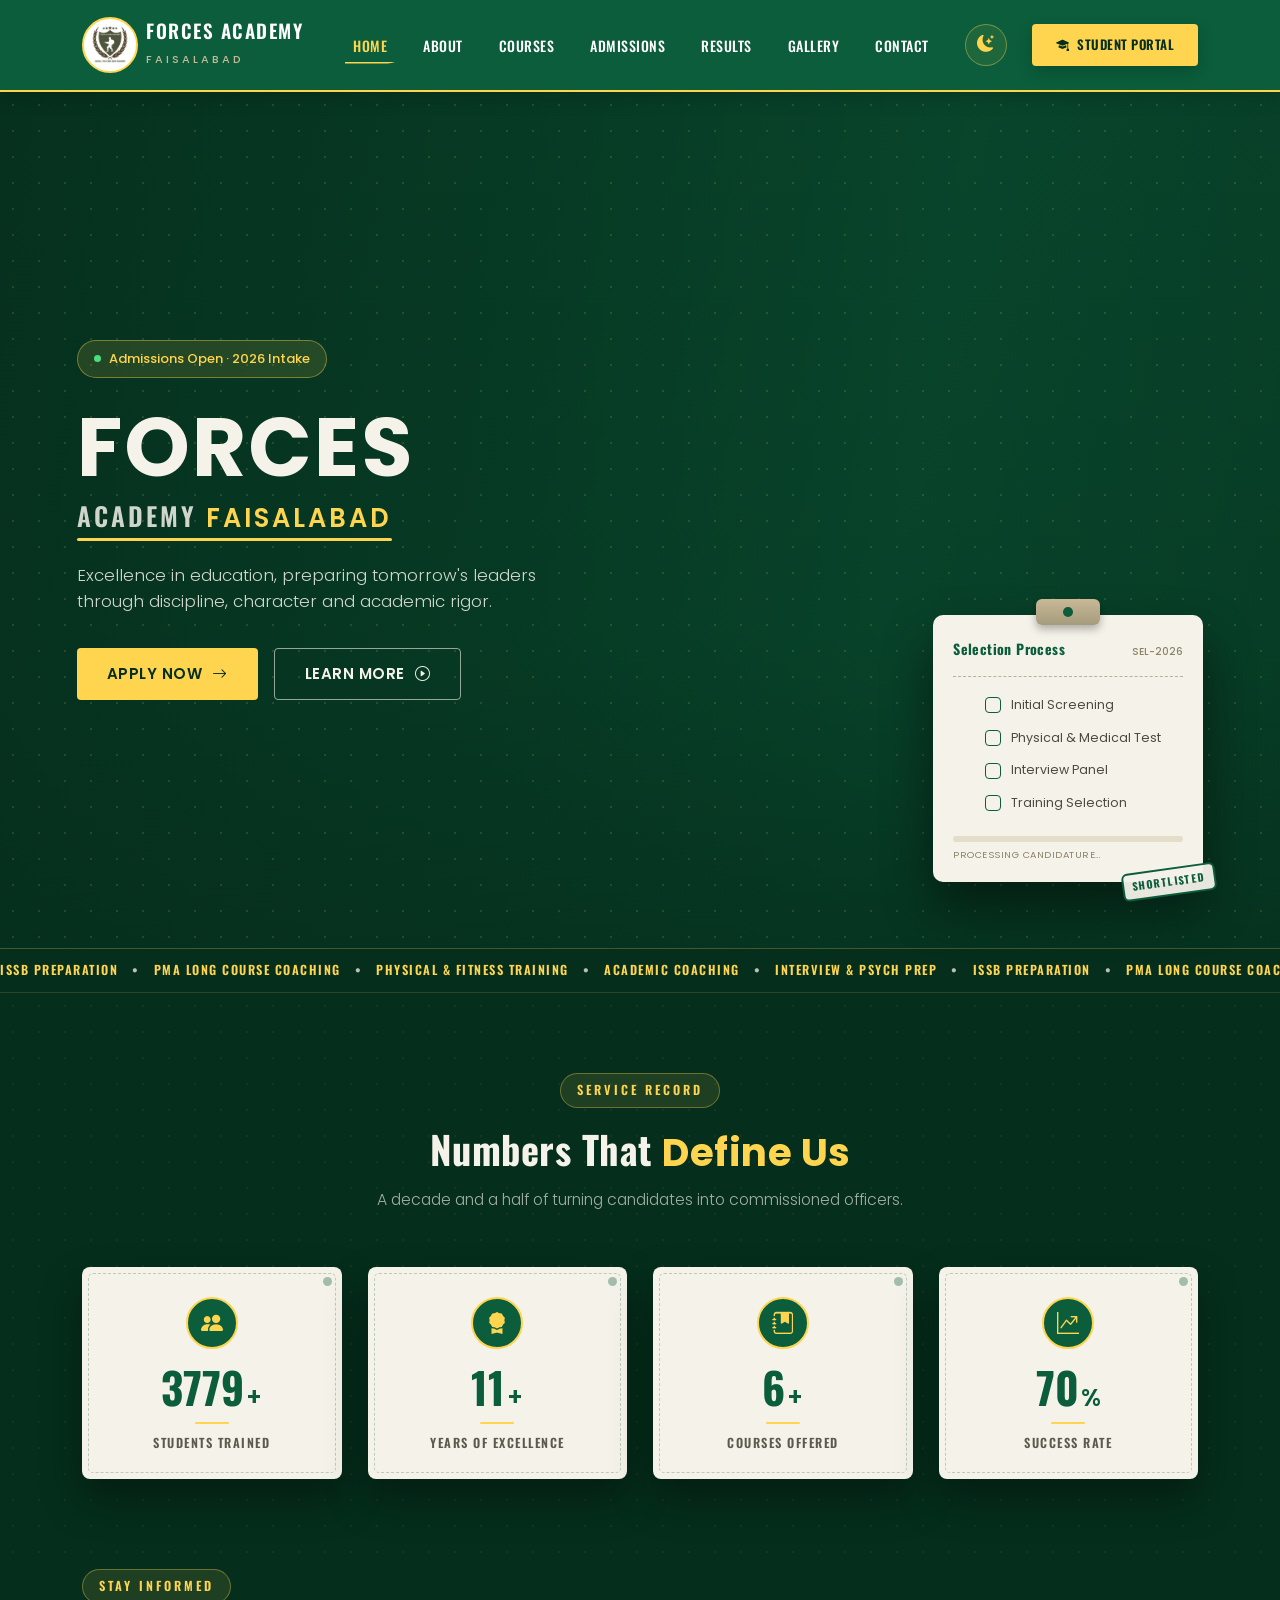
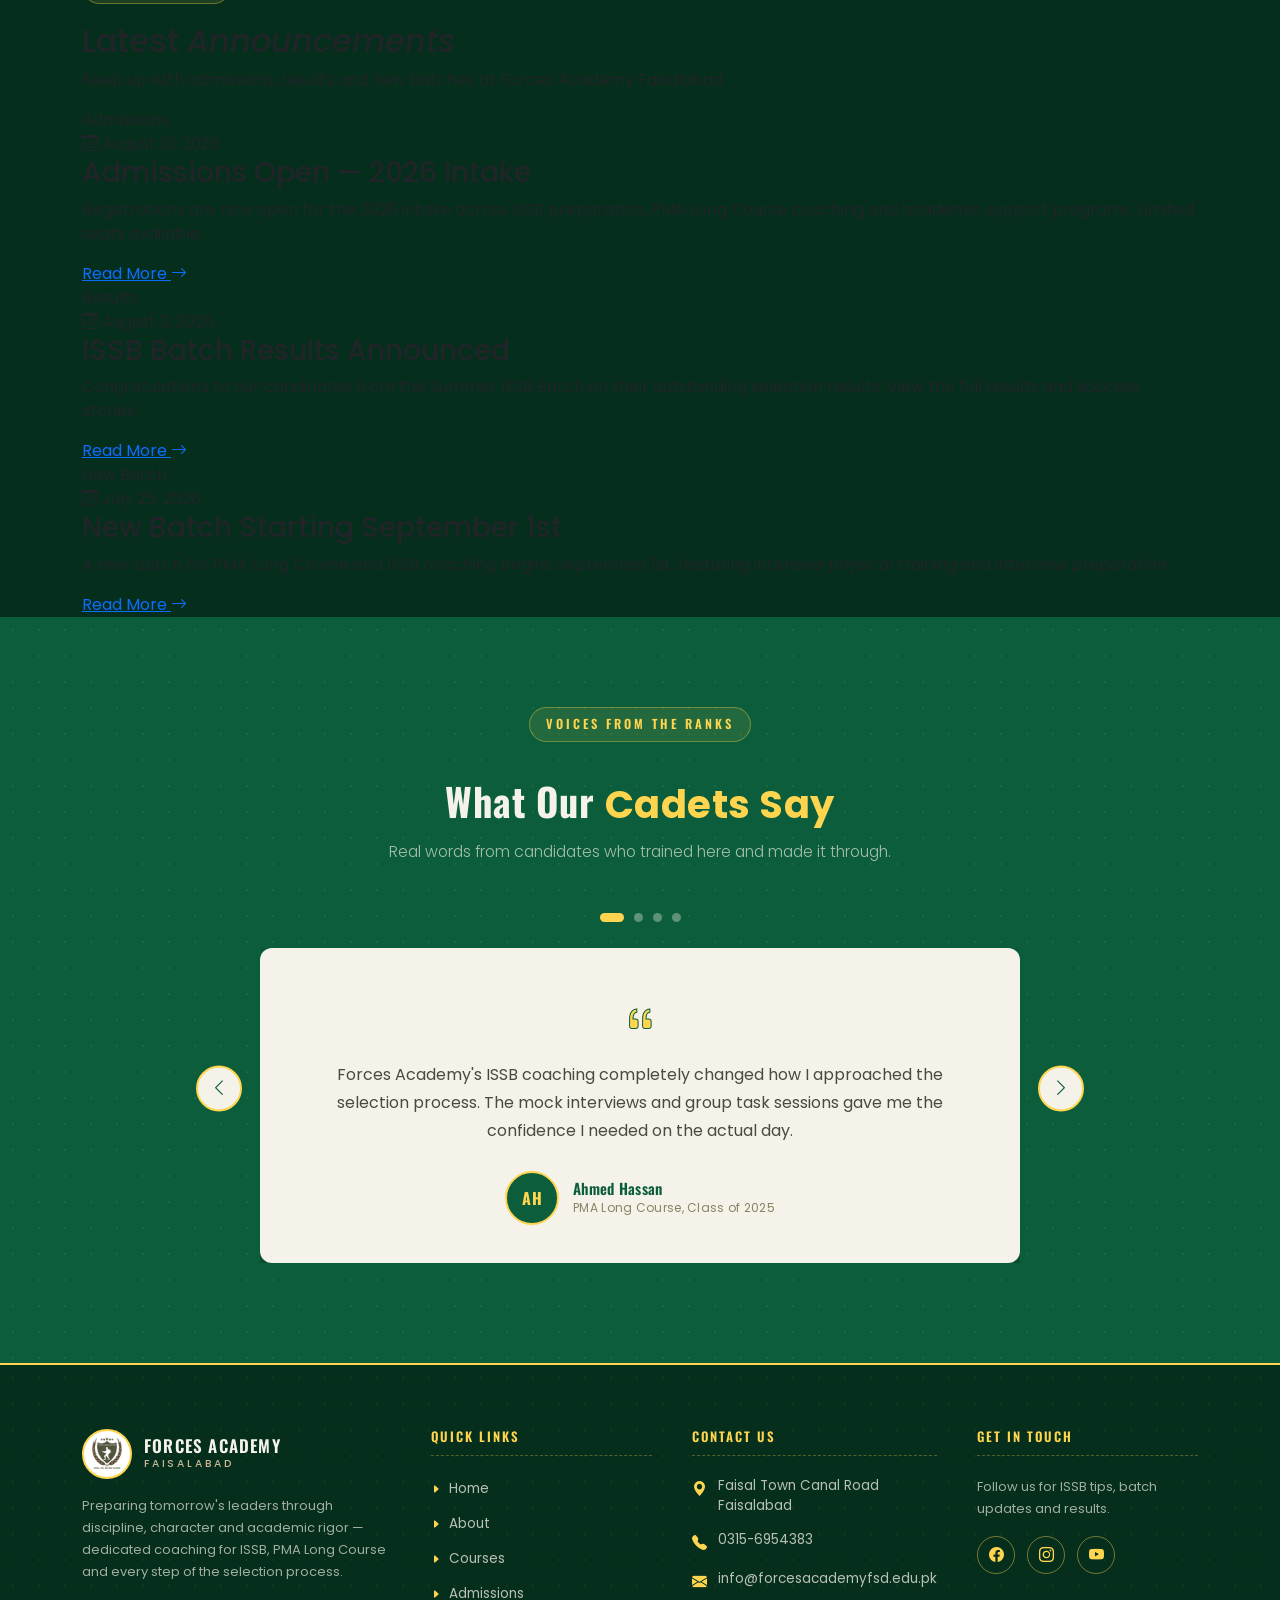
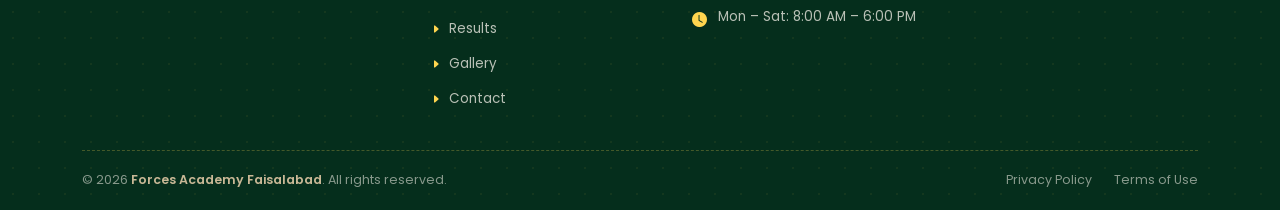
==== commit 2d3d8dad: "announcement sec added" ====
--- a/index.html
+++ b/index.html
@@ -46,7 +46,7 @@
 
     <!-- If JS fails to load for any reason, cards must still be visible -->
     <noscript>
-        <style>.fa-stat-card{ opacity:1 !important; transform:none !important; }</style>
+        <style>.fa-stat-card,.fa-announce-card{ opacity:1 !important; transform:none !important; }</style>
     </noscript>
 
     <!-- Apply saved theme before first paint, so there's no flash of the wrong theme.
@@ -118,7 +118,7 @@
 
                 <!-- Student Portal Button -->
 
-                <a href="#" class="portal-btn">
+                <a href="https://farhadlms.great-site.net/login.php" class="portal-btn">
                     <i class="bi bi-mortarboard-fill"></i>
                     Student Portal
                 </a>
@@ -275,6 +275,56 @@
 
     </section>
     <!-- ================= STATS SECTION END ================= -->
+
+    <!-- ================= ANNOUNCEMENTS SECTION START ================= -->
+    <section class="fa-announcements" id="announcements">
+
+        <div class="container">
+
+            <div class="fa-announce-head">
+                <span class="fa-stats-eyebrow">Stay Informed</span>
+                <h2>Latest <em>Announcements</em></h2>
+                <p>Keep up with admissions, results and new batches at Forces Academy Faisalabad.</p>
+            </div>
+
+            <div class="fa-announce-grid">
+
+                <article class="fa-announce-card">
+                    <div class="fa-announce-tag">Admissions</div>
+                    <span class="fa-announce-date"><i class="bi bi-calendar3"></i> August 10, 2026</span>
+                    <h3>Admissions Open &mdash; 2026 Intake</h3>
+                    <p>Registrations are now open for the 2026 intake across ISSB preparation, PMA Long Course coaching and academic support programs. Limited seats available.</p>
+                    <a href="admissions.html" class="fa-announce-link">
+                        Read More <i class="bi bi-arrow-right"></i>
+                    </a>
+                </article>
+
+                <article class="fa-announce-card">
+                    <div class="fa-announce-tag">Results</div>
+                    <span class="fa-announce-date"><i class="bi bi-calendar3"></i> August 2, 2026</span>
+                    <h3>ISSB Batch Results Announced</h3>
+                    <p>Congratulations to our candidates from the Summer ISSB Batch on their outstanding selection results. View the full results and success stories.</p>
+                    <a href="results.html" class="fa-announce-link">
+                        Read More <i class="bi bi-arrow-right"></i>
+                    </a>
+                </article>
+
+                <article class="fa-announce-card">
+                    <div class="fa-announce-tag">New Batch</div>
+                    <span class="fa-announce-date"><i class="bi bi-calendar3"></i> July 25, 2026</span>
+                    <h3>New Batch Starting September 1st</h3>
+                    <p>A new batch for PMA Long Course and ISSB coaching begins September 1st, featuring intensive physical training and interview preparation.</p>
+                    <a href="courses.html" class="fa-announce-link">
+                        Read More <i class="bi bi-arrow-right"></i>
+                    </a>
+                </article>
+
+            </div>
+
+        </div>
+
+    </section>
+    <!-- ================= ANNOUNCEMENTS SECTION END ================= -->
 
     <!-- ================= TESTIMONIALS SECTION START ================= -->
     <section class="fa-testimonials" id="testimonials">
--- a/css/home.css
+++ b/css/home.css
@@ -1,550 +1,123 @@
-/* ==========================================================
-   STATS SECTION — "Service Records"
-   Uses the same design tokens as style.css (--forest, --gold, etc.)
-   This file only needs style.css loaded before it for the
-   CSS variables to resolve — no tokens are redefined here.
-========================================================== */
+/* STATS SECTION — "Service Record" — uses tokens from style.css */
+.fa-stats{position:relative;background:var(--forest-dark);padding:80px 0 90px;overflow:hidden;border-top:1px solid rgba(255,213,79,.15);}
+.fa-stats::before{content:"";position:absolute;inset:0;background-image:radial-gradient(rgba(255,213,79,.06) 1px, transparent 1px);background-size:26px 26px;pointer-events:none;}
+.fa-stats .container{position:relative;z-index:1;}
 
-.fa-stats{
-    position:relative;
-    background:var(--forest-dark);
-    padding:80px 0 90px;
-    overflow:hidden;
-    border-top:1px solid rgba(255,213,79,.15);
+.fa-stats-head{text-align:center;max-width:640px;margin:0 auto 56px;}
+.fa-stats-eyebrow{display:inline-flex;align-items:center;gap:8px;font-family:'Oswald',sans-serif;font-size:12.5px;font-weight:600;letter-spacing:3px;text-transform:uppercase;color:var(--gold);background:rgba(255,213,79,.1);border:1px solid rgba(255,213,79,.35);border-radius:50px;padding:7px 16px;margin-bottom:18px;}
+.fa-stats-head h2{font-family:'Oswald',sans-serif;font-weight:700;letter-spacing:.5px;font-size:clamp(1.7rem,4vw,2.4rem);color:var(--cream);margin-bottom:12px;}
+.fa-stats-head h2 em{font-style:normal;color:var(--gold);}
+.fa-stats-head p{font-weight:300;font-size:.98rem;color:rgba(245,242,234,.65);}
+
+.fa-stats-grid{display:grid;grid-template-columns:repeat(4,1fr);gap:26px;}
+.fa-stat-card{position:relative;background:var(--cream);border-radius:8px;padding:30px 20px 26px;text-align:center;box-shadow:0 20px 40px rgba(0,0,0,.35);
+    /* Hidden until scrolled into view; noscript-safe since it never depends on JS to show */
+    opacity:0;transform:translateY(28px);transition:opacity .85s ease, transform .85s ease;}
+.fa-stat-card.in-view{opacity:1;transform:translateY(0);}
+.fa-stat-card:nth-child(1).in-view{transition-delay:0s;}
+.fa-stat-card:nth-child(2).in-view{transition-delay:.16s;}
+.fa-stat-card:nth-child(3).in-view{transition-delay:.32s;}
+.fa-stat-card:nth-child(4).in-view{transition-delay:.48s;}
+.fa-stat-card::after{content:"";position:absolute;top:10px;right:10px;width:9px;height:9px;border-radius:50%;background:var(--forest);opacity:.35;} /* stamped corner dot */
+.fa-stat-card::before{content:"";position:absolute;inset:6px;border:1px dashed rgba(11,93,59,.25);border-radius:5px;pointer-events:none;}
+.fa-stat-icon{width:52px;height:52px;margin:0 auto 16px;border-radius:50%;background:var(--forest);display:flex;align-items:center;justify-content:center;font-size:22px;color:var(--gold);border:2px solid var(--gold);}
+.fa-stat-number{font-family:'Oswald',sans-serif;font-weight:700;font-size:clamp(2.1rem,4.5vw,2.7rem);color:var(--forest);line-height:1;display:flex;align-items:baseline;justify-content:center;gap:2px;}
+.fa-stat-suffix{font-size:.55em;font-weight:600;color:var(--forest);}
+.fa-stat-label{margin-top:10px;font-family:'Oswald',sans-serif;font-size:12.5px;font-weight:600;letter-spacing:1.5px;text-transform:uppercase;color:#5c5a4d;}
+.fa-stat-rule{width:34px;height:2px;background:var(--gold);margin:12px auto 0;border-radius:2px;}
+
+@media(max-width:991px){
+    .fa-stats{padding:64px 0 70px;}
+    .fa-stats-grid{grid-template-columns:repeat(2,1fr);gap:20px;}
+    .fa-stats-head{margin-bottom:44px;}
+}
+@media(max-width:575px){
+    .fa-stats{padding:52px 0 56px;}
+    .fa-stats-grid{grid-template-columns:1fr;gap:18px;}
+    .fa-stat-card{padding:26px 18px 22px;}
+    .fa-stats-head{margin-bottom:36px;padding:0 1rem;}
+}
+@media(prefers-reduced-motion: reduce){
+    .fa-stat-card{transition:none !important;opacity:1 !important;transform:none !important;}
 }
 
-.fa-stats::before{
-    content:"";
-    position:absolute;
-    inset:0;
-    background-image:radial-gradient(rgba(255,213,79,.06) 1px, transparent 1px);
-    background-size:26px 26px;
-    pointer-events:none;
+/* TESTIMONIALS SECTION — "Voices From The Ranks" */
+.fa-testimonials{position:relative;background:var(--forest);padding:90px 0 100px;overflow:hidden;}
+.fa-testimonials::before{content:"";position:absolute;inset:0;background-image:radial-gradient(rgba(255,213,79,.08) 1px, transparent 1px);background-size:26px 26px;pointer-events:none;}
+.fa-testimonials .container{position:relative;z-index:1;}
+
+.fa-testi-head{text-align:center;max-width:640px;margin:0 auto 50px;}
+.fa-testi-head h2{font-family:'Oswald',sans-serif;font-weight:700;letter-spacing:.5px;font-size:clamp(1.7rem,4vw,2.4rem);color:var(--cream);margin:18px 0 12px;}
+.fa-testi-head h2 em{font-style:normal;color:var(--gold);}
+.fa-testi-head p{font-weight:300;font-size:.98rem;color:rgba(245,242,234,.65);}
+
+.fa-testi-carousel{max-width:760px;margin:0 auto;}
+.fa-testi-card{position:relative;background:var(--cream);border-radius:12px;padding:48px clamp(24px,6vw,64px) 38px;text-align:center;box-shadow:0 25px 50px rgba(0,0,0,.35);min-height:280px;display:flex;flex-direction:column;align-items:center;justify-content:center;}
+.fa-testi-quote-icon{font-size:34px;color:var(--gold);-webkit-text-stroke:1px var(--forest);margin-bottom:14px;}
+.fa-testi-text{font-size:1rem;line-height:1.75;color:#4b4a3f;font-weight:400;max-width:38rem;margin-bottom:26px;}
+.fa-testi-person{display:flex;align-items:center;gap:14px;}
+.fa-testi-avatar{flex-shrink:0;width:54px;height:54px;border-radius:50%;background:var(--forest);color:var(--gold);border:2px solid var(--gold);display:flex;align-items:center;justify-content:center;font-family:'Oswald',sans-serif;font-weight:700;font-size:16px;letter-spacing:.5px;}
+.fa-testi-info{text-align:left;}
+.fa-testi-info h5{font-family:'Oswald',sans-serif;font-size:15px;font-weight:600;color:var(--forest);letter-spacing:.3px;margin:0;}
+.fa-testi-info span{display:block;font-size:12px;color:#8a8365;letter-spacing:.3px;margin-top:2px;}
+
+.fa-testi-indicators{position:static;margin:0 0 26px;}
+.fa-testi-indicators [data-bs-target]{width:9px;height:9px;border-radius:50%;background-color:rgba(245,242,234,.35);border:none;opacity:1;text-indent:-9999px;margin:0 5px;transition:.3s;}
+.fa-testi-indicators .active{background-color:var(--gold);width:24px;border-radius:5px;}
+
+.fa-testi-carousel .carousel-control-prev,
+.fa-testi-carousel .carousel-control-next{position:absolute;top:50%;transform:translateY(-50%);width:auto;opacity:1;}
+.fa-testi-carousel .carousel-control-prev{left:-64px;}
+.fa-testi-carousel .carousel-control-next{right:-64px;}
+.fa-testi-arrow{display:flex;align-items:center;justify-content:center;width:46px;height:46px;border-radius:50%;background:var(--cream);color:var(--forest);font-size:18px;border:2px solid var(--gold);transition:.3s;}
+.fa-testi-carousel .carousel-control-prev:hover .fa-testi-arrow,
+.fa-testi-carousel .carousel-control-next:hover .fa-testi-arrow{background:var(--gold);color:var(--forest-dark);transform:scale(1.08);}
+
+@media(max-width:991px){
+    .fa-testimonials{padding:70px 0 76px;}
+    .fa-testi-carousel .carousel-control-prev{left:-8px;}
+    .fa-testi-carousel .carousel-control-next{right:-8px;}
+    .fa-testi-arrow{width:40px;height:40px;font-size:16px;}
+    .fa-testi-card{padding:44px 20px 32px;}
+}
+@media(max-width:575px){
+    .fa-testimonials{padding:56px 0 64px;}
+    .fa-testi-head{margin-bottom:38px;padding:0 1rem;}
+    .fa-testi-card{min-height:320px;padding:40px 18px 28px;border-radius:10px;}
+    .fa-testi-text{font-size:.92rem;}
+    .fa-testi-person{flex-direction:column;gap:10px;text-align:center;}
+    .fa-testi-info{text-align:center;}
+    .fa-testi-carousel .carousel-control-prev,
+    .fa-testi-carousel .carousel-control-next{top:auto;bottom:-56px;transform:none;}
+    .fa-testi-carousel .carousel-control-prev{left:calc(50% - 56px);}
+    .fa-testi-carousel .carousel-control-next{right:calc(50% - 56px);}
+    .fa-testi-carousel{margin-bottom:56px;}
+}
+@media(prefers-reduced-motion: reduce){
+    .fa-testi-carousel .carousel-item{transition:none !important;}
 }
 
-.fa-stats .container{
-    position:relative;
-    z-index:1;
-}
+/* SMOOTH SCROLL — all in-page anchor links (nav, footer, etc.) — ideally in style.css (global) */
+html{scroll-behavior:smooth;}
+@media(prefers-reduced-motion: reduce){ html{scroll-behavior:auto;} }
 
-/* ---------- Section heading ---------- */
-
-.fa-stats-head{
-    text-align:center;
-    max-width:640px;
-    margin:0 auto 56px;
-}
-
-.fa-stats-eyebrow{
-    display:inline-flex;
-    align-items:center;
-    gap:8px;
-    font-family:'Oswald',sans-serif;
-    font-size:12.5px;
-    font-weight:600;
-    letter-spacing:3px;
-    text-transform:uppercase;
-    color:var(--gold);
-    background:rgba(255,213,79,.1);
-    border:1px solid rgba(255,213,79,.35);
-    border-radius:50px;
-    padding:7px 16px;
-    margin-bottom:18px;
-}
-
-.fa-stats-head h2{
-    font-family:'Oswald',sans-serif;
-    font-weight:700;
-    letter-spacing:.5px;
-    font-size:clamp(1.7rem,4vw,2.4rem);
-    color:var(--cream);
-    margin-bottom:12px;
-}
-
-.fa-stats-head h2 em{
-    font-style:normal;
-    color:var(--gold);
-}
-
-.fa-stats-head p{
-    font-weight:300;
-    font-size:.98rem;
-    color:rgba(245,242,234,.65);
-}
-
-/* ---------- Stat grid ---------- */
-
-.fa-stats-grid{
-    display:grid;
-    grid-template-columns:repeat(4,1fr);
-    gap:26px;
-}
-
-.fa-stat-card{
-    position:relative;
-    background:var(--cream);
-    border-radius:8px;
-    padding:30px 20px 26px;
-    text-align:center;
-    box-shadow:0 20px 40px rgba(0,0,0,.35);
-    /* Visible by default — never depends on JS to become visible.
-       The entrance animation below is a bonus enhancement, not
-       a requirement for the card to show up. */
-    opacity:1;
-    animation:fa-stat-in .6s ease both;
-}
-
-@keyframes fa-stat-in{
-    from{ opacity:0; transform:translateY(28px); }
-    to{ opacity:1; transform:translateY(0); }
-}
-
-.fa-stat-card:nth-child(1){ animation-delay:0s; }
-.fa-stat-card:nth-child(2){ animation-delay:.12s; }
-.fa-stat-card:nth-child(3){ animation-delay:.24s; }
-.fa-stat-card:nth-child(4){ animation-delay:.36s; }
-
-/* stamped corner, echoing the hero clipboard's "SHORTLISTED" stamp */
-.fa-stat-card::after{
-    content:"";
-    position:absolute;
-    top:10px;
-    right:10px;
-    width:9px;
-    height:9px;
-    border-radius:50%;
-    background:var(--forest);
-    opacity:.35;
-}
-
-.fa-stat-card::before{
-    content:"";
-    position:absolute;
-    inset:6px;
-    border:1px dashed rgba(11,93,59,.25);
-    border-radius:5px;
-    pointer-events:none;
-}
-
-.fa-stat-icon{
-    width:52px;
-    height:52px;
-    margin:0 auto 16px;
-    border-radius:50%;
-    background:var(--forest);
-    display:flex;
-    align-items:center;
-    justify-content:center;
-    font-size:22px;
-    color:var(--gold);
-    border:2px solid var(--gold);
-}
-
-.fa-stat-number{
-    font-family:'Oswald',sans-serif;
-    font-weight:700;
-    font-size:clamp(2.1rem,4.5vw,2.7rem);
-    color:var(--forest);
-    line-height:1;
-    display:flex;
-    align-items:baseline;
-    justify-content:center;
-    gap:2px;
-}
-
-.fa-stat-suffix{
-    font-size:.55em;
-    font-weight:600;
-    color:var(--forest);
-}
-
-.fa-stat-label{
-    margin-top:10px;
-    font-family:'Oswald',sans-serif;
-    font-size:12.5px;
-    font-weight:600;
-    letter-spacing:1.5px;
-    text-transform:uppercase;
-    color:#5c5a4d;
-}
-
-.fa-stat-rule{
-    width:34px;
-    height:2px;
-    background:var(--gold);
-    margin:12px auto 0;
-    border-radius:2px;
-}
-
-/* ---------- Responsive ---------- */
-
-@media(max-width:991px){
-    .fa-stats{ padding:64px 0 70px; }
-    .fa-stats-grid{
-        grid-template-columns:repeat(2,1fr);
-        gap:20px;
-    }
-    .fa-stats-head{ margin-bottom:44px; }
-}
+/* BACK TO TOP BUTTON — hidden by default, shown via JS (.show) after 300px scroll */
+.back-to-top{position:fixed;right:26px;bottom:26px;z-index:1000;width:50px;height:50px;border-radius:50%;display:flex;align-items:center;justify-content:center;background:var(--forest);color:var(--gold);border:2px solid var(--gold);font-size:20px;line-height:1;cursor:pointer;box-shadow:0 10px 26px rgba(0,0,0,.3);
+    opacity:0;visibility:hidden;pointer-events:none;transform:translateY(18px) scale(.9);
+    transition:opacity .35s ease, transform .35s ease, visibility .35s ease, background-color .25s ease, color .25s ease, box-shadow .25s ease;}
+.back-to-top.show{opacity:1;visibility:visible;pointer-events:auto;transform:translateY(0) scale(1);}
+.back-to-top:hover,
+.back-to-top:focus-visible{background:var(--gold);color:var(--forest-dark);box-shadow:0 14px 32px rgba(0,0,0,.4);transform:translateY(-4px) scale(1.05);}
+.back-to-top:active{transform:translateY(-1px) scale(.94);}
+.back-to-top:focus-visible{outline:2px solid var(--cream);outline-offset:3px;}
+.back-to-top i{transition:transform .25s ease;}
+.back-to-top:hover i{transform:translateY(-2px);}
 
 @media(max-width:575px){
-    .fa-stats{ padding:52px 0 56px; }
-    .fa-stats-grid{
-        grid-template-columns:1fr;
-        gap:18px;
-    }
-    .fa-stat-card{ padding:26px 18px 22px; }
-    .fa-stats-head{ margin-bottom:36px; padding:0 1rem; }
+    .back-to-top{width:44px;height:44px;font-size:17px;right:16px;bottom:16px;}
 }
-
 @media(prefers-reduced-motion: reduce){
-    .fa-stat-card{
-        transition:none !important;
-        opacity:1 !important;
-        transform:none !important;
-    }
-}
-
-/* ==========================================================
-   TESTIMONIALS SECTION — "Voices From The Ranks"
-========================================================== */
-
-.fa-testimonials{
-    position:relative;
-    background:var(--forest);
-    padding:90px 0 100px;
-    overflow:hidden;
-}
-
-.fa-testimonials::before{
-    content:"";
-    position:absolute;
-    inset:0;
-    background-image:radial-gradient(rgba(255,213,79,.08) 1px, transparent 1px);
-    background-size:26px 26px;
-    pointer-events:none;
-}
-
-.fa-testimonials .container{
-    position:relative;
-    z-index:1;
-}
-
-.fa-testi-head{
-    text-align:center;
-    max-width:640px;
-    margin:0 auto 50px;
-}
-
-.fa-testi-head h2{
-    font-family:'Oswald',sans-serif;
-    font-weight:700;
-    letter-spacing:.5px;
-    font-size:clamp(1.7rem,4vw,2.4rem);
-    color:var(--cream);
-    margin:18px 0 12px;
-}
-
-.fa-testi-head h2 em{
-    font-style:normal;
-    color:var(--gold);
-}
-
-.fa-testi-head p{
-    font-weight:300;
-    font-size:.98rem;
-    color:rgba(245,242,234,.65);
-}
-
-/* ---------- Carousel shell ---------- */
-
-.fa-testi-carousel{
-    max-width:760px;
-    margin:0 auto;
-}
-
-.fa-testi-card{
-    position:relative;
-    background:var(--cream);
-    border-radius:12px;
-    padding:48px clamp(24px,6vw,64px) 38px;
-    text-align:center;
-    box-shadow:0 25px 50px rgba(0,0,0,.35);
-    min-height:280px;
-    display:flex;
-    flex-direction:column;
-    align-items:center;
-    justify-content:center;
-}
-
-.fa-testi-quote-icon{
-    font-size:34px;
-    color:var(--gold);
-    -webkit-text-stroke:1px var(--forest);
-    margin-bottom:14px;
-}
-
-.fa-testi-text{
-    font-size:1rem;
-    line-height:1.75;
-    color:#4b4a3f;
-    font-weight:400;
-    max-width:38rem;
-    margin-bottom:26px;
-}
-
-.fa-testi-person{
-    display:flex;
-    align-items:center;
-    gap:14px;
-}
-
-.fa-testi-avatar{
-    flex-shrink:0;
-    width:54px;
-    height:54px;
-    border-radius:50%;
-    background:var(--forest);
-    color:var(--gold);
-    border:2px solid var(--gold);
-    display:flex;
-    align-items:center;
-    justify-content:center;
-    font-family:'Oswald',sans-serif;
-    font-weight:700;
-    font-size:16px;
-    letter-spacing:.5px;
-}
-
-.fa-testi-info{ text-align:left; }
-
-.fa-testi-info h5{
-    font-family:'Oswald',sans-serif;
-    font-size:15px;
-    font-weight:600;
-    color:var(--forest);
-    letter-spacing:.3px;
-    margin:0;
-}
-
-.fa-testi-info span{
-    display:block;
-    font-size:12px;
-    color:#8a8365;
-    letter-spacing:.3px;
-    margin-top:2px;
-}
-
-/* ---------- Indicators (dots) ---------- */
-
-.fa-testi-indicators{
-    position:static;
-    margin:0 0 26px;
-}
-
-.fa-testi-indicators [data-bs-target]{
-    width:9px;
-    height:9px;
-    border-radius:50%;
-    background-color:rgba(245,242,234,.35);
-    border:none;
-    opacity:1;
-    text-indent:-9999px;
-    margin:0 5px;
-    transition:.3s;
-}
-
-.fa-testi-indicators .active{
-    background-color:var(--gold);
-    width:24px;
-    border-radius:5px;
-}
-
-/* ---------- Prev / next controls ---------- */
-
-.fa-testi-carousel .carousel-control-prev,
-.fa-testi-carousel .carousel-control-next{
-    position:absolute;
-    top:50%;
-    transform:translateY(-50%);
-    width:auto;
-    opacity:1;
-}
-
-.fa-testi-carousel .carousel-control-prev{ left:-64px; }
-.fa-testi-carousel .carousel-control-next{ right:-64px; }
-
-.fa-testi-arrow{
-    display:flex;
-    align-items:center;
-    justify-content:center;
-    width:46px;
-    height:46px;
-    border-radius:50%;
-    background:var(--cream);
-    color:var(--forest);
-    font-size:18px;
-    border:2px solid var(--gold);
-    transition:.3s;
-}
-
-.fa-testi-carousel .carousel-control-prev:hover .fa-testi-arrow,
-.fa-testi-carousel .carousel-control-next:hover .fa-testi-arrow{
-    background:var(--gold);
-    color:var(--forest-dark);
-    transform:scale(1.08);
-}
-
-/* ---------- Responsive ---------- */
-
-@media(max-width:991px){
-    .fa-testimonials{ padding:70px 0 76px; }
-
-    .fa-testi-carousel .carousel-control-prev{ left:-8px; }
-    .fa-testi-carousel .carousel-control-next{ right:-8px; }
-
-    .fa-testi-arrow{ width:40px; height:40px; font-size:16px; }
-
-    .fa-testi-card{ padding:44px 20px 32px; }
-}
-
-@media(max-width:575px){
-    .fa-testimonials{ padding:56px 0 64px; }
-
-    .fa-testi-head{ margin-bottom:38px; padding:0 1rem; }
-
-    .fa-testi-card{
-        min-height:320px;
-        padding:40px 18px 28px;
-        border-radius:10px;
-    }
-
-    .fa-testi-text{ font-size:.92rem; }
-
-    .fa-testi-person{ flex-direction:column; gap:10px; text-align:center; }
-    .fa-testi-info{ text-align:center; }
-
-    .fa-testi-carousel .carousel-control-prev,
-    .fa-testi-carousel .carousel-control-next{
-        top:auto;
-        bottom:-56px;
-        transform:none;
-    }
-    .fa-testi-carousel .carousel-control-prev{ left:calc(50% - 56px); }
-    .fa-testi-carousel .carousel-control-next{ right:calc(50% - 56px); }
-    .fa-testi-carousel{ margin-bottom:56px; }
-}
-
-@media(prefers-reduced-motion: reduce){
-    .fa-testi-carousel .carousel-item{ transition:none !important; }
-}
-
-/* ==========================================================
-   SMOOTH SCROLL — all in-page anchor links (nav, footer, etc.)
-   NOTE: ideally lives in style.css (global), added here since
-   that's the file we have access to for this page.
-========================================================== */
-
-html{
-    scroll-behavior:smooth;
-}
-
-/* Respect users who've asked for reduced motion */
-@media(prefers-reduced-motion: reduce){
-    html{ scroll-behavior:auto; }
-}
-
-/* ==========================================================
-   BACK TO TOP BUTTON
-   Hidden by default, shown via JS (.show class) once the user
-   has scrolled down 300px. Styled to match the forest/gold
-   theme used across the stats & testimonials sections.
-========================================================== */
-
-.back-to-top{
-    position:fixed;
-    right:26px;
-    bottom:26px;
-    z-index:1000;
-
-    width:50px;
-    height:50px;
-    border-radius:50%;
-
-    display:flex;
-    align-items:center;
-    justify-content:center;
-
-    background:var(--forest);
-    color:var(--gold);
-    border:2px solid var(--gold);
-    font-size:20px;
-    line-height:1;
-    cursor:pointer;
-
-    box-shadow:0 10px 26px rgba(0,0,0,.3);
-
-    /* Hidden state */
-    opacity:0;
-    visibility:hidden;
-    pointer-events:none;
-    transform:translateY(18px) scale(.9);
-
-    transition:
-        opacity .35s ease,
-        transform .35s ease,
-        visibility .35s ease,
-        background-color .25s ease,
-        color .25s ease,
-        box-shadow .25s ease;
-}
-
-.back-to-top.show{
-    opacity:1;
-    visibility:visible;
-    pointer-events:auto;
-    transform:translateY(0) scale(1);
-}
-
-.back-to-top:hover,
-.back-to-top:focus-visible{
-    background:var(--gold);
-    color:var(--forest-dark);
-    box-shadow:0 14px 32px rgba(0,0,0,.4);
-    transform:translateY(-4px) scale(1.05);
-}
-
-.back-to-top:active{
-    transform:translateY(-1px) scale(.94);
-}
-
-.back-to-top:focus-visible{
-    outline:2px solid var(--cream);
-    outline-offset:3px;
-}
-
-.back-to-top i{
-    transition:transform .25s ease;
-}
-
-.back-to-top:hover i{
-    transform:translateY(-2px);
-}
-
-/* ---------- Responsive ---------- */
-
-@media(max-width:575px){
-    .back-to-top{
-        width:44px;
-        height:44px;
-        font-size:17px;
-        right:16px;
-        bottom:16px;
-    }
-}
-
-@media(prefers-reduced-motion: reduce){
-    .back-to-top{ transition:opacity .2s linear !important; transform:none !important; }
+    .back-to-top{transition:opacity .2s linear !important;transform:none !important;}
     .back-to-top:hover,
-    .back-to-top:active{ transform:none !important; }
-}
+    .back-to-top:active{transform:none !important;}
+}
